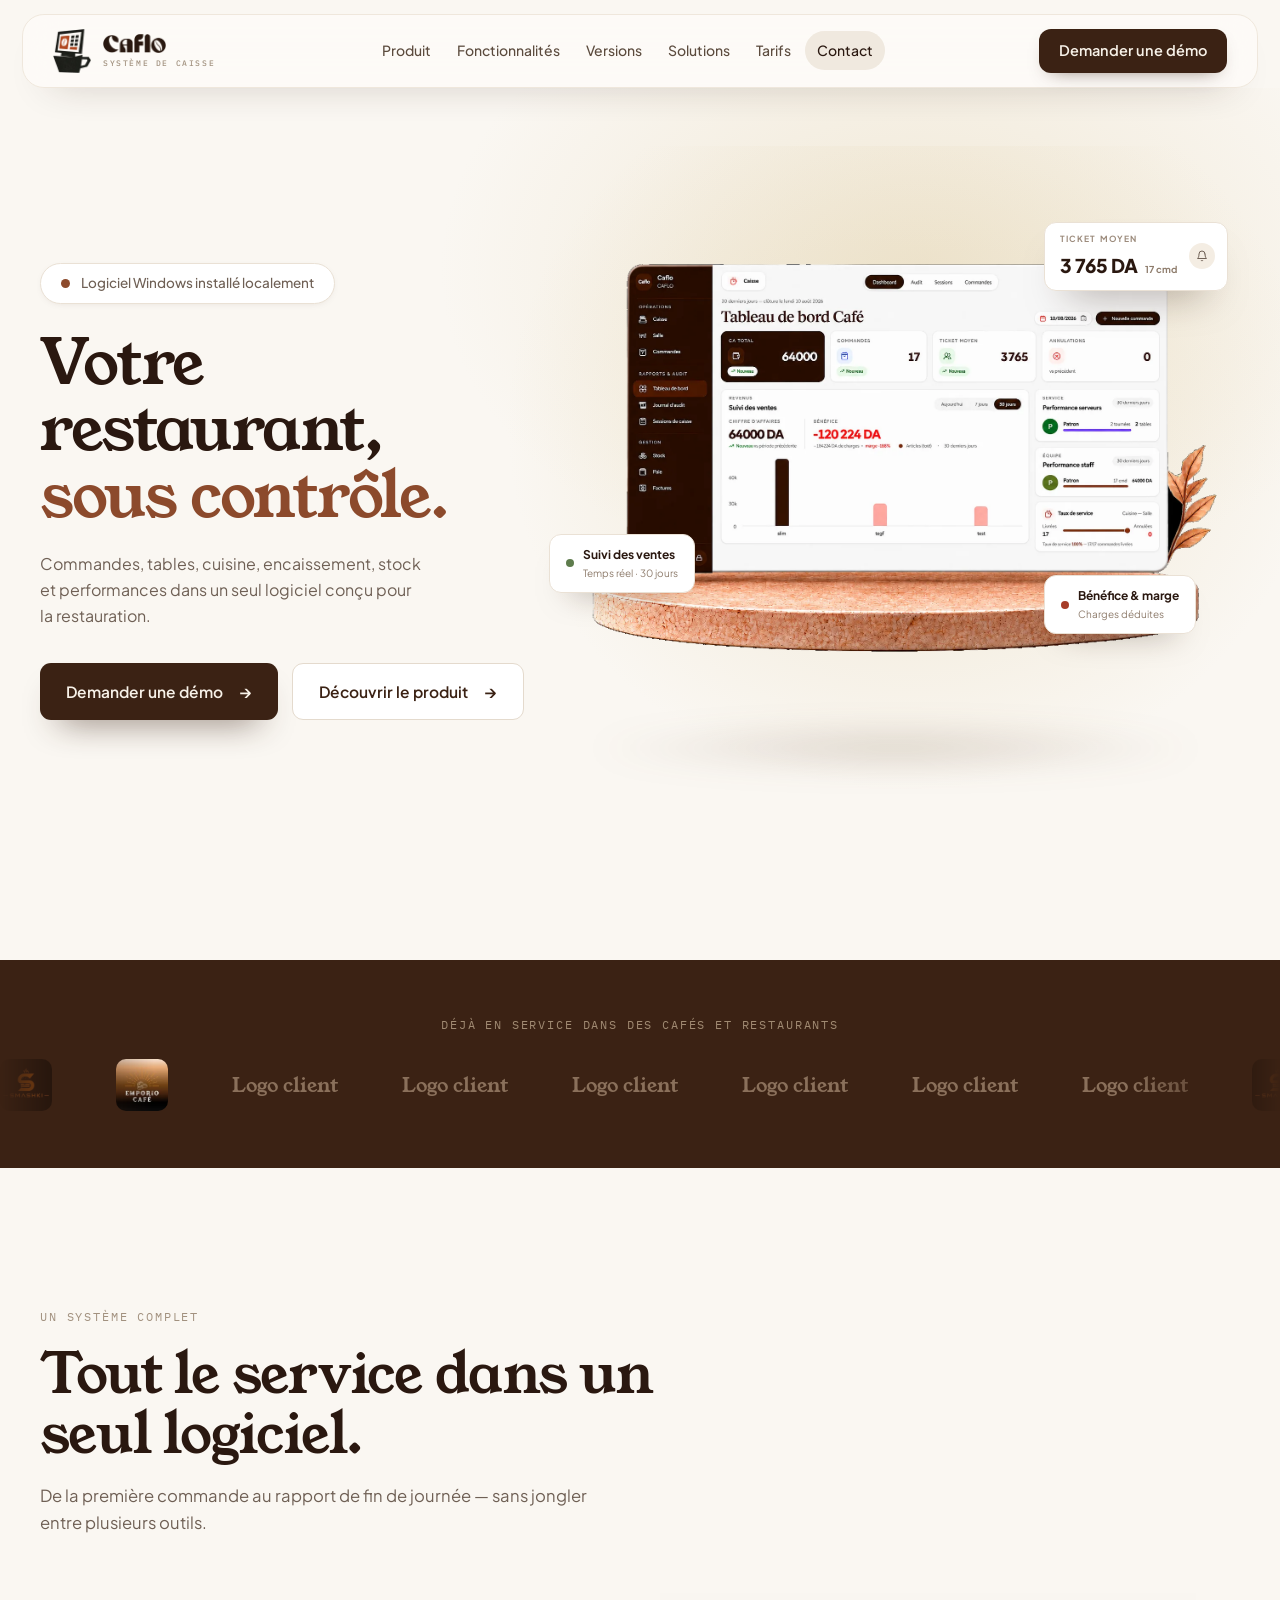
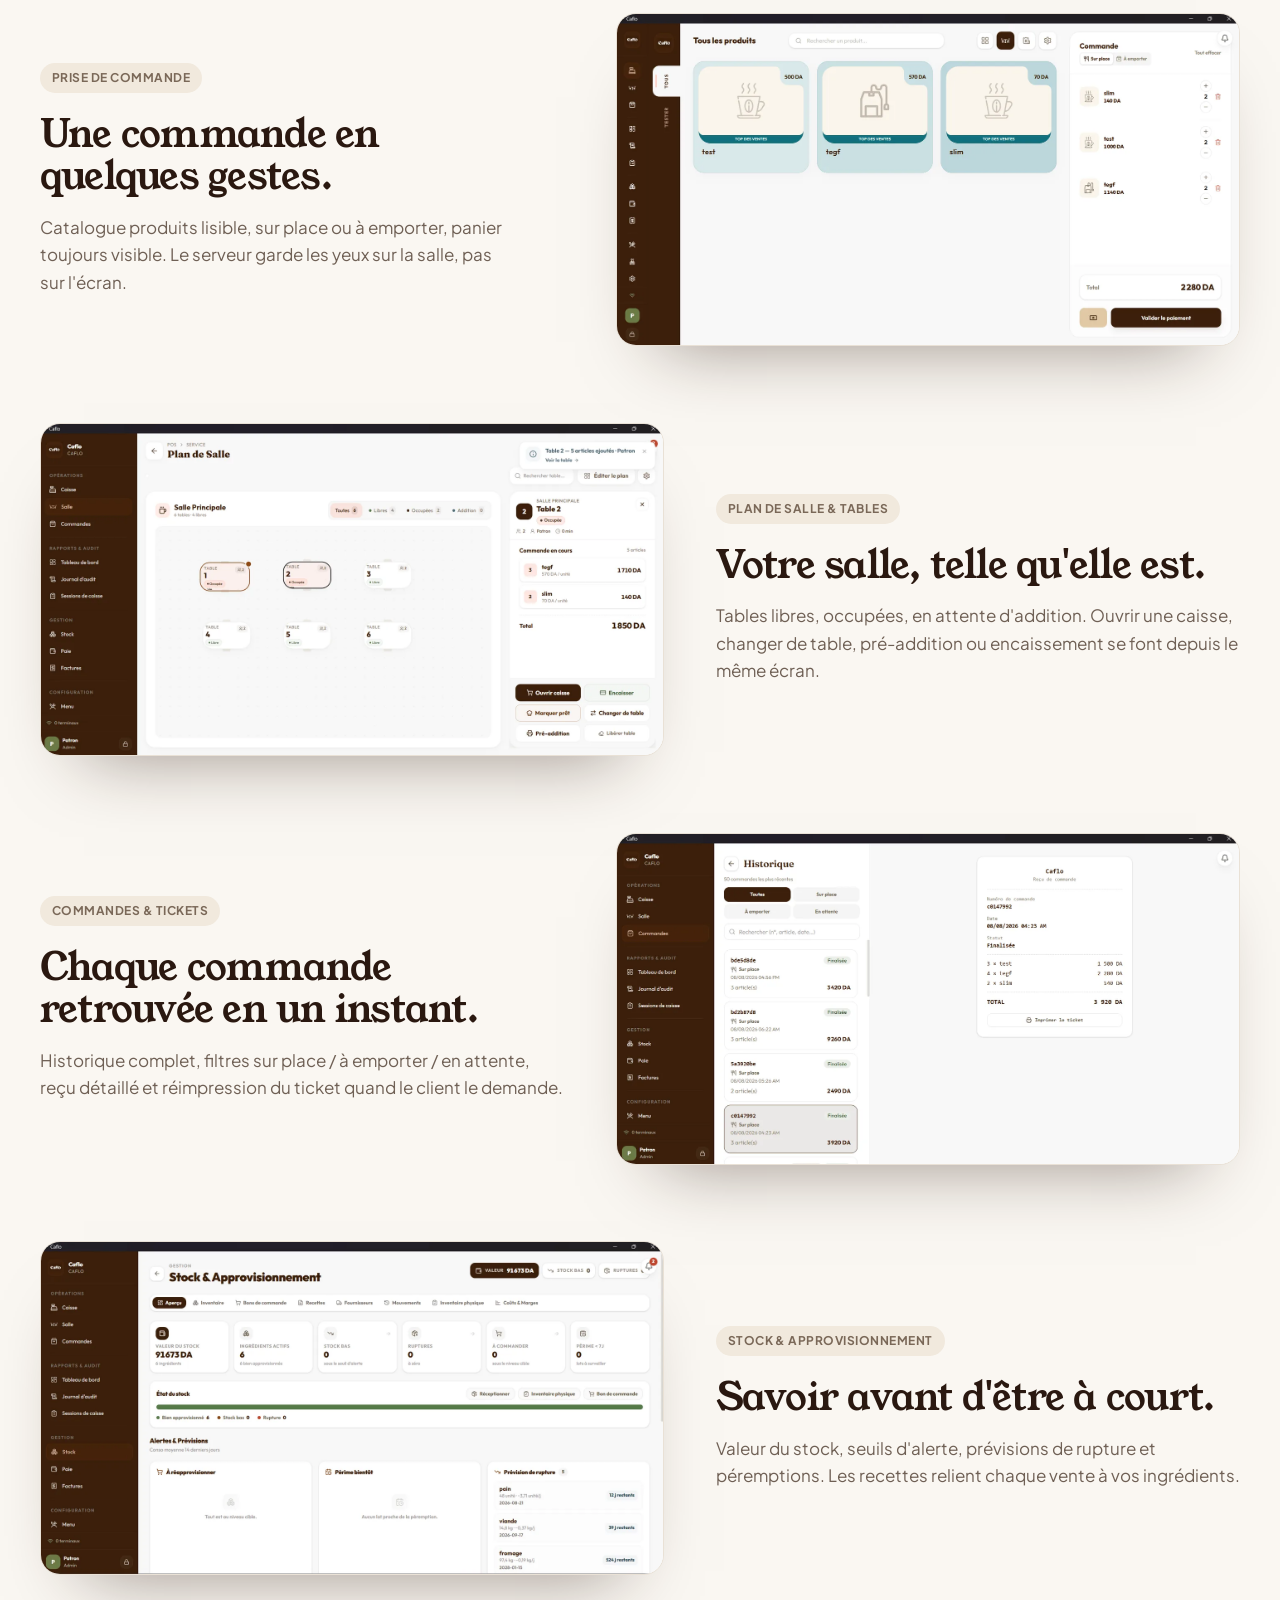
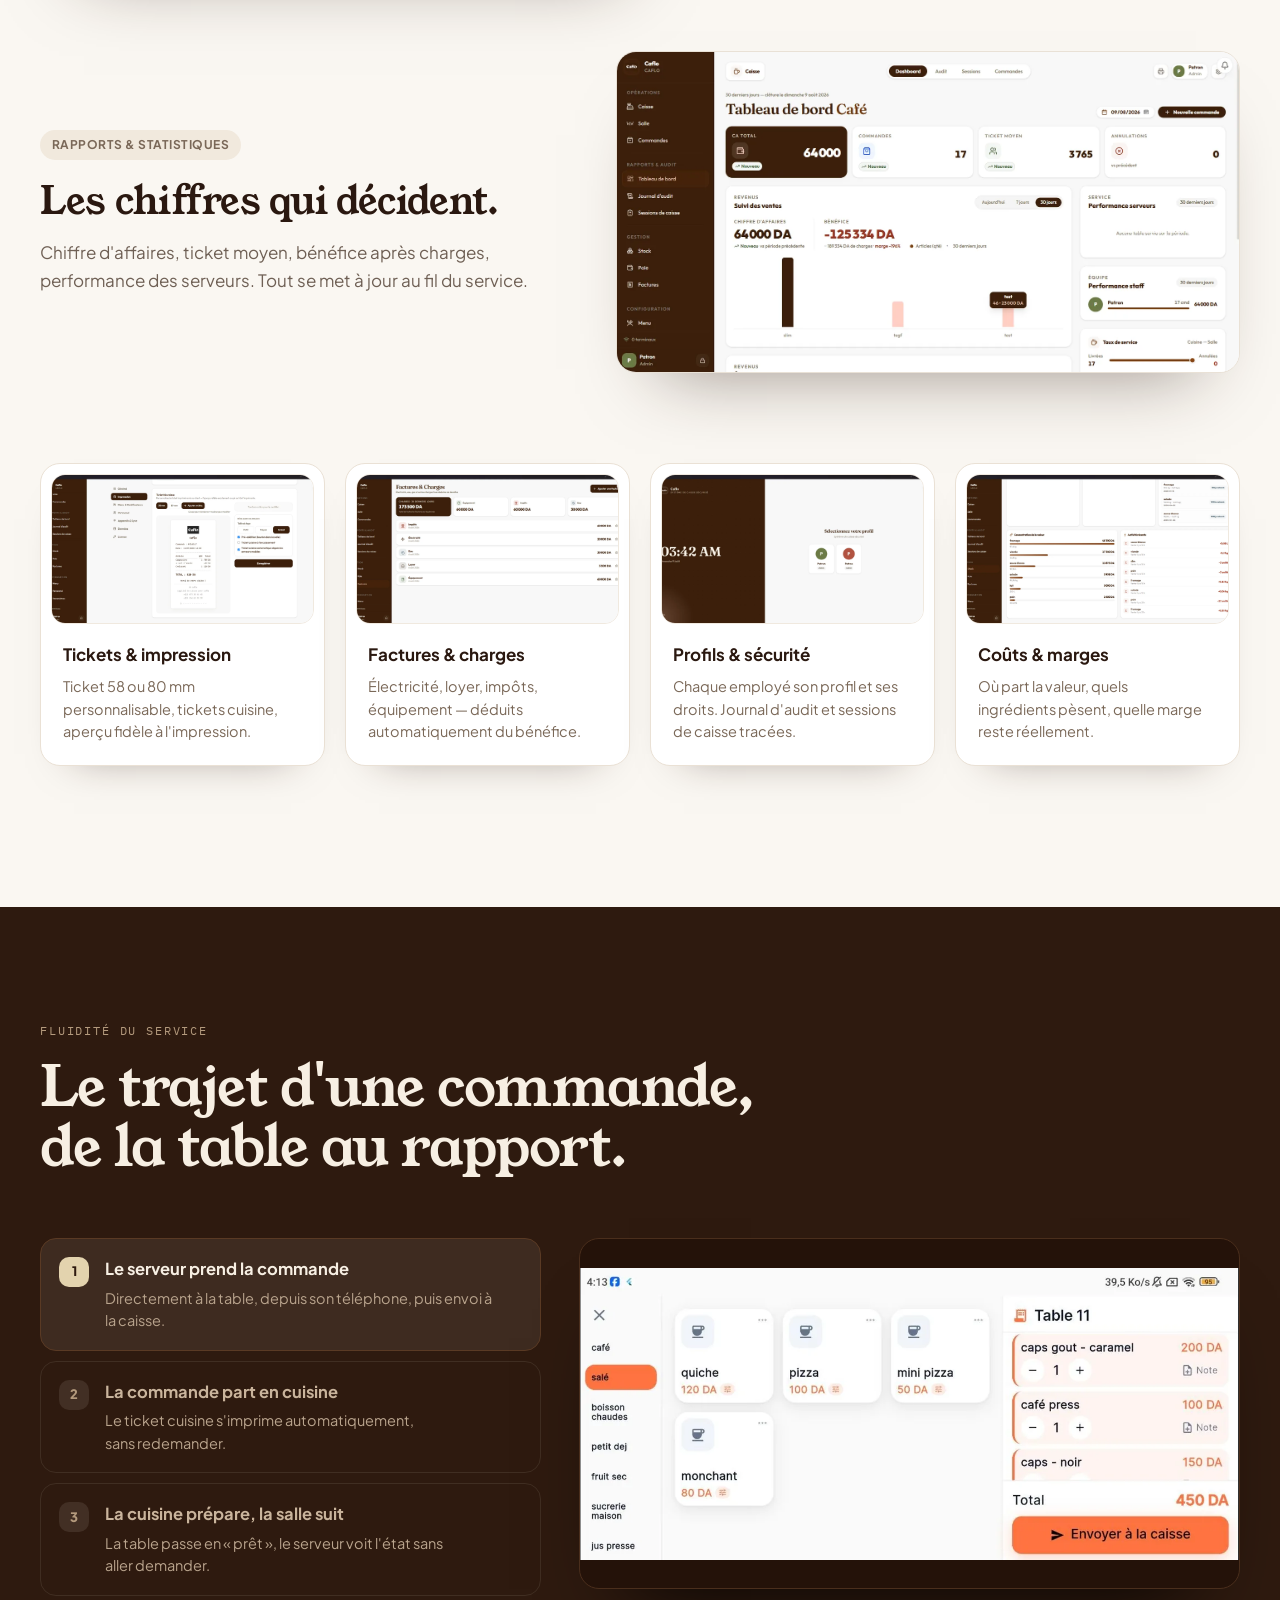
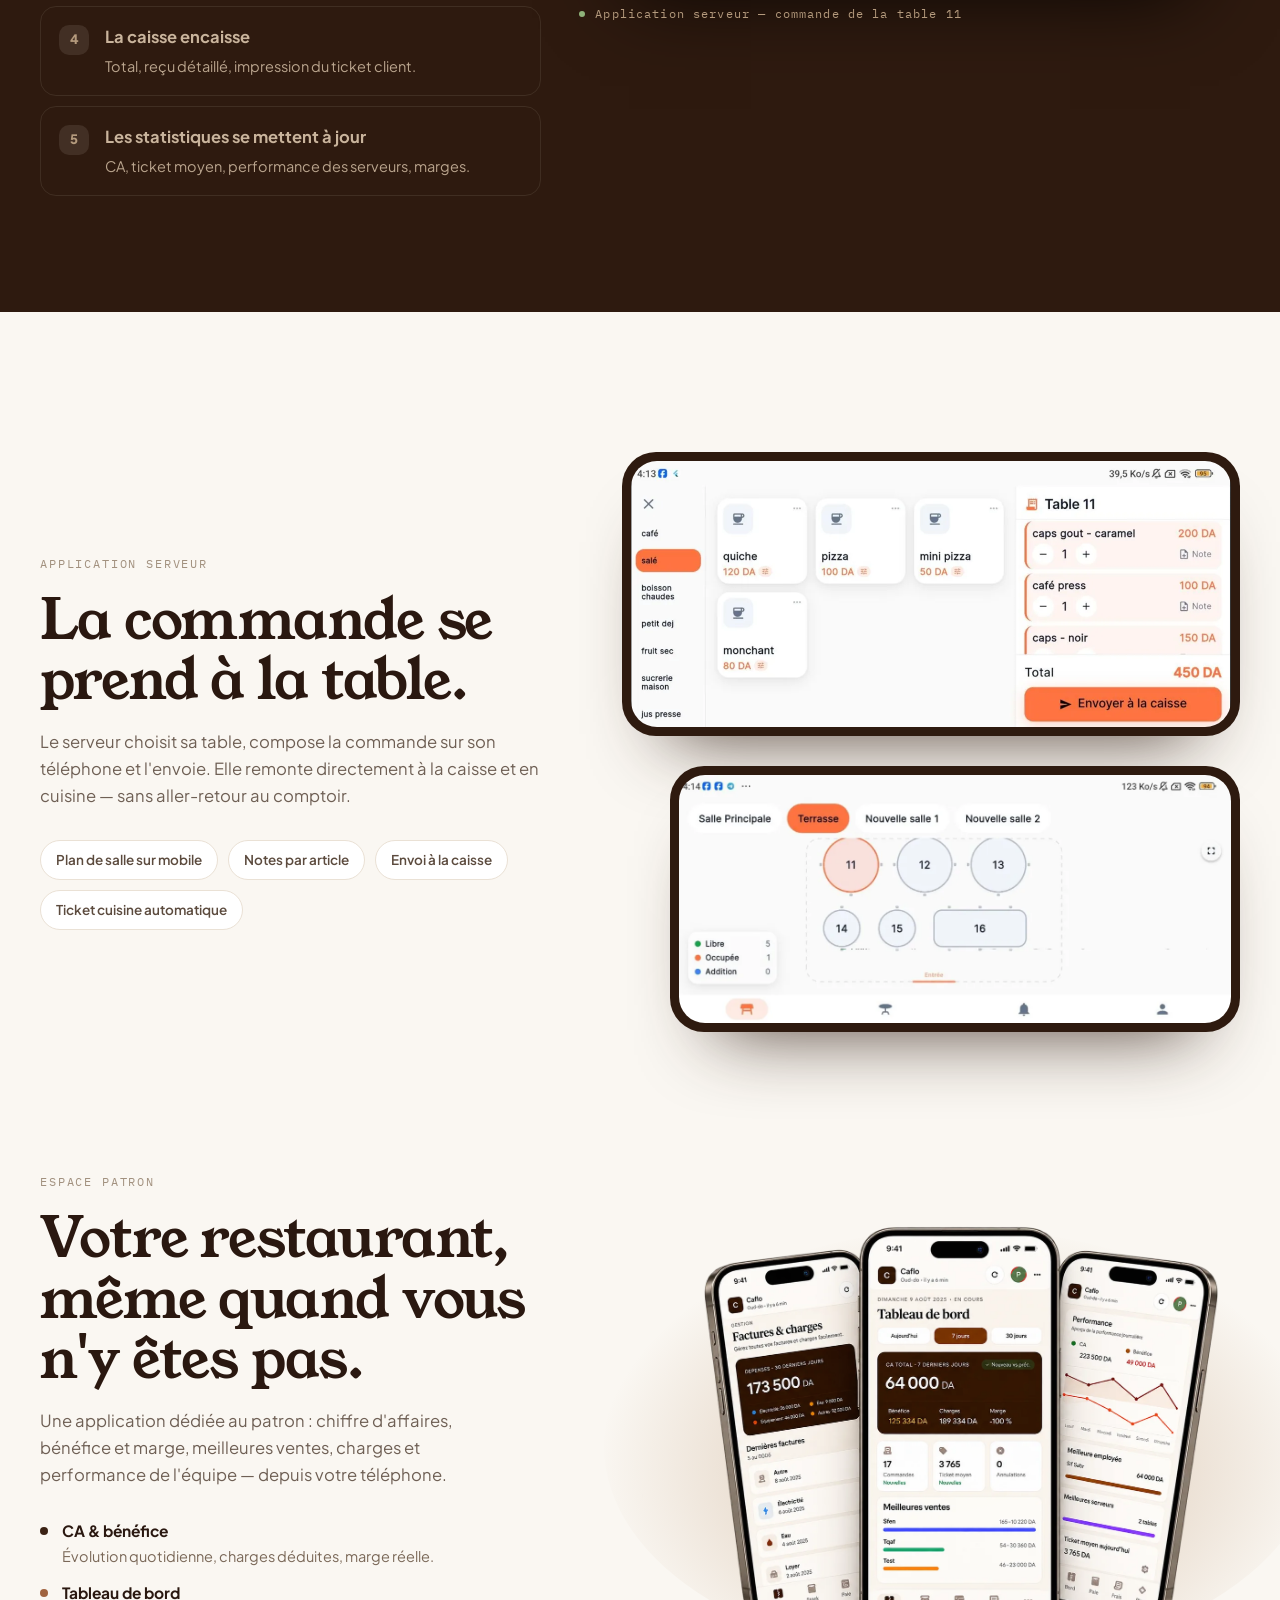
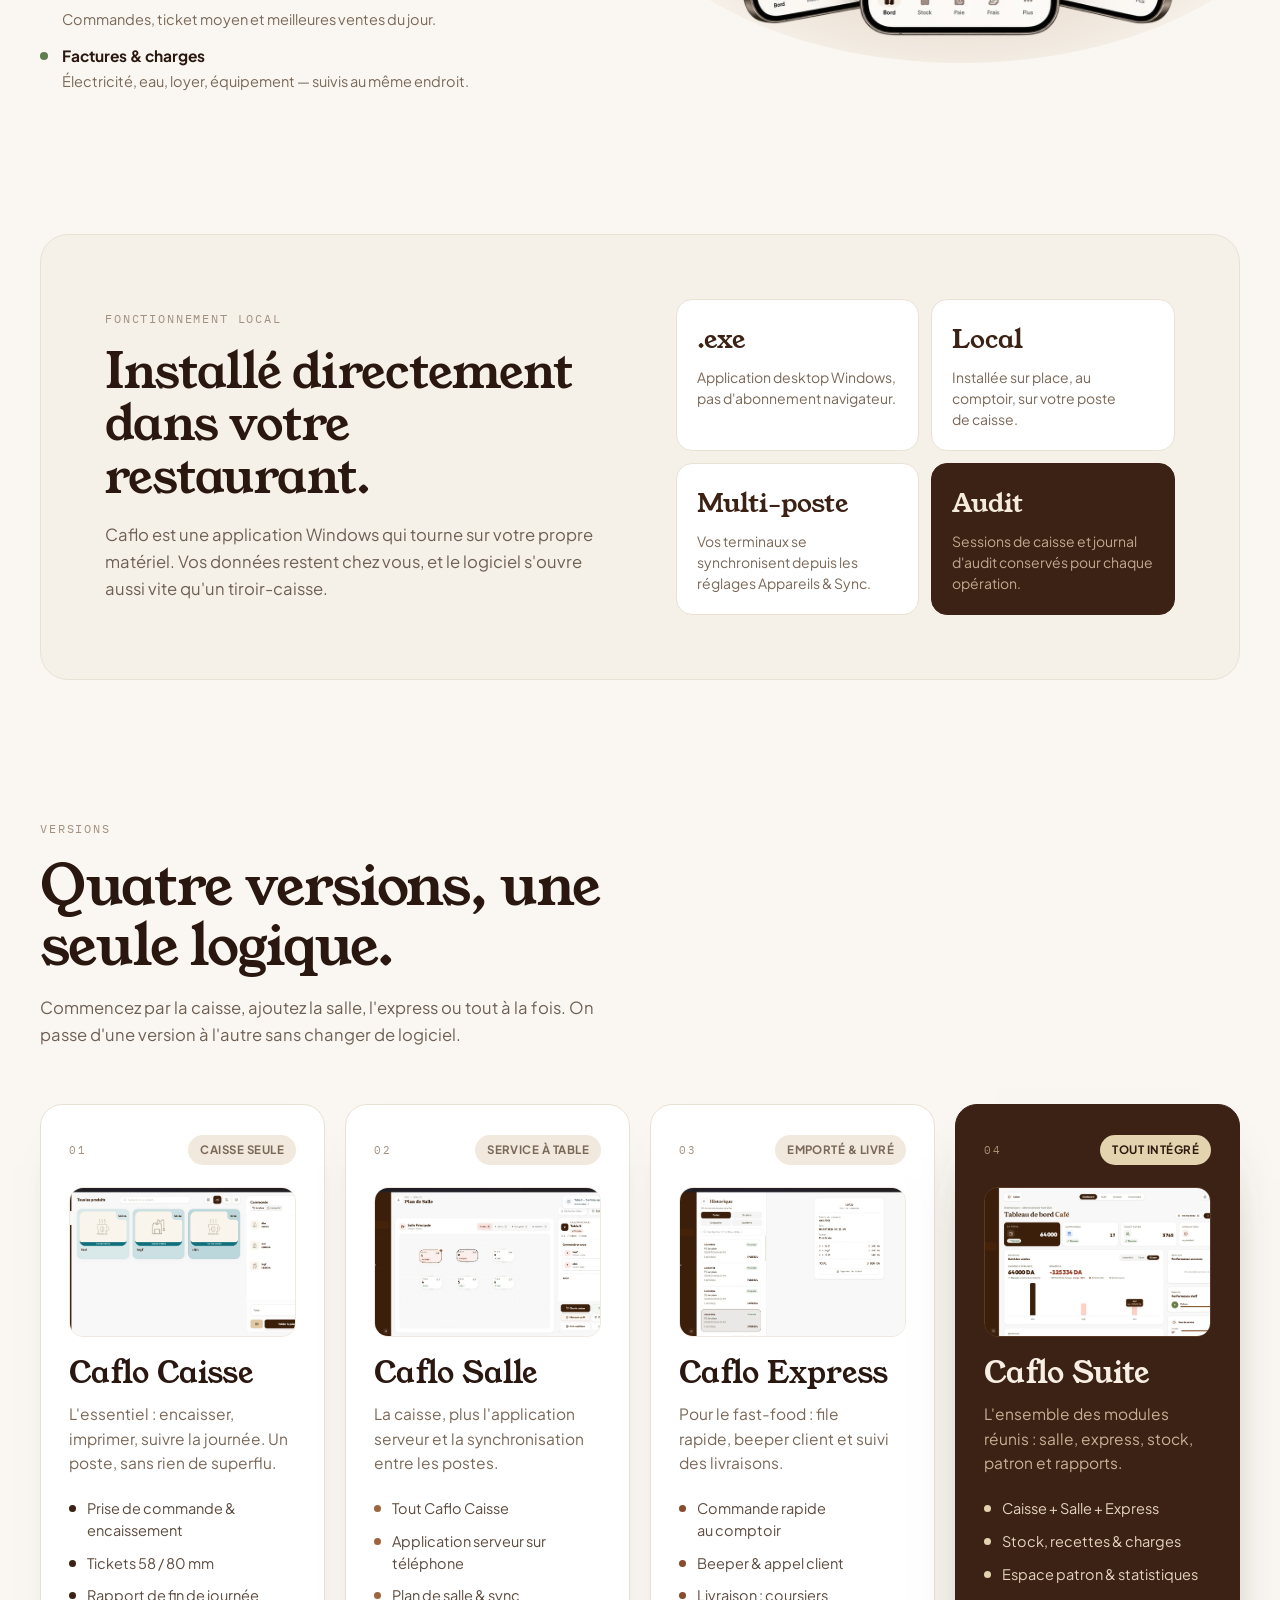
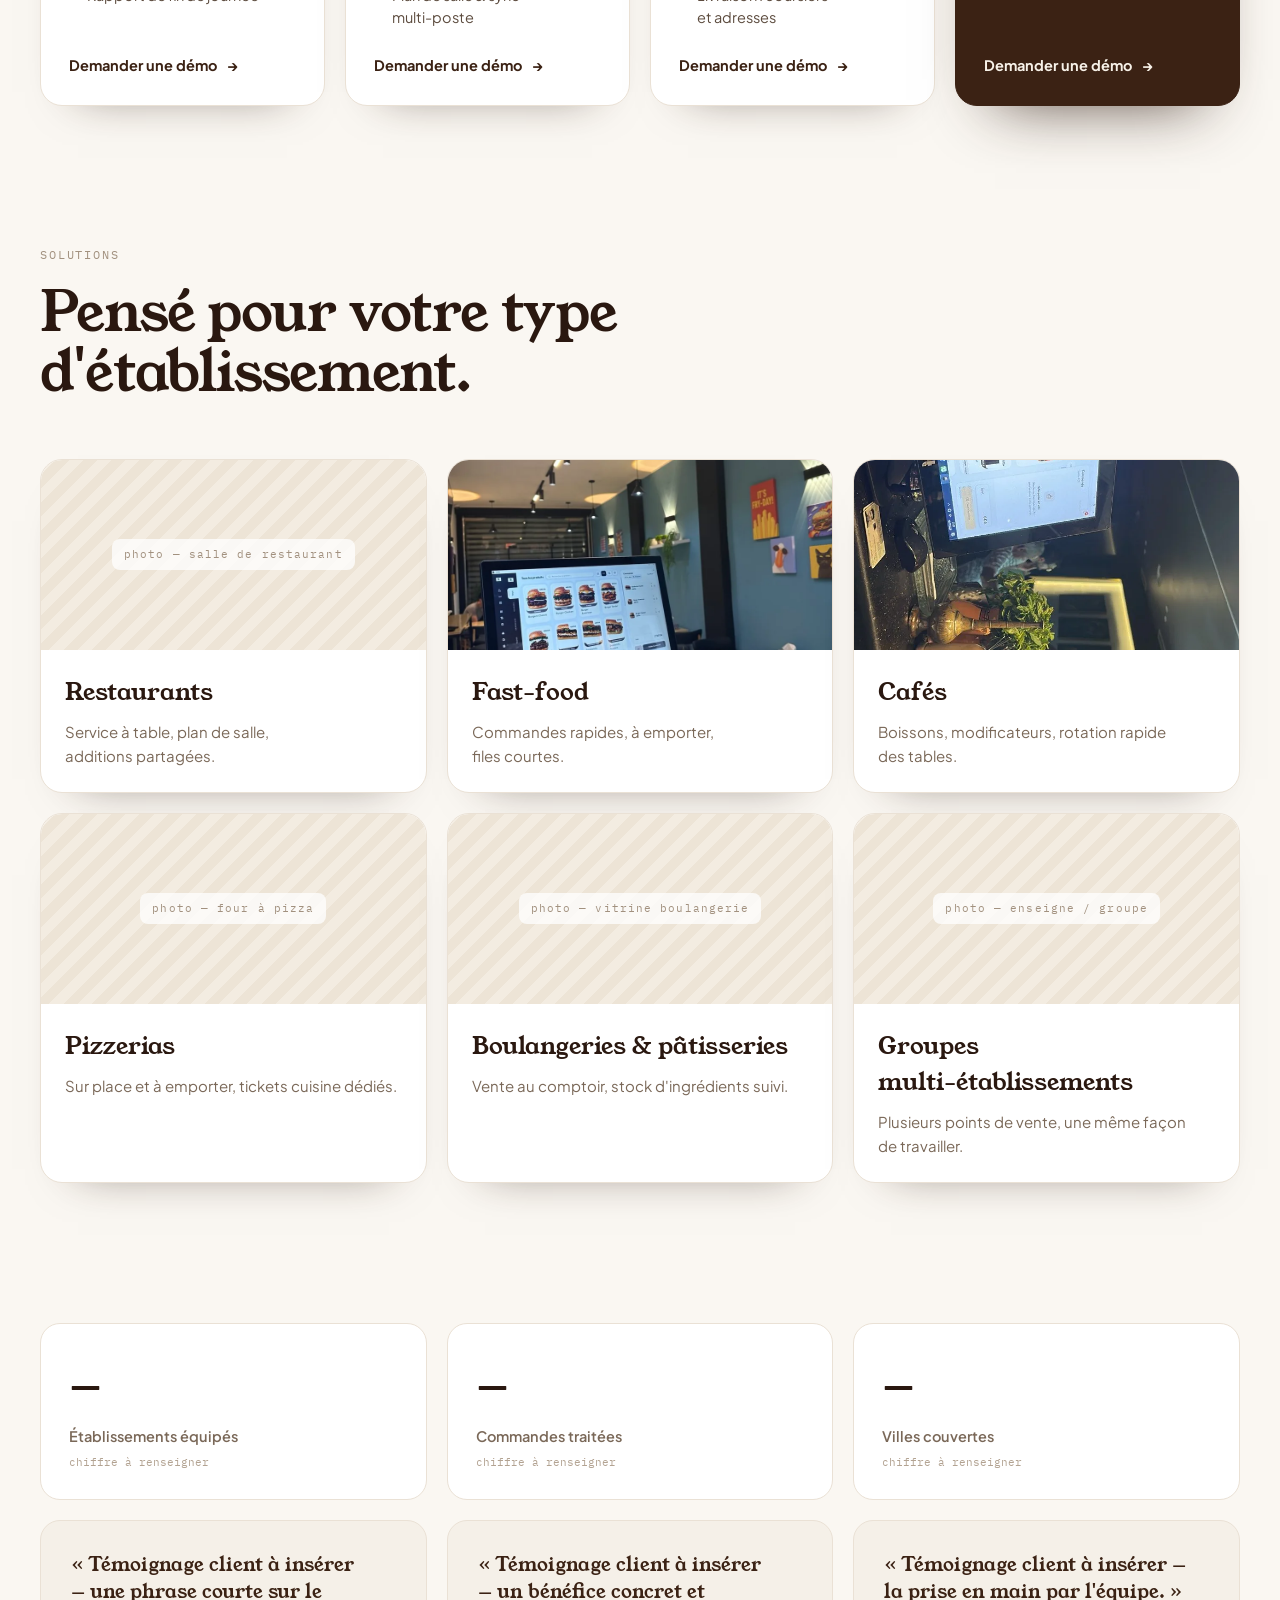
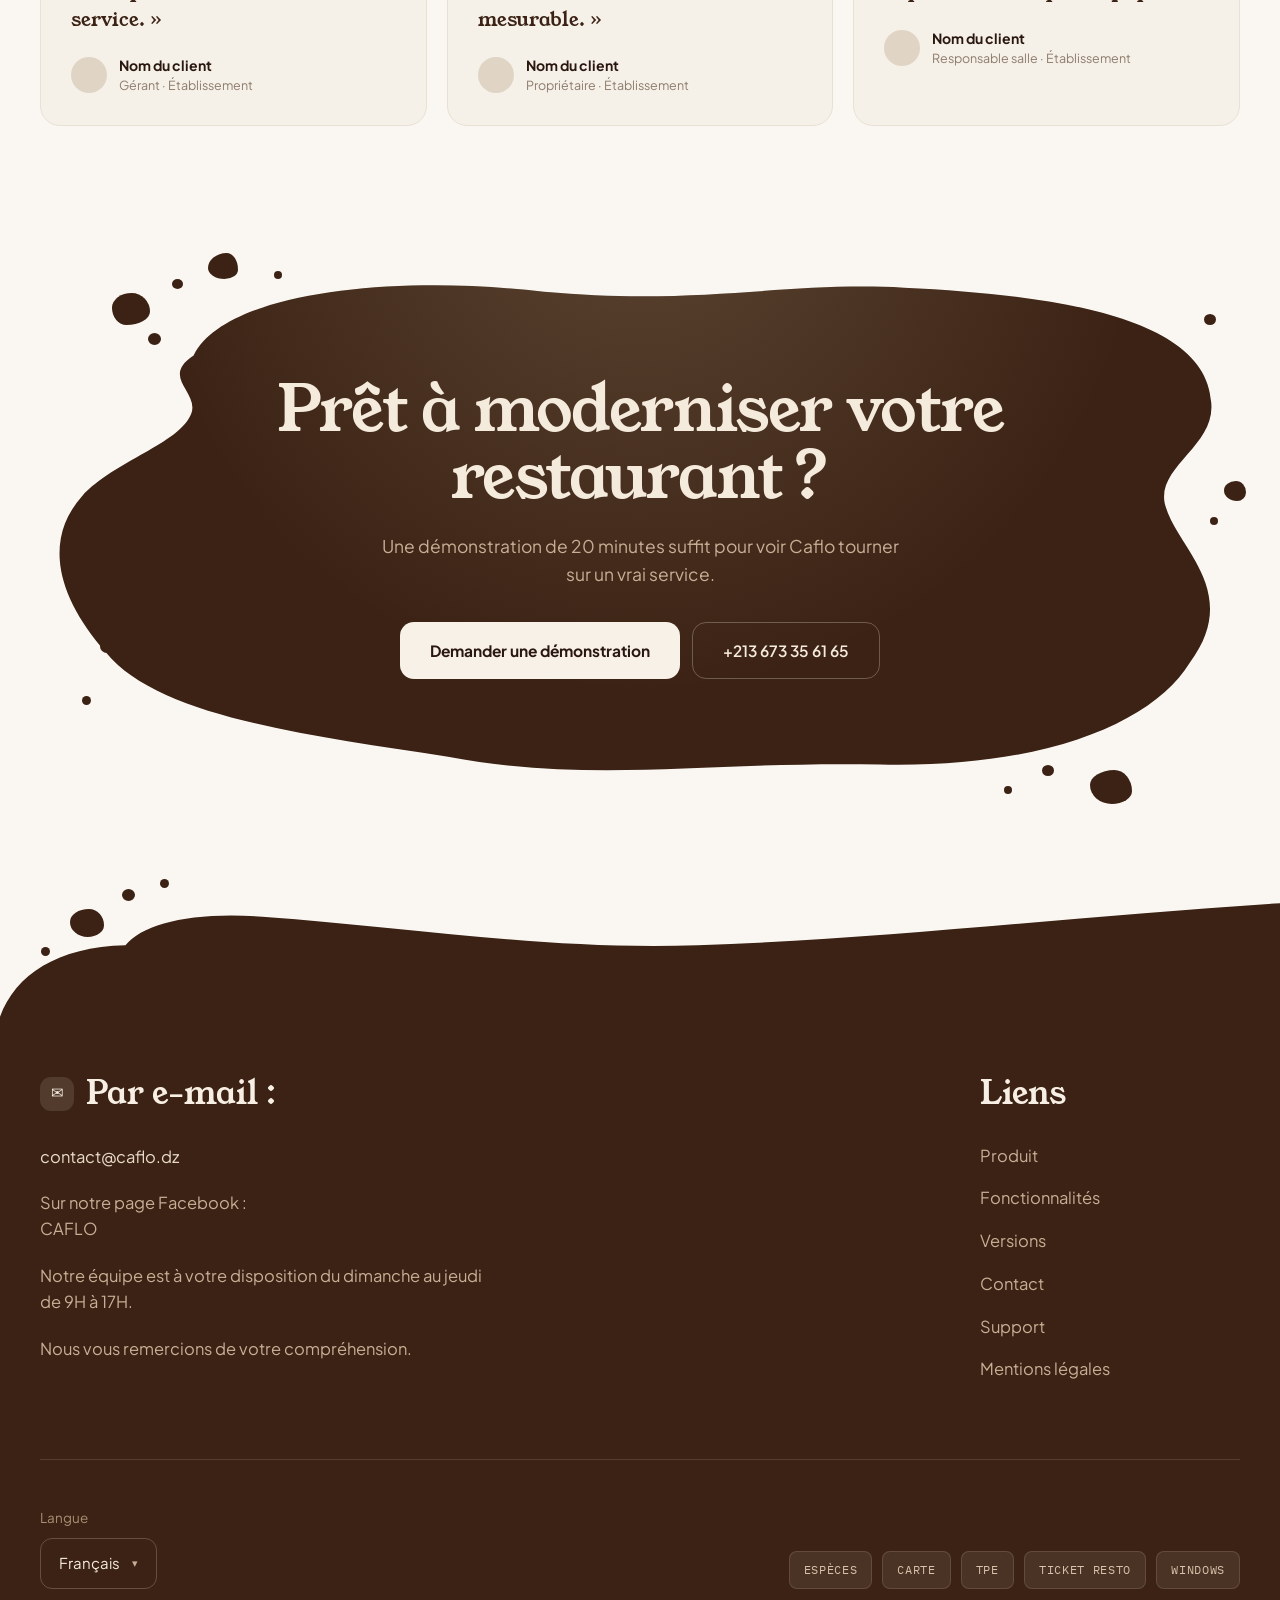
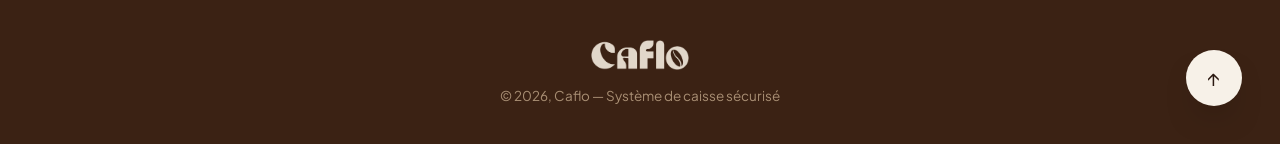
==== index.html @ 3b2df261 "Site vitrine Caflo — version statique Transcription de la maquette (Caflo Website.dc.html) en HTML/C" ====
<!DOCTYPE html>
<html lang="fr">
<head>
<meta charset="utf-8">
<meta name="viewport" content="width=device-width, initial-scale=1">
<title>Caflo — Le logiciel de caisse des cafés et restaurants</title>
<meta name="description" content="Caflo est le logiciel de caisse Windows des cafés et restaurants : commandes, plan de salle, cuisine, encaissement, stock, charges et statistiques dans un seul système installé chez vous.">
<meta name="theme-color" content="#3B2214">
<link rel="canonical" href="https://caflo.dz/">

<meta property="og:type" content="website">
<meta property="og:site_name" content="Caflo">
<meta property="og:locale" content="fr_FR">
<meta property="og:title" content="Caflo — Le logiciel de caisse des cafés et restaurants">
<meta property="og:description" content="Commandes, tables, cuisine, encaissement, stock et performances dans un seul logiciel conçu pour la restauration.">
<meta property="og:url" content="https://caflo.dz/">
<meta property="og:image" content="https://caflo.dz/img/og-image.jpg">
<meta property="og:image:width" content="1200">
<meta property="og:image:height" content="630">
<meta name="twitter:card" content="summary_large_image">
<meta name="twitter:title" content="Caflo — Le logiciel de caisse des cafés et restaurants">
<meta name="twitter:description" content="Commandes, tables, cuisine, encaissement, stock et performances dans un seul logiciel conçu pour la restauration.">
<meta name="twitter:image" content="https://caflo.dz/img/og-image.jpg">

<link rel="icon" href="img/favicon-32.png" sizes="32x32" type="image/png">
<link rel="apple-touch-icon" href="img/favicon-180.png">
<link rel="manifest" href="site.webmanifest">

<link rel="preconnect" href="https://fonts.googleapis.com">
<link rel="preconnect" href="https://fonts.gstatic.com" crossorigin>
<link href="https://fonts.googleapis.com/css2?family=Young+Serif&family=Plus+Jakarta+Sans:wght@400;500;600;700;800&family=IBM+Plex+Mono:wght@400;500&display=swap" rel="stylesheet">
<link rel="preload" as="image" href="img/hero-dashboard-podium.webp" fetchpriority="high">
<link rel="stylesheet" href="styles.css">
<noscript><style>
  [data-reveal] { opacity: 1 !important; transform: none !important; }
  .preloader { display: none !important; }
  .header__bar { flex-wrap: wrap; }
  .nav { display: flex !important; flex-wrap: wrap; justify-content: center; }
  .burger { display: none !important; }
</style></noscript>

<script type="application/ld+json">
{
  "@context": "https://schema.org",
  "@type": "SoftwareApplication",
  "name": "Caflo",
  "applicationCategory": "BusinessApplication",
  "applicationSubCategory": "Point of Sale",
  "operatingSystem": "Windows",
  "description": "Logiciel de caisse pour cafés et restaurants : prise de commande, plan de salle, tickets cuisine, encaissement, stock, charges et statistiques.",
  "inLanguage": "fr",
  "url": "https://caflo.dz/",
  "image": "https://caflo.dz/img/og-image.jpg",
  "offers": { "@type": "Offer", "availability": "https://schema.org/InStock" },
  "publisher": {
    "@type": "Organization",
    "name": "Caflo",
    "email": "contact@caflo.dz",
    "telephone": "+213673356165",
    "logo": "https://caflo.dz/img/icon-512.png"
  }
}
</script>
</head>
<body>

<a class="skip-link" href="#top">Aller au contenu</a>

<!-- ============================ PRELOADER ============================ -->
<div class="preloader" id="preloader" aria-hidden="true">
  <div class="preloader__mark">
    <img src="img/caflo-wordmark-light.webp" alt="" width="520" height="158" class="preloader__ghost">
    <div class="preloader__fill">
      <img src="img/caflo-wordmark-light.webp" alt="" width="520" height="158">
    </div>
  </div>
</div>

<div class="page">

  <!-- ============================ HEADER ============================ -->
  <header class="header">
    <div class="header__bar">
      <a class="brand" href="#top" aria-label="Caflo — accueil">
        <img class="brand__mark" src="img/caflo-mark.webp" alt="" width="160" height="184">
        <span class="brand__text">
          <img class="brand__wordmark" src="img/caflo-wordmark-dark.webp" alt="Caflo" width="520" height="158">
          <span class="brand__tagline">Système de caisse</span>
        </span>
      </a>

      <nav class="nav" id="nav" aria-label="Navigation principale">
        <a class="nav__link" href="#produit">Produit</a>
        <a class="nav__link" href="#fonctionnalites">Fonctionnalités</a>
        <a class="nav__link" href="#versions">Versions</a>
        <a class="nav__link" href="#solutions">Solutions</a>
        <a class="nav__link" href="#tarifs">Tarifs</a>
        <a class="nav__link" href="#contact">Contact</a>
      </nav>

      <div class="header__actions">
        <a class="btn btn--dark btn--sm" href="#contact">Demander une démo</a>
        <button class="burger" id="burger" type="button" aria-label="Ouvrir le menu" aria-expanded="false" aria-controls="mobile-menu">
          <span></span><span></span><span></span>
        </button>
      </div>
    </div>
  </header>

  <!-- ============================ MOBILE MENU ============================ -->
  <div class="mobile-menu" id="mobile-menu" hidden>
    <nav class="mobile-menu__nav" aria-label="Navigation mobile">
      <a href="#produit">Produit</a>
      <a href="#fonctionnalites">Fonctionnalités</a>
      <a href="#versions">Versions</a>
      <a href="#solutions">Solutions</a>
      <a href="#tarifs">Tarifs</a>
      <a href="#contact">Contact</a>
    </nav>
    <div class="mobile-menu__foot">
      <a class="btn btn--dark" href="#contact">Demander une démo</a>
      <a class="mobile-menu__tel" href="tel:+213673356165">+213 673 35 61 65</a>
    </div>
  </div>

  <main>

  <!-- ============================ HERO ============================ -->
  <section class="hero" id="top">
    <div class="hero__glow" aria-hidden="true"></div>
    <div class="hero__inner">

      <div class="hero__copy">
        <p class="pill" data-reveal>
          <span class="pill__dot" aria-hidden="true"></span>
          Logiciel Windows installé localement
        </p>
        <h1 class="hero__title" data-reveal>
          Votre restaurant,<br><span class="accent">sous contrôle.</span>
        </h1>
        <p class="hero__lede" data-reveal>
          Commandes, tables, cuisine, encaissement, stock et performances dans un seul logiciel conçu pour la restauration.
        </p>
        <div class="hero__cta" data-reveal>
          <a class="btn btn--dark" href="#contact">Demander une démo <span class="btn__arrow" aria-hidden="true">→</span></a>
          <a class="btn btn--light" href="#produit">Découvrir le produit <span class="btn__arrow" aria-hidden="true">→</span></a>
        </div>
      </div>

      <div class="hero__visual">
        <div class="hero__visual-glow" aria-hidden="true"></div>
        <div class="hero__stage">
          <div class="hero__shadow" aria-hidden="true"></div>
          <img class="hero__shot" src="img/hero-dashboard-podium.webp" alt="Caflo — tableau de bord du logiciel de caisse présenté sur un podium" width="1536" height="1024" fetchpriority="high" decoding="async">

          <div class="floaters" aria-hidden="true">
            <div class="floater floater--a">
              <div>
                <div class="floater__label">Ticket moyen</div>
                <div class="floater__value">
                  <span class="floater__amount">3 765 DA</span>
                  <span class="floater__meta">17 cmd</span>
                </div>
              </div>
              <span class="floater__icon">
                <svg width="12" height="12" viewBox="0 0 24 24" fill="none" stroke="currentColor" stroke-width="2" stroke-linecap="round" stroke-linejoin="round"><path d="M18 8a6 6 0 1 0-12 0c0 7-3 9-3 9h18s-3-2-3-9"></path><path d="M13.7 21a2 2 0 0 1-3.4 0"></path></svg>
              </span>
            </div>

            <div class="floater floater--b">
              <span class="floater__dot floater__dot--green"></span>
              <div>
                <div class="floater__title">Suivi des ventes</div>
                <div class="floater__sub">Temps réel · 30 jours</div>
              </div>
            </div>

            <div class="floater floater--c">
              <span class="floater__dot floater__dot--red"></span>
              <div>
                <div class="floater__title">Bénéfice &amp; marge</div>
                <div class="floater__sub">Charges déduites</div>
              </div>
            </div>
          </div>
        </div>
      </div>

    </div>
  </section>

  <!-- ============================ PROOF STRIP ============================ -->
  <section class="proof" aria-label="Ils utilisent Caflo">
    <p class="proof__kicker">Déjà en service dans des cafés et restaurants</p>
    <div class="marquee">
      <div class="marquee__track">
        <div class="marquee__group">
          <img src="img/client-smashki.webp" alt="Smashki" width="260" height="260" loading="lazy">
          <img src="img/client-emporio.webp" alt="Emporio Café" width="225" height="225" loading="lazy">
          <span class="marquee__slot">Logo client</span>
          <span class="marquee__slot">Logo client</span>
          <span class="marquee__slot">Logo client</span>
          <span class="marquee__slot">Logo client</span>
          <span class="marquee__slot">Logo client</span>
          <span class="marquee__slot">Logo client</span>
        </div>
        <div class="marquee__group" aria-hidden="true">
          <img src="img/client-smashki.webp" alt="" width="260" height="260" loading="lazy">
          <img src="img/client-emporio.webp" alt="" width="225" height="225" loading="lazy">
          <span class="marquee__slot">Logo client</span>
          <span class="marquee__slot">Logo client</span>
          <span class="marquee__slot">Logo client</span>
          <span class="marquee__slot">Logo client</span>
          <span class="marquee__slot">Logo client</span>
          <span class="marquee__slot">Logo client</span>
        </div>
      </div>
    </div>
  </section>

  <!-- ============================ PRODUIT ============================ -->
  <section class="section" id="produit">
    <div class="wrap">
      <header class="section__head" data-reveal>
        <p class="kicker">Un système complet</p>
        <h2 class="h2">Tout le service dans un seul logiciel.</h2>
        <p class="lede">De la première commande au rapport de fin de journée — sans jongler entre plusieurs outils.</p>
      </header>

      <div class="split" data-reveal>
        <div class="split__copy">
          <p class="tag">Prise de commande</p>
          <h3 class="h3">Une commande en quelques gestes.</h3>
          <p class="body">Catalogue produits lisible, sur place ou à emporter, panier toujours visible. Le serveur garde les yeux sur la salle, pas sur l'écran.</p>
        </div>
        <figure class="shot">
          <img src="img/screen-commande.webp" alt="Écran de prise de commande de Caflo avec le catalogue produits et le panier" width="1500" height="797" loading="lazy" decoding="async">
        </figure>
      </div>

      <div class="split split--reverse" data-reveal>
        <figure class="shot">
          <img src="img/screen-plan-salle.webp" alt="Plan de salle Caflo avec l'état des tables" width="1500" height="798" loading="lazy" decoding="async">
        </figure>
        <div class="split__copy">
          <p class="tag">Plan de salle &amp; tables</p>
          <h3 class="h3">Votre salle, telle qu'elle est.</h3>
          <p class="body">Tables libres, occupées, en attente d'addition. Ouvrir une caisse, changer de table, pré-addition ou encaissement se font depuis le même écran.</p>
        </div>
      </div>

      <div class="split" data-reveal>
        <div class="split__copy">
          <p class="tag">Commandes &amp; tickets</p>
          <h3 class="h3">Chaque commande retrouvée en un instant.</h3>
          <p class="body">Historique complet, filtres sur place / à emporter / en attente, reçu détaillé et réimpression du ticket quand le client le demande.</p>
        </div>
        <figure class="shot">
          <img src="img/screen-commandes.webp" alt="Historique des commandes dans Caflo avec le détail d'un reçu" width="1500" height="795" loading="lazy" decoding="async">
        </figure>
      </div>

      <div class="split split--reverse" data-reveal>
        <figure class="shot">
          <img src="img/screen-stock.webp" alt="Module stock et approvisionnement de Caflo" width="1500" height="798" loading="lazy" decoding="async">
        </figure>
        <div class="split__copy">
          <p class="tag">Stock &amp; approvisionnement</p>
          <h3 class="h3">Savoir avant d'être à court.</h3>
          <p class="body">Valeur du stock, seuils d'alerte, prévisions de rupture et péremptions. Les recettes relient chaque vente à vos ingrédients.</p>
        </div>
      </div>

      <div class="split" data-reveal>
        <div class="split__copy">
          <p class="tag">Rapports &amp; statistiques</p>
          <h3 class="h3">Les chiffres qui décident.</h3>
          <p class="body">Chiffre d'affaires, ticket moyen, bénéfice après charges, performance des serveurs. Tout se met à jour au fil du service.</p>
        </div>
        <figure class="shot">
          <img src="img/screen-dashboard.webp" alt="Tableau de bord Caflo : chiffre d'affaires, bénéfice et performance de l'équipe" width="1500" height="771" loading="lazy" decoding="async">
        </figure>
      </div>

      <!-- Feature cards -->
      <div class="cards" id="fonctionnalites" data-reveal>
        <article class="card">
          <div class="card__media">
            <img src="img/screen-tickets.webp" alt="Personnalisation du ticket de caisse dans Caflo" width="1500" height="797" loading="lazy" decoding="async">
          </div>
          <div class="card__body">
            <h3 class="card__title">Tickets &amp; impression</h3>
            <p class="card__text">Ticket 58 ou 80 mm personnalisable, tickets cuisine, aperçu fidèle à l'impression.</p>
          </div>
        </article>
        <article class="card">
          <div class="card__media">
            <img src="img/screen-factures.webp" alt="Suivi des factures et charges dans Caflo" width="1500" height="796" loading="lazy" decoding="async">
          </div>
          <div class="card__body">
            <h3 class="card__title">Factures &amp; charges</h3>
            <p class="card__text">Électricité, loyer, impôts, équipement — déduits automatiquement du bénéfice.</p>
          </div>
        </article>
        <article class="card">
          <div class="card__media">
            <img class="card__img--center" src="img/screen-profils.webp" alt="Sélection de profil et sécurité dans Caflo" width="1500" height="797" loading="lazy" decoding="async">
          </div>
          <div class="card__body">
            <h3 class="card__title">Profils &amp; sécurité</h3>
            <p class="card__text">Chaque employé son profil et ses droits. Journal d'audit et sessions de caisse tracées.</p>
          </div>
        </article>
        <article class="card">
          <div class="card__media">
            <img src="img/screen-valeur-stock.webp" alt="Analyse de la valeur du stock et des marges dans Caflo" width="1500" height="797" loading="lazy" decoding="async">
          </div>
          <div class="card__body">
            <h3 class="card__title">Coûts &amp; marges</h3>
            <p class="card__text">Où part la valeur, quels ingrédients pèsent, quelle marge reste réellement.</p>
          </div>
        </article>
      </div>
    </div>
  </section>

  <!-- ============================ JOURNEY ============================ -->
  <section class="journey" id="parcours">
    <div class="wrap">
      <header class="section__head" data-reveal>
        <p class="kicker kicker--light">Fluidité du service</p>
        <h2 class="h2 h2--light">Le trajet d'une commande, de la table au rapport.</h2>
      </header>

      <div class="journey__grid" data-reveal>
        <div class="journey__steps" id="journey-steps" role="tablist" aria-label="Étapes du parcours d'une commande">
          <button class="step is-active" type="button" role="tab" id="step-tab-0" aria-selected="true" aria-controls="journey-panel" data-shot="img/app-serveur-commande.webp" data-caption="Application serveur — commande de la table 11" data-alt="Application serveur Caflo — prise de commande à la table 11">
            <span class="step__n">1</span>
            <span class="step__body">
              <span class="step__title">Le serveur prend la commande</span>
              <span class="step__desc">Directement à la table, depuis son téléphone, puis envoi à la caisse.</span>
            </span>
          </button>
          <button class="step" type="button" role="tab" id="step-tab-1" aria-selected="false" tabindex="-1" aria-controls="journey-panel" data-shot="img/screen-tickets.webp" data-caption="Réglages Impression — ticket cuisine" data-alt="Réglages d'impression du ticket cuisine dans Caflo">
            <span class="step__n">2</span>
            <span class="step__body">
              <span class="step__title">La commande part en cuisine</span>
              <span class="step__desc">Le ticket cuisine s'imprime automatiquement, sans redemander.</span>
            </span>
          </button>
          <button class="step" type="button" role="tab" id="step-tab-2" aria-selected="false" tabindex="-1" aria-controls="journey-panel" data-shot="img/screen-plan-salle.webp" data-caption="Plan de Salle — état des tables" data-alt="Plan de salle Caflo montrant l'état des tables">
            <span class="step__n">3</span>
            <span class="step__body">
              <span class="step__title">La cuisine prépare, la salle suit</span>
              <span class="step__desc">La table passe en « prêt », le serveur voit l'état sans aller demander.</span>
            </span>
          </button>
          <button class="step" type="button" role="tab" id="step-tab-3" aria-selected="false" tabindex="-1" aria-controls="journey-panel" data-shot="img/screen-commandes.webp" data-caption="Commandes — reçu de commande" data-alt="Reçu détaillé d'une commande dans Caflo">
            <span class="step__n">4</span>
            <span class="step__body">
              <span class="step__title">La caisse encaisse</span>
              <span class="step__desc">Total, reçu détaillé, impression du ticket client.</span>
            </span>
          </button>
          <button class="step" type="button" role="tab" id="step-tab-4" aria-selected="false" tabindex="-1" aria-controls="journey-panel" data-shot="img/screen-dashboard.webp" data-caption="Tableau de bord — mis à jour en direct" data-alt="Tableau de bord Caflo mis à jour en direct">
            <span class="step__n">5</span>
            <span class="step__body">
              <span class="step__title">Les statistiques se mettent à jour</span>
              <span class="step__desc">CA, ticket moyen, performance des serveurs, marges.</span>
            </span>
          </button>
        </div>

        <div class="journey__viewer" id="journey-panel" role="tabpanel" aria-live="polite" aria-labelledby="step-tab-0">
          <figure class="journey__frame">
            <img id="journey-shot" src="img/app-serveur-commande.webp" alt="Application serveur Caflo — prise de commande à la table 11" width="1200" height="532" loading="lazy" decoding="async">
          </figure>
          <p class="journey__caption"><span class="journey__dot" aria-hidden="true"></span><span id="journey-caption">Application serveur — commande de la table 11</span></p>
        </div>
      </div>
    </div>
  </section>

  <!-- ============================ APP SERVEUR ============================ -->
  <section class="section">
    <div class="wrap split split--center">
      <div class="split__copy" data-reveal>
        <p class="kicker">Application serveur</p>
        <h2 class="h2">La commande se prend à la table.</h2>
        <p class="lede">Le serveur choisit sa table, compose la commande sur son téléphone et l'envoie. Elle remonte directement à la caisse et en cuisine — sans aller-retour au comptoir.</p>
        <ul class="chips">
          <li>Plan de salle sur mobile</li>
          <li>Notes par article</li>
          <li>Envoi à la caisse</li>
          <li>Ticket cuisine automatique</li>
        </ul>
      </div>
      <div class="phones" data-reveal>
        <div class="phone">
          <div class="phone__screen">
            <img src="img/app-serveur-commande.webp" alt="Application serveur Caflo — prise de commande à la table" width="1200" height="532" loading="lazy" decoding="async">
          </div>
        </div>
        <div class="phone phone--offset">
          <div class="phone__screen">
            <img src="img/app-serveur-salle.webp" alt="Application serveur Caflo — plan de salle et sélection de table" width="1200" height="539" loading="lazy" decoding="async">
          </div>
        </div>
      </div>
    </div>
  </section>

  <!-- ============================ ESPACE PATRON ============================ -->
  <section class="section section--bleed">
    <div class="patron">
      <div class="patron__copy" data-reveal>
        <p class="kicker">Espace patron</p>
        <h2 class="h2">Votre restaurant, même quand vous n'y êtes pas.</h2>
        <p class="lede">Une application dédiée au patron : chiffre d'affaires, bénéfice et marge, meilleures ventes, charges et performance de l'équipe — depuis votre téléphone.</p>
        <ul class="bullets">
          <li>
            <span class="bullets__dot bullets__dot--dark" aria-hidden="true"></span>
            <span><strong>CA &amp; bénéfice</strong><span>Évolution quotidienne, charges déduites, marge réelle.</span></span>
          </li>
          <li>
            <span class="bullets__dot bullets__dot--copper" aria-hidden="true"></span>
            <span><strong>Tableau de bord</strong><span>Commandes, ticket moyen et meilleures ventes du jour.</span></span>
          </li>
          <li>
            <span class="bullets__dot bullets__dot--green" aria-hidden="true"></span>
            <span><strong>Factures &amp; charges</strong><span>Électricité, eau, loyer, équipement — suivis au même endroit.</span></span>
          </li>
        </ul>
      </div>
      <div class="patron__visual" data-reveal>
        <div class="patron__glow" aria-hidden="true"></div>
        <img src="img/patron-phones.webp" alt="Application patron Caflo — tableau de bord, factures et performance de l'équipe sur téléphone" width="1400" height="933" loading="lazy" decoding="async">
      </div>
    </div>
  </section>

  <!-- ============================ LOCAL ============================ -->
  <section class="section">
    <div class="wrap">
      <div class="local" data-reveal>
        <div class="local__copy">
          <p class="kicker">Fonctionnement local</p>
          <h2 class="h2 h2--sm">Installé directement dans votre restaurant.</h2>
          <p class="lede">Caflo est une application Windows qui tourne sur votre propre matériel. Vos données restent chez vous, et le logiciel s'ouvre aussi vite qu'un tiroir-caisse.</p>
        </div>
        <div class="local__grid">
          <div class="fact">
            <p class="fact__key">.exe</p>
            <p class="fact__val">Application desktop Windows, pas d'abonnement navigateur.</p>
          </div>
          <div class="fact">
            <p class="fact__key">Local</p>
            <p class="fact__val">Installée sur place, au comptoir, sur votre poste de caisse.</p>
          </div>
          <div class="fact">
            <p class="fact__key">Multi‑poste</p>
            <p class="fact__val">Vos terminaux se synchronisent depuis les réglages Appareils &amp; Sync.</p>
          </div>
          <div class="fact fact--dark">
            <p class="fact__key">Audit</p>
            <p class="fact__val">Sessions de caisse et journal d'audit conservés pour chaque opération.</p>
          </div>
        </div>
      </div>
    </div>
  </section>

  <!-- ============================ VERSIONS ============================ -->
  <section class="section" id="versions">
    <div class="wrap">
      <header class="section__head" data-reveal>
        <p class="kicker">Versions</p>
        <h2 class="h2">Quatre versions, une seule logique.</h2>
        <p class="lede">Commencez par la caisse, ajoutez la salle, l'express ou tout à la fois. On passe d'une version à l'autre sans changer de logiciel.</p>
      </header>

      <div class="plans" data-reveal>
        <article class="plan">
          <div class="plan__head"><span class="plan__num">01</span><span class="plan__tag">Caisse seule</span></div>
          <div class="plan__media"><img src="img/screen-commande.webp" alt="Caflo Caisse" width="1500" height="797" loading="lazy" decoding="async"></div>
          <h3 class="plan__title">Caflo Caisse</h3>
          <p class="plan__text">L'essentiel : encaisser, imprimer, suivre la journée. Un poste, sans rien de superflu.</p>
          <ul class="plan__list">
            <li><span class="plan__dot plan__dot--dark" aria-hidden="true"></span>Prise de commande &amp; encaissement</li>
            <li><span class="plan__dot plan__dot--dark" aria-hidden="true"></span>Tickets 58 / 80 mm</li>
            <li><span class="plan__dot plan__dot--dark" aria-hidden="true"></span>Rapport de fin de journée</li>
          </ul>
          <a class="plan__cta" href="#contact">Demander une démo <span aria-hidden="true">→</span></a>
        </article>

        <article class="plan">
          <div class="plan__head"><span class="plan__num">02</span><span class="plan__tag">Service à table</span></div>
          <div class="plan__media"><img src="img/screen-plan-salle.webp" alt="Caflo Salle" width="1500" height="798" loading="lazy" decoding="async"></div>
          <h3 class="plan__title">Caflo Salle</h3>
          <p class="plan__text">La caisse, plus l'application serveur et la synchronisation entre les postes.</p>
          <ul class="plan__list">
            <li><span class="plan__dot plan__dot--copper" aria-hidden="true"></span>Tout Caflo Caisse</li>
            <li><span class="plan__dot plan__dot--copper" aria-hidden="true"></span>Application serveur sur téléphone</li>
            <li><span class="plan__dot plan__dot--copper" aria-hidden="true"></span>Plan de salle &amp; sync multi-poste</li>
          </ul>
          <a class="plan__cta" href="#contact">Demander une démo <span aria-hidden="true">→</span></a>
        </article>

        <article class="plan">
          <div class="plan__head"><span class="plan__num">03</span><span class="plan__tag">Emporté &amp; livré</span></div>
          <div class="plan__media"><img src="img/screen-commandes.webp" alt="Caflo Express" width="1500" height="795" loading="lazy" decoding="async"></div>
          <h3 class="plan__title">Caflo Express</h3>
          <p class="plan__text">Pour le fast-food : file rapide, beeper client et suivi des livraisons.</p>
          <ul class="plan__list">
            <li><span class="plan__dot plan__dot--rust" aria-hidden="true"></span>Commande rapide au comptoir</li>
            <li><span class="plan__dot plan__dot--rust" aria-hidden="true"></span>Beeper &amp; appel client</li>
            <li><span class="plan__dot plan__dot--rust" aria-hidden="true"></span>Livraison : coursiers et adresses</li>
          </ul>
          <a class="plan__cta" href="#contact">Demander une démo <span aria-hidden="true">→</span></a>
        </article>

        <article class="plan plan--dark">
          <div class="plan__head"><span class="plan__num">04</span><span class="plan__tag plan__tag--gold">Tout intégré</span></div>
          <div class="plan__media plan__media--dark"><img src="img/screen-dashboard.webp" alt="Caflo Suite" width="1500" height="771" loading="lazy" decoding="async"></div>
          <h3 class="plan__title">Caflo Suite</h3>
          <p class="plan__text">L'ensemble des modules réunis : salle, express, stock, patron et rapports.</p>
          <ul class="plan__list">
            <li><span class="plan__dot plan__dot--gold" aria-hidden="true"></span>Caisse + Salle + Express</li>
            <li><span class="plan__dot plan__dot--gold" aria-hidden="true"></span>Stock, recettes &amp; charges</li>
            <li><span class="plan__dot plan__dot--gold" aria-hidden="true"></span>Espace patron &amp; statistiques</li>
          </ul>
          <a class="plan__cta" href="#contact">Demander une démo <span aria-hidden="true">→</span></a>
        </article>
      </div>
    </div>
  </section>

  <!-- ============================ SOLUTIONS ============================ -->
  <section class="section" id="solutions">
    <div class="wrap">
      <header class="section__head" data-reveal>
        <p class="kicker">Solutions</p>
        <h2 class="h2">Pensé pour votre type d'établissement.</h2>
      </header>

      <div class="venues" data-reveal>
        <article class="venue">
          <div class="venue__media venue__media--empty"><span>photo — salle de restaurant</span></div>
          <div class="venue__body">
            <h3 class="venue__title">Restaurants</h3>
            <p class="venue__text">Service à table, plan de salle, additions partagées.</p>
          </div>
        </article>
        <article class="venue">
          <div class="venue__media"><img src="img/venue-fastfood.webp" alt="Comptoir de fast-food équipé de Caflo" width="900" height="1200" loading="lazy" decoding="async"></div>
          <div class="venue__body">
            <h3 class="venue__title">Fast-food</h3>
            <p class="venue__text">Commandes rapides, à emporter, files courtes.</p>
          </div>
        </article>
        <article class="venue">
          <div class="venue__media"><img src="img/venue-cafe.webp" alt="Comptoir de café équipé de Caflo" width="720" height="1280" loading="lazy" decoding="async"></div>
          <div class="venue__body">
            <h3 class="venue__title">Cafés</h3>
            <p class="venue__text">Boissons, modificateurs, rotation rapide des tables.</p>
          </div>
        </article>
        <article class="venue">
          <div class="venue__media venue__media--empty"><span>photo — four à pizza</span></div>
          <div class="venue__body">
            <h3 class="venue__title">Pizzerias</h3>
            <p class="venue__text">Sur place et à emporter, tickets cuisine dédiés.</p>
          </div>
        </article>
        <article class="venue">
          <div class="venue__media venue__media--empty"><span>photo — vitrine boulangerie</span></div>
          <div class="venue__body">
            <h3 class="venue__title">Boulangeries &amp; pâtisseries</h3>
            <p class="venue__text">Vente au comptoir, stock d'ingrédients suivi.</p>
          </div>
        </article>
        <article class="venue">
          <div class="venue__media venue__media--empty"><span>photo — enseigne / groupe</span></div>
          <div class="venue__body">
            <h3 class="venue__title">Groupes multi-établissements</h3>
            <p class="venue__text">Plusieurs points de vente, une même façon de travailler.</p>
          </div>
        </article>
      </div>
    </div>
  </section>

  <!-- ============================ CHIFFRES & TÉMOIGNAGES ============================ -->
  <section class="section" aria-label="Chiffres et témoignages">
    <div class="wrap">
      <div class="stats" data-reveal>
        <div class="stat">
          <p class="stat__num">—</p>
          <p class="stat__label">Établissements équipés</p>
          <p class="stat__note">chiffre à renseigner</p>
        </div>
        <div class="stat">
          <p class="stat__num">—</p>
          <p class="stat__label">Commandes traitées</p>
          <p class="stat__note">chiffre à renseigner</p>
        </div>
        <div class="stat">
          <p class="stat__num">—</p>
          <p class="stat__label">Villes couvertes</p>
          <p class="stat__note">chiffre à renseigner</p>
        </div>
      </div>

      <div class="quotes" data-reveal>
        <figure class="quote">
          <blockquote>« Témoignage client à insérer — une phrase courte sur le service. »</blockquote>
          <figcaption>
            <span class="quote__avatar" aria-hidden="true"></span>
            <span><span class="quote__name">Nom du client</span><span class="quote__role">Gérant · Établissement</span></span>
          </figcaption>
        </figure>
        <figure class="quote">
          <blockquote>« Témoignage client à insérer — un bénéfice concret et mesurable. »</blockquote>
          <figcaption>
            <span class="quote__avatar" aria-hidden="true"></span>
            <span><span class="quote__name">Nom du client</span><span class="quote__role">Propriétaire · Établissement</span></span>
          </figcaption>
        </figure>
        <figure class="quote">
          <blockquote>« Témoignage client à insérer — la prise en main par l'équipe. »</blockquote>
          <figcaption>
            <span class="quote__avatar" aria-hidden="true"></span>
            <span><span class="quote__name">Nom du client</span><span class="quote__role">Responsable salle · Établissement</span></span>
          </figcaption>
        </figure>
      </div>
    </div>
  </section>

  <!-- ============================ CTA ============================ -->
  <section class="section" id="contact">
    <div class="wrap cta-wrap">
      <div class="beans" aria-hidden="true">
        <span class="bean bean--1"></span><span class="bean bean--2"></span><span class="bean bean--3"></span>
        <span class="bean bean--4"></span><span class="bean bean--5"></span><span class="bean bean--6"></span>
        <span class="bean bean--7"></span><span class="bean bean--8"></span><span class="bean bean--9"></span>
        <span class="bean bean--10"></span><span class="bean bean--11"></span><span class="bean bean--12"></span>
        <span class="bean bean--13"></span><span class="bean bean--14"></span>
      </div>

      <svg width="0" height="0" class="svg-defs" aria-hidden="true" focusable="false"><defs>
        <clipPath id="caflo-stain-clip" clipPathUnits="objectBoundingBox"><path d="M0.128,0.170 C0.155,0.045 0.300,0.015 0.420,0.048 C0.550,0.075 0.620,0.028 0.720,0.040 C0.860,0.055 0.972,0.105 0.976,0.260 C0.980,0.345 0.928,0.385 0.938,0.460 C0.948,0.540 1.002,0.625 0.958,0.760 C0.928,0.872 0.840,0.962 0.700,0.955 C0.560,0.948 0.460,0.992 0.340,0.940 C0.220,0.898 0.098,0.862 0.055,0.740 C0.012,0.628 0.004,0.520 0.035,0.440 C0.062,0.372 0.116,0.340 0.126,0.282 C0.133,0.240 0.100,0.212 0.128,0.170 Z"></path></clipPath>
        <clipPath id="caflo-footer-clip" clipPathUnits="objectBoundingBox"><path d="M0,0.135 C0.012,0.085 0.045,0.052 0.098,0.050 C0.112,0.024 0.150,0.010 0.205,0.016 C0.330,0.030 0.430,0.056 0.545,0.050 C0.700,0.042 0.850,0.014 1,0 L1,1 L0,1 Z"></path></clipPath>
      </defs></svg>

      <div class="cta" id="tarifs" data-reveal>
        <div class="cta__glow" aria-hidden="true"></div>
        <div class="cta__inner">
          <h2 class="cta__title">Prêt à moderniser votre restaurant ?</h2>
          <p class="cta__text">Une démonstration de 20 minutes suffit pour voir Caflo tourner sur un vrai service.</p>
          <div class="cta__actions">
            <a class="btn btn--cream" href="mailto:contact@caflo.dz?subject=Demande%20de%20d%C3%A9monstration%20Caflo&amp;body=Bonjour%2C%0A%0AJe%20souhaite%20une%20d%C3%A9monstration%20de%20Caflo.%0A%0A%C3%89tablissement%20%3A%20%0AVille%20%3A%20%0AT%C3%A9l%C3%A9phone%20%3A%20%0A%0AMerci.">Demander une démonstration</a>
            <a class="btn btn--ghost" href="tel:+213673356165">+213 673 35 61 65</a>
          </div>
        </div>
      </div>
    </div>
  </section>

  </main>

  <!-- ============================ FOOTER ============================ -->
  <div class="footer-shell">
    <div class="beans beans--footer" aria-hidden="true">
      <span class="bean bean--f1"></span><span class="bean bean--f2"></span>
      <span class="bean bean--f3"></span><span class="bean bean--f4"></span>
    </div>

    <footer class="footer">
      <div class="wrap footer__top">
        <div class="footer__col footer__col--wide">
          <h2 class="footer__h">
            <span class="footer__icon" aria-hidden="true">✉</span>
            Par e-mail :
          </h2>
          <div class="footer__block">
            <a class="footer__mail" href="mailto:contact@caflo.dz">contact@caflo.dz</a>
            <p>Sur notre page Facebook :<br>CAFLO</p>
            <p>Notre équipe est à votre disposition du dimanche au jeudi de 9H à 17H.</p>
            <p>Nous vous remercions de votre compréhension.</p>
          </div>
        </div>
        <div class="footer__col">
          <h2 class="footer__h">Liens</h2>
          <nav class="footer__links" aria-label="Liens de pied de page">
            <a href="#produit">Produit</a>
            <a href="#fonctionnalites">Fonctionnalités</a>
            <a href="#versions">Versions</a>
            <a href="#contact">Contact</a>
            <a href="mailto:contact@caflo.dz?subject=Support%20Caflo">Support</a>
            <a href="#contact">Mentions légales</a>
          </nav>
        </div>
      </div>

      <div class="footer__bottom">
        <div class="wrap footer__meta">
          <div>
            <p class="footer__small">Langue</p>
            <button class="lang" type="button" aria-label="Choisir la langue — Français">
              Français <span aria-hidden="true">▾</span>
            </button>
          </div>
          <ul class="badges">
            <li>Espèces</li>
            <li>Carte</li>
            <li>TPE</li>
            <li>Ticket resto</li>
            <li>Windows</li>
          </ul>
        </div>
        <div class="footer__sign">
          <img src="img/caflo-wordmark-light.webp" alt="Caflo" width="520" height="158" loading="lazy">
          <p>© <span id="year">2026</span>, Caflo — Système de caisse sécurisé</p>
        </div>
      </div>

      <a class="to-top" href="#top" aria-label="Revenir en haut de la page"><span aria-hidden="true">↑</span></a>
    </footer>
  </div>

</div>

<script src="main.js" defer></script>
</body>
</html>
---- styles.css ----
/* =========================================================
   Caflo — site vitrine
   ========================================================= */

:root {
  /* Couleurs */
  --cream:        #FAF7F2;
  --cream-2:      #F5F0E8;
  --cream-3:      #F1E9DD;
  --white:        #FFFFFF;
  --ink:          #2A1810;
  --ink-2:        #3B2214;
  --ink-3:        #2E1A0F;
  --ink-4:        #241209;
  --muted:        #6F6055;
  --muted-2:      #7A6858;
  --muted-3:      #8E7C6C;
  --muted-4:      #A2917F;
  --line:         #EAE1D5;
  --line-2:       #EFE7DC;
  --line-3:       #F0E9DF;
  --accent:       #8C4A2C;
  --copper:       #A0633F;
  --gold:         #E3D3AE;
  --green:        #5E7C4C;
  --red:          #A63C28;
  --on-dark:      #F5EBDD;
  --on-dark-2:    #F7EFE3;
  --on-dark-mute: #C6AF95;
  --on-dark-mute2:#B49A7D;
  --on-dark-mute3:#A98F74;

  /* Rythme */
  --wrap:      1240px;
  --wrap-wide: 1420px;
  --gutter:    clamp(20px, 4vw, 40px);
  --section-y: clamp(90px, 11vw, 150px);
  --ease:      cubic-bezier(.2, .7, .2, 1);
}

/* ---------------------------------------------------------
   Base
   --------------------------------------------------------- */
*, *::before, *::after { box-sizing: border-box; }

html { scroll-behavior: smooth; scroll-padding-top: 110px; }

body {
  margin: 0;
  background: var(--cream);
  color: var(--ink);
  font-family: 'Plus Jakarta Sans', system-ui, -apple-system, Segoe UI, sans-serif;
  font-size: 16px;
  line-height: 1.5;
  -webkit-font-smoothing: antialiased;
  text-wrap: pretty;
}

img, svg { max-width: 100%; }
img { height: auto; }

a { color: var(--ink-2); text-decoration: none; transition: color .2s ease; }
a:hover { color: var(--accent); }

button { font: inherit; color: inherit; }

h1, h2, h3, h4, p, figure, blockquote, ul { margin: 0; }
ul { padding: 0; list-style: none; }

::selection { background: var(--gold); color: var(--ink); }

:focus-visible {
  outline: 2px solid var(--accent);
  outline-offset: 3px;
  border-radius: 6px;
}

.page { width: 100%; overflow-x: hidden; background: var(--cream); }
.wrap { width: 100%; max-width: var(--wrap); margin-inline: auto; }
.svg-defs { position: absolute; width: 0; height: 0; }

.skip-link {
  position: absolute; left: -9999px; top: 0; z-index: 300;
  padding: 12px 18px; background: var(--ink-2); color: var(--on-dark-2);
  border-radius: 0 0 12px 0; font-weight: 600;
}
.skip-link:focus { left: 0; color: var(--on-dark-2); }

/* ---------------------------------------------------------
   Typographie partagée
   --------------------------------------------------------- */
.kicker {
  font-family: 'IBM Plex Mono', ui-monospace, monospace;
  font-size: 11.5px;
  letter-spacing: .16em;
  text-transform: uppercase;
  color: var(--muted-4);
}
.kicker--light { color: var(--on-dark-mute2); }

.h2 {
  margin-top: 18px;
  font-family: 'Young Serif', Georgia, serif;
  font-weight: 400;
  font-size: clamp(32px, 4.4vw, 56px);
  line-height: 1.08;
  letter-spacing: -.02em;
  color: var(--ink);
}
.h2--sm { font-size: clamp(30px, 3.8vw, 48px); line-height: 1.1; }
.h2--light { color: var(--on-dark-2); }

.h3 {
  margin-top: 20px;
  font-family: 'Young Serif', Georgia, serif;
  font-weight: 400;
  font-size: clamp(26px, 3vw, 38px);
  line-height: 1.12;
  letter-spacing: -.02em;
  color: var(--ink);
}

.lede {
  margin-top: 18px;
  max-width: 560px;
  font-size: clamp(16.5px, 1.3vw, 17.5px);
  line-height: 1.62;
  color: var(--muted);
}

.body { margin-top: 16px; font-size: 17px; line-height: 1.62; color: var(--muted); }
.accent { color: var(--accent); }

.tag {
  display: inline-flex;
  padding: 6px 12px;
  border-radius: 999px;
  background: var(--cream-3);
  color: var(--muted-2);
  font-size: 12px;
  font-weight: 700;
  letter-spacing: .04em;
  text-transform: uppercase;
}

.section { padding: var(--section-y) var(--gutter) 0; }
.section--bleed { padding-inline: 0; }
.section__head { max-width: 760px; }

/* ---------------------------------------------------------
   Boutons
   --------------------------------------------------------- */
.btn {
  display: inline-flex;
  align-items: center;
  gap: 16px;
  padding: 15px 26px;
  border-radius: 11px;
  font-size: 15.5px;
  font-weight: 600;
  white-space: nowrap;
  transition: background .2s ease, transform .2s ease, color .2s ease, border-color .2s ease;
}
.btn__arrow { font-size: 17px; }

.btn--dark {
  background: var(--ink-2);
  color: #F7F1E8;
  box-shadow: 0 18px 34px -20px rgba(59, 34, 20, .85);
}
.btn--dark:hover { background: var(--ink-3); color: #F7F1E8; transform: translateY(-1px); }

.btn--light {
  background: var(--white);
  border: 1px solid #E4DACD;
  color: var(--ink-2);
}
.btn--light:hover { background: var(--cream-2); color: var(--ink-2); }

.btn--sm { padding: 11px 20px; font-size: 14.5px; border-radius: 12px; gap: 8px; box-shadow: 0 8px 20px -12px rgba(59, 34, 20, .7); }

.btn--cream { padding: 16px 30px; border-radius: 14px; background: #F7F1E8; color: var(--ink); font-weight: 700; }
.btn--cream:hover { background: var(--white); color: var(--ink); }

.btn--ghost {
  padding: 16px 30px; border-radius: 14px;
  border: 1px solid rgba(245, 235, 221, .28);
  color: var(--on-dark);
}
.btn--ghost:hover { background: rgba(245, 235, 221, .1); color: var(--on-dark); }

/* ---------------------------------------------------------
   Préchargeur
   --------------------------------------------------------- */
.preloader {
  position: fixed;
  inset: 0;
  z-index: 200;
  display: flex;
  align-items: center;
  justify-content: center;
  background: var(--ink-3);
  animation: caflo-preload-out .75s var(--ease) 2.3s forwards;
}
.preloader__mark { position: relative; width: min(320px, 46vw); }
.preloader__ghost { display: block; width: 100%; opacity: .26; }
.preloader__fill {
  position: absolute; left: 0; right: 0; bottom: 0;
  height: 0; overflow: hidden;
  animation: caflo-preload-fill 2.15s cubic-bezier(.65, 0, .25, 1) .25s forwards;
}
.preloader__fill img { position: absolute; left: 0; bottom: 0; width: 100%; }
.preloader.is-done { display: none; }

/* ---------------------------------------------------------
   Header
   --------------------------------------------------------- */
.header {
  position: sticky;
  top: 0;
  z-index: 60;
  padding: 14px clamp(12px, 2vw, 22px) 0;
}
.header__bar {
  max-width: var(--wrap-wide);
  margin-inline: auto;
  padding: 14px clamp(18px, 2.4vw, 30px);
  display: flex;
  align-items: center;
  justify-content: space-between;
  gap: 24px;
  border-radius: 22px;
  border: 1px solid var(--line-2);
  background: rgba(253, 251, 248, .88);
  backdrop-filter: blur(18px);
  -webkit-backdrop-filter: blur(18px);
  box-shadow: 0 18px 40px -30px rgba(46, 26, 15, .45);
  transition: box-shadow .3s ease;
}
.header.is-stuck .header__bar { box-shadow: 0 22px 46px -26px rgba(46, 26, 15, .55); }

.brand { display: flex; align-items: center; gap: 12px; }
.brand__mark { display: block; width: 38px; height: auto; }
.brand__text { display: flex; flex-direction: column; align-items: flex-start; gap: 6px; }
.brand__wordmark { display: block; height: 19px; width: auto; }
.brand__tagline {
  font-family: 'IBM Plex Mono', ui-monospace, monospace;
  font-size: 8px; line-height: 1; letter-spacing: .2em; font-weight: 500;
  text-transform: uppercase; color: #A2917F; white-space: nowrap;
}

.nav { display: flex; align-items: center; gap: 2px; }
.nav__link {
  padding: 9px 12px;
  border-radius: 999px;
  font-size: 14px;
  font-weight: 500;
  color: #5C4B3E;
  transition: background .2s ease, color .2s ease;
}
.nav__link:hover, .nav__link.is-current { background: #F0E9DF; color: var(--ink); }

.header__actions { display: flex; align-items: center; gap: 10px; flex: 0 0 auto; }

.burger {
  display: none;
  width: 44px; height: 44px;
  padding: 0;
  border: 1px solid var(--line);
  border-radius: 12px;
  background: var(--white);
  cursor: pointer;
  flex-direction: column;
  align-items: center;
  justify-content: center;
  gap: 5px;
}
.burger span {
  display: block; width: 18px; height: 2px; border-radius: 2px;
  background: var(--ink-2);
  transition: transform .25s var(--ease), opacity .2s ease;
}
.burger[aria-expanded="true"] span:nth-child(1) { transform: translateY(7px) rotate(45deg); }
.burger[aria-expanded="true"] span:nth-child(2) { opacity: 0; }
.burger[aria-expanded="true"] span:nth-child(3) { transform: translateY(-7px) rotate(-45deg); }

/* Menu mobile */
.mobile-menu {
  position: fixed;
  inset: 92px clamp(12px, 2vw, 22px) auto;
  z-index: 59;
  padding: 18px;
  border-radius: 22px;
  border: 1px solid var(--line-2);
  background: rgba(253, 251, 248, .97);
  backdrop-filter: blur(18px);
  -webkit-backdrop-filter: blur(18px);
  box-shadow: 0 30px 60px -30px rgba(46, 26, 15, .5);
  transform-origin: top center;
  animation: caflo-menu-in .25s var(--ease);
}
.mobile-menu[hidden] { display: none; }
.mobile-menu__nav { display: flex; flex-direction: column; }
.mobile-menu__nav a {
  padding: 14px 12px;
  border-radius: 12px;
  font-size: 17px;
  font-weight: 600;
  color: #4A392D;
}
.mobile-menu__nav a:hover { background: #F0E9DF; color: var(--ink); }
.mobile-menu__foot {
  margin-top: 14px;
  padding-top: 16px;
  border-top: 1px solid var(--line);
  display: flex;
  flex-direction: column;
  gap: 12px;
  align-items: stretch;
}
.mobile-menu__foot .btn { justify-content: center; }
.mobile-menu__tel {
  text-align: center;
  font-family: 'IBM Plex Mono', ui-monospace, monospace;
  font-size: 14px;
  color: var(--muted-2);
}

/* ---------------------------------------------------------
   Hero
   --------------------------------------------------------- */
.hero {
  position: relative;
  display: flex;
  align-items: center;
  min-height: calc(100vh - 92px);
  overflow: hidden;
  padding: clamp(34px, 4vw, 64px) clamp(16px, 2.4vw, 30px);
}
.hero__glow {
  position: absolute;
  top: -160px; right: -140px;
  width: min(1000px, 95vw); height: 680px;
  background: radial-gradient(ellipse at center, rgba(227, 211, 174, .42), rgba(250, 247, 242, 0) 68%);
  pointer-events: none;
}
.hero__inner {
  position: relative;
  width: 100%;
  max-width: var(--wrap-wide);
  margin-inline: auto;
  display: flex;
  flex-wrap: wrap;
  align-items: center;
  justify-content: space-between;
  gap: clamp(28px, 3vw, 48px);
}

.hero__copy { flex: 0 1 500px; min-width: 300px; padding-left: clamp(2px, .8vw, 16px); }

.pill {
  display: inline-flex;
  align-items: center;
  gap: 11px;
  padding: 9px 20px;
  border-radius: 999px;
  background: var(--white);
  border: 1px solid #EAE1D5;
  font-size: 13.5px;
  font-weight: 500;
  color: var(--muted);
  white-space: nowrap;
  box-shadow: 0 2px 10px -6px rgba(58, 33, 19, .25);
}
.pill__dot {
  flex: 0 0 auto;
  width: 9px; height: 9px; border-radius: 50%;
  background: var(--accent);
  animation: caflo-pulse 2.4s ease-in-out infinite;
}

.hero__title {
  margin-top: 26px;
  font-family: 'Young Serif', Georgia, serif;
  font-weight: 400;
  font-size: clamp(38px, 4.9vw, 66px);
  line-height: 1.06;
  letter-spacing: -.025em;
  color: var(--ink);
}
.hero__lede {
  margin-top: 22px;
  max-width: 440px;
  font-size: clamp(16px, 1.25vw, 18px);
  line-height: 1.62;
  color: var(--muted);
}
.hero__cta { margin-top: 34px; display: flex; flex-wrap: wrap; gap: 14px; }

.hero__visual {
  position: relative;
  z-index: 2;
  flex: 1 1 560px;
  min-width: 300px;
  max-width: 740px;
  margin-inline: auto;
  margin-right: clamp(8px, 2.2vw, 34px);
}
.hero__visual-glow {
  position: absolute;
  inset: -16% -12% -10%;
  background: radial-gradient(ellipse at 52% 42%, rgba(227, 211, 174, .5), rgba(250, 247, 242, 0) 68%);
  pointer-events: none;
}
.hero__stage { position: relative; padding-bottom: 13.4%; }
.hero__shadow {
  position: absolute;
  z-index: 1;
  left: 4%; right: 4%; bottom: -3%;
  height: 8%;
  border-radius: 50%;
  background: radial-gradient(ellipse at 50% 50%, rgba(92, 62, 38, .22), rgba(92, 62, 38, .08) 48%, rgba(250, 247, 242, 0) 74%);
  filter: blur(15px);
  pointer-events: none;
}
.hero__shot {
  position: relative;
  z-index: 2;
  display: block;
  width: 100%;
  animation: caflo-in 1.1s var(--ease) .15s both;
}

/* Cartes flottantes */
.floaters { display: contents; }
.floater {
  position: absolute;
  z-index: 6;
  display: flex;
  align-items: center;
  gap: 12px;
  border-radius: 12px;
  background: var(--white);
  border: 1px solid var(--line);
  box-shadow: 0 18px 32px -22px rgba(46, 26, 15, .5);
}
.floater--a {
  top: -1.5%; right: -1%;
  padding: 10px 12px 10px 15px;
  box-shadow: 0 22px 40px -24px rgba(46, 26, 15, .55);
  animation: caflo-card-in .9s var(--ease) .75s both, caflo-float 7.6s ease-in-out 1.9s infinite;
}
.floater--b {
  top: 58%; left: -3%;
  padding: 11px 16px;
  gap: 9px;
  animation: caflo-card-in .9s var(--ease) .95s both, caflo-float 6.8s ease-in-out 1.1s infinite;
}
.floater--c {
  top: 66%; right: 4%;
  padding: 11px 16px;
  gap: 9px;
  animation: caflo-card-in .9s var(--ease) 1.15s both, caflo-float 8.2s ease-in-out .8s infinite;
}
.floater__label { font-size: 8.5px; letter-spacing: .12em; font-weight: 700; color: #9C8B7C; text-transform: uppercase; }
.floater__value { margin-top: 5px; display: flex; align-items: baseline; gap: 7px; }
.floater__amount { font-size: 19px; font-weight: 800; color: var(--ink); white-space: nowrap; }
.floater__meta { font-size: 9.5px; font-weight: 700; color: var(--muted-3); }
.floater__icon {
  flex: 0 0 auto;
  width: 26px; height: 26px; border-radius: 50%;
  background: #F4EDE3;
  display: flex; align-items: center; justify-content: center;
  color: var(--muted);
}
.floater__dot { flex: 0 0 auto; width: 8px; height: 8px; border-radius: 50%; }
.floater__dot--green { background: var(--green); animation: caflo-pulse 2.6s ease-in-out infinite; }
.floater__dot--red { background: var(--red); }
.floater__title { font-size: 12px; font-weight: 700; color: var(--ink); white-space: nowrap; }
.floater__sub { margin-top: 2px; font-size: 10px; color: var(--muted-3); white-space: nowrap; }

/* ---------------------------------------------------------
   Bandeau clients
   --------------------------------------------------------- */
.proof {
  margin-top: clamp(40px, 5vw, 72px);
  background: var(--ink-2);
  padding: clamp(40px, 4.4vw, 58px) 0;
}
.proof__kicker {
  max-width: 1100px;
  margin-inline: auto;
  padding-inline: var(--gutter);
  text-align: center;
  font-family: 'IBM Plex Mono', ui-monospace, monospace;
  font-size: 11.5px;
  letter-spacing: .16em;
  text-transform: uppercase;
  color: #A08A72;
}
.marquee {
  margin-top: 26px;
  position: relative;
  overflow: hidden;
  -webkit-mask-image: linear-gradient(90deg, transparent, #000 12%, #000 88%, transparent);
  mask-image: linear-gradient(90deg, transparent, #000 12%, #000 88%, transparent);
}
.marquee__track { display: flex; width: max-content; animation: caflo-marquee 32s linear infinite; }
.marquee__group {
  display: flex;
  align-items: center;
  gap: clamp(36px, 5vw, 72px);
  padding-right: clamp(36px, 5vw, 72px);
}
.marquee__group img { height: 52px; width: auto; border-radius: 10px; display: block; }
.marquee__slot {
  font-family: 'Young Serif', Georgia, serif;
  font-size: 20px;
  color: #8A705B;
  white-space: nowrap;
}

/* ---------------------------------------------------------
   Blocs alternés produit
   --------------------------------------------------------- */
.split {
  margin-top: clamp(44px, 6vw, 80px);
  display: flex;
  flex-wrap: wrap;
  gap: clamp(28px, 4vw, 64px);
  align-items: center;
}
.split--reverse { flex-wrap: wrap-reverse; }
.split--center { margin-top: 0; gap: clamp(36px, 5vw, 80px); }
.split__copy { flex: 1 1 360px; min-width: 290px; }
.split--center .split__copy { max-width: 560px; }

.shot {
  flex: 1 1 460px;
  min-width: 300px;
  border-radius: 20px;
  overflow: hidden;
  border: 1px solid #E9E1D6;
  background: var(--white);
  box-shadow: 0 40px 70px -44px rgba(46, 26, 15, .5);
}
.shot img { display: block; width: 100%; }

/* Cartes fonctionnalités */
.cards {
  margin-top: clamp(56px, 7vw, 96px);
  display: grid;
  grid-template-columns: repeat(auto-fit, minmax(260px, 1fr));
  gap: 20px;
}
.card {
  background: var(--white);
  border: 1px solid var(--line);
  border-radius: 20px;
  padding: 10px 10px 22px;
  box-shadow: 0 22px 40px -34px rgba(46, 26, 15, .5);
  transition: transform .3s var(--ease), box-shadow .3s var(--ease);
}
.card:hover { transform: translateY(-4px); box-shadow: 0 30px 50px -34px rgba(46, 26, 15, .55); }
.card__media {
  height: 150px;
  border-radius: 14px;
  overflow: hidden;
  border: 1px solid var(--line-3);
}
.card__media img { display: block; width: 100%; height: 100%; object-fit: cover; object-position: top center; }
.card__img--center { object-position: center !important; }
.card__body { padding: 18px 12px 0; }
.card__title { font-size: 17px; font-weight: 700; color: var(--ink); }
.card__text { margin-top: 8px; font-size: 14.5px; line-height: 1.55; color: var(--muted-2); }

/* ---------------------------------------------------------
   Parcours (section sombre)
   --------------------------------------------------------- */
.journey {
  margin-top: var(--section-y);
  background: var(--ink-3);
  color: var(--on-dark);
  padding: clamp(70px, 9vw, 120px) var(--gutter);
}
.journey .section__head { max-width: 720px; }
.journey__grid {
  margin-top: clamp(36px, 5vw, 60px);
  display: flex;
  flex-wrap: wrap;
  gap: clamp(24px, 3vw, 48px);
}
.journey__steps { flex: 1 1 320px; min-width: 280px; display: flex; flex-direction: column; gap: 10px; }

.step {
  display: flex;
  align-items: flex-start;
  gap: 16px;
  text-align: left;
  padding: 18px;
  border-radius: 16px;
  border: 1px solid rgba(245, 235, 221, .09);
  background: transparent;
  cursor: pointer;
  transition: background .3s ease, border-color .3s ease;
}
.step:hover { background: rgba(245, 235, 221, .05); }
.step.is-active { background: rgba(245, 235, 221, .08); border-color: #5A3A24; }
.step__n {
  flex: 0 0 auto;
  width: 30px; height: 30px;
  border-radius: 10px;
  display: flex; align-items: center; justify-content: center;
  font-size: 13px; font-weight: 800;
  background: rgba(245, 235, 221, .1);
  color: var(--on-dark-mute2);
  transition: background .3s ease, color .3s ease;
}
.step.is-active .step__n { background: var(--gold); color: var(--ink-3); }
.step__body { display: block; }
.step__title {
  display: block;
  font-size: 16.5px; font-weight: 700;
  color: #C9B49C;
  transition: color .3s ease;
}
.step.is-active .step__title { color: var(--on-dark-2); }
.step__desc { display: block; margin-top: 5px; font-size: 14.5px; line-height: 1.55; color: #B9A48D; }

.journey__viewer { flex: 1 1 480px; min-width: 300px; }
.journey__frame {
  /* Ratio figé : les captures n'ont pas toutes le même format,
     on évite ainsi un saut de hauteur au changement d'étape. */
  aspect-ratio: 1.88;
  border-radius: 20px;
  overflow: hidden;
  border: 1px solid #4A2E1C;
  background: var(--ink-4);
  box-shadow: 0 50px 80px -50px rgba(0, 0, 0, .9);
}
.journey__frame img {
  display: block;
  width: 100%;
  height: 100%;
  object-fit: contain;
  transition: opacity .35s ease;
}
.journey__frame img.is-swapping { opacity: 0; }
.journey__caption {
  margin-top: 16px;
  display: flex;
  align-items: center;
  gap: 10px;
  font-family: 'IBM Plex Mono', ui-monospace, monospace;
  font-size: 11.5px;
  letter-spacing: .1em;
  color: var(--on-dark-mute2);
}
.journey__dot { width: 6px; height: 6px; border-radius: 50%; background: #8FB37A; }

/* ---------------------------------------------------------
   Application serveur
   --------------------------------------------------------- */
.chips { margin-top: 30px; display: flex; flex-wrap: wrap; gap: 10px; }
.chips li {
  padding: 9px 15px;
  border-radius: 999px;
  background: var(--white);
  border: 1px solid var(--line);
  font-size: 13.5px;
  font-weight: 600;
  color: #5C4B3E;
}

.phones {
  flex: 1 1 460px;
  min-width: 290px;
  display: flex;
  flex-direction: column;
  gap: clamp(18px, 2.4vw, 30px);
}
.phone {
  position: relative;
  border-radius: 34px;
  padding: 9px;
  background: var(--ink-3);
  box-shadow: 0 44px 74px -46px rgba(46, 26, 15, .85);
}
.phone--offset { margin-left: clamp(0px, 4vw, 48px); }
.phone__screen { border-radius: 26px; overflow: hidden; background: var(--white); }
.phone__screen img { display: block; width: 100%; }

/* ---------------------------------------------------------
   Espace patron
   --------------------------------------------------------- */
.section--bleed { position: relative; overflow-x: clip; }
.patron {
  width: 100%;
  padding-left: var(--gutter);
  display: flex;
  flex-wrap: wrap;
  gap: clamp(36px, 5vw, 64px);
  align-items: center;
}
.patron__copy {
  flex: 1 1 360px;
  min-width: 290px;
  max-width: 560px;
  padding-left: max(0px, calc((100vw - var(--wrap-wide)) / 2));
}
.patron__copy .lede { max-width: 470px; }
.patron__visual {
  position: relative;
  flex: 1 1 460px;
  min-width: 290px;
  max-width: 640px;
  display: flex;
  justify-content: center;
}
.patron__glow {
  position: absolute;
  inset: 2% -6% -4%;
  border-radius: 50%;
  background: radial-gradient(ellipse at 50% 55%, rgba(101, 58, 32, .42), rgba(180, 138, 98, .2) 45%, rgba(250, 247, 242, 0) 72%);
}
.patron__visual img { position: relative; z-index: 1; display: block; width: 100%; }

.bullets { margin-top: 30px; display: flex; flex-direction: column; gap: 14px; max-width: 440px; }
.bullets li { display: flex; align-items: flex-start; gap: 14px; }
.bullets__dot { flex: 0 0 auto; width: 8px; height: 8px; margin-top: 8px; border-radius: 50%; }
.bullets__dot--dark { background: var(--ink-2); }
.bullets__dot--copper { background: var(--copper); }
.bullets__dot--green { background: var(--green); }
.bullets li > span:last-child { display: block; }
.bullets strong { display: block; font-size: 15.5px; font-weight: 700; color: var(--ink); }
.bullets strong + span { display: block; margin-top: 3px; font-size: 14.5px; line-height: 1.55; color: var(--muted-2); }

/* ---------------------------------------------------------
   Fonctionnement local
   --------------------------------------------------------- */
.local {
  border-radius: 28px;
  background: var(--cream-2);
  border: 1px solid var(--line);
  padding: clamp(36px, 5vw, 72px);
  display: flex;
  flex-wrap: wrap;
  gap: clamp(28px, 4vw, 64px);
  align-items: center;
}
.local__copy { flex: 1 1 340px; min-width: 280px; }
.local__copy .lede { max-width: 520px; }
.local__grid {
  flex: 1 1 320px;
  min-width: 280px;
  display: grid;
  grid-template-columns: repeat(2, minmax(0, 1fr));
  gap: 12px;
}
@media (max-width: 430px) {
  .local__grid { grid-template-columns: 1fr; }
}
.fact {
  padding: 20px;
  border-radius: 16px;
  background: var(--white);
  border: 1px solid var(--line);
}
.fact__key { font-size: 26px; font-family: 'Young Serif', Georgia, serif; color: var(--ink-2); }
.fact__val { margin-top: 8px; font-size: 14px; line-height: 1.5; color: var(--muted-2); }
.fact--dark { background: var(--ink-2); border-color: var(--ink-2); }
.fact--dark .fact__key { color: var(--on-dark); }
.fact--dark .fact__val { color: #C0A98F; }

/* ---------------------------------------------------------
   Versions
   --------------------------------------------------------- */
.plans {
  margin-top: clamp(36px, 5vw, 56px);
  display: grid;
  grid-template-columns: repeat(auto-fit, minmax(270px, 1fr));
  gap: 20px;
  align-items: stretch;
}
.plan {
  display: flex;
  flex-direction: column;
  border-radius: 22px;
  background: var(--white);
  border: 1px solid var(--line);
  padding: 30px 28px 28px;
  box-shadow: 0 24px 44px -38px rgba(46, 26, 15, .6);
}
.plan__head { display: flex; align-items: center; justify-content: space-between; gap: 12px; }
.plan__num {
  font-family: 'IBM Plex Mono', ui-monospace, monospace;
  font-size: 11px; letter-spacing: .14em; color: var(--muted-4);
}
.plan__tag {
  padding: 6px 12px;
  border-radius: 999px;
  background: var(--cream-3);
  font-size: 11.5px; font-weight: 700; letter-spacing: .04em;
  text-transform: uppercase;
  color: var(--muted-2);
}
.plan__media {
  margin-top: 22px;
  height: 150px;
  border-radius: 14px;
  overflow: hidden;
  border: 1px solid var(--line-3);
  background: #FBF8F3;
}
.plan__media img { display: block; width: 100%; height: 100%; object-fit: cover; object-position: top center; }
.plan__title {
  margin-top: 20px;
  font-family: 'Young Serif', Georgia, serif;
  font-weight: 400; font-size: 30px; line-height: 1.1;
  color: var(--ink);
}
.plan__text { margin-top: 12px; font-size: 15.5px; line-height: 1.6; color: var(--muted-2); }
.plan__list { margin-top: 22px; display: flex; flex-direction: column; gap: 11px; }
.plan__list li {
  display: flex; align-items: flex-start; gap: 11px;
  font-size: 14.5px; line-height: 1.5; color: #5C4B3E;
}
.plan__dot { flex: 0 0 auto; width: 7px; height: 7px; margin-top: 7px; border-radius: 50%; }
.plan__dot--dark { background: var(--ink-2); }
.plan__dot--copper { background: var(--copper); }
.plan__dot--rust { background: var(--accent); }
.plan__dot--gold { background: var(--gold); }
.plan__cta {
  margin-top: auto;
  padding-top: 26px;
  display: inline-flex; align-items: center; gap: 10px;
  font-size: 14.5px; font-weight: 700;
  color: var(--ink-2);
}
.plan__cta:hover { color: var(--accent); }

.plan--dark {
  background: var(--ink-2);
  border-color: var(--ink-2);
  color: var(--on-dark);
  box-shadow: 0 34px 60px -40px rgba(46, 26, 15, .85);
}
.plan--dark .plan__num { color: var(--on-dark-mute3); }
.plan__tag--gold { background: var(--gold); color: var(--ink-3); }
.plan__media--dark { border-color: #5A3A24; background: var(--ink-4); }
.plan--dark .plan__title { color: var(--on-dark-2); }
.plan--dark .plan__text { color: var(--on-dark-mute); }
.plan--dark .plan__list li { color: #E4D3BE; }
.plan--dark .plan__cta { color: #F7F1E8; }
.plan--dark .plan__cta:hover { color: var(--gold); }

/* ---------------------------------------------------------
   Solutions
   --------------------------------------------------------- */
.venues {
  margin-top: clamp(36px, 5vw, 56px);
  display: grid;
  grid-template-columns: repeat(auto-fit, minmax(300px, 1fr));
  gap: 20px;
}
.venue {
  border-radius: 22px;
  overflow: hidden;
  border: 1px solid var(--line);
  background: var(--white);
  box-shadow: 0 24px 44px -38px rgba(46, 26, 15, .6);
}
.venue__media { height: 190px; overflow: hidden; }
.venue__media img { display: block; width: 100%; height: 100%; object-fit: cover; }
.venue__media--empty {
  display: flex; align-items: center; justify-content: center;
  background-image: repeating-linear-gradient(135deg, #F3ECE1 0, #F3ECE1 10px, #EDE4D6 10px, #EDE4D6 20px);
}
.venue__media--empty span {
  font-family: 'IBM Plex Mono', ui-monospace, monospace;
  font-size: 11px; letter-spacing: .1em; color: var(--muted-4);
  background: rgba(255, 255, 255, .75);
  padding: 7px 12px; border-radius: 8px;
}
.venue__body { padding: 24px; }
.venue__title { font-family: 'Young Serif', Georgia, serif; font-weight: 400; font-size: 24px; color: var(--ink); }
.venue__text { margin-top: 10px; font-size: 15px; line-height: 1.6; color: var(--muted-2); }

/* ---------------------------------------------------------
   Chiffres & témoignages
   --------------------------------------------------------- */
.stats { display: grid; grid-template-columns: repeat(auto-fit, minmax(220px, 1fr)); gap: 20px; }
.stat { padding: 28px; border-radius: 20px; background: var(--white); border: 1px solid var(--line); }
.stat__num { font-family: 'Young Serif', Georgia, serif; font-size: 44px; color: var(--ink); }
.stat__label { margin-top: 8px; font-size: 14.5px; font-weight: 600; color: var(--muted-2); }
.stat__note { margin-top: 6px; font-family: 'IBM Plex Mono', ui-monospace, monospace; font-size: 11px; color: #B3A392; }

.quotes { margin-top: 20px; display: grid; grid-template-columns: repeat(auto-fit, minmax(280px, 1fr)); gap: 20px; }
.quote { padding: 30px; border-radius: 20px; background: var(--cream-2); border: 1px solid var(--line); }
.quote blockquote {
  margin: 0;
  font-family: 'Young Serif', Georgia, serif;
  font-size: 19px; line-height: 1.45;
  color: var(--ink-2);
}
.quote figcaption { margin-top: 22px; display: flex; align-items: center; gap: 12px; }
.quote__avatar { width: 36px; height: 36px; border-radius: 50%; background: #E0D5C5; flex: 0 0 auto; }
.quote__name { display: block; font-size: 14px; font-weight: 700; color: var(--ink); }
.quote__role { display: block; font-size: 12.5px; color: var(--muted-3); }

/* ---------------------------------------------------------
   CTA « tache de café »
   --------------------------------------------------------- */
.cta-wrap { position: relative; }
.bean { position: absolute; background: var(--ink-2); }
.bean--1  { top: -14px; left: 14%;   width: 30px; height: 26px; border-radius: 62% 38% 45% 55% / 58% 64% 36% 42%; }
.bean--2  { top: 26px;  left: 6%;    width: 38px; height: 32px; border-radius: 52% 48% 62% 38% / 46% 58% 42% 54%; }
.bean--3  { top: 12px;  left: 11%;   width: 11px; height: 10px; border-radius: 50%; }
.bean--4  { top: 66px;  left: 9%;    width: 13px; height: 12px; border-radius: 50%; }
.bean--5  { top: 4px;   left: 19.5%; width: 8px;  height: 8px;  border-radius: 50%; }
.bean--6  { top: 9%;    right: 2%;   width: 12px; height: 11px; border-radius: 50%; }
.bean--7  { top: 41%;   right: -6px; width: 22px; height: 20px; border-radius: 54% 46% 40% 60% / 48% 56% 44% 52%; }
.bean--8  { top: 48%;   right: 22px; width: 8px;  height: 8px;  border-radius: 50%; }
.bean--9  { bottom: -16px; right: 9%;    width: 42px; height: 34px; border-radius: 58% 42% 48% 52% / 44% 62% 38% 56%; }
.bean--10 { bottom: 12px;  right: 15.5%; width: 12px; height: 11px; border-radius: 50%; }
.bean--11 { bottom: -6px;  right: 19%;   width: 8px;  height: 8px;  border-radius: 50%; }
.bean--12 { bottom: 26%;   left: 5%;     width: 14px; height: 13px; border-radius: 50%; }
.bean--13 { bottom: 22%;   left: 8.5%;   width: 8px;  height: 7px;  border-radius: 50%; }
.bean--14 { bottom: 16%;   left: 3.5%;   width: 9px;  height: 9px;  border-radius: 50%; }

.cta {
  position: relative;
  overflow: hidden;
  clip-path: url(#caflo-stain-clip);
  background: var(--ink-2);
  color: var(--on-dark);
  padding: clamp(64px, 8.5vw, 130px) clamp(38px, 6.5vw, 90px);
  text-align: center;
  scroll-margin-top: 120px;
}
.cta__glow {
  position: absolute; inset: 0;
  background: radial-gradient(ellipse at 50% -20%, rgba(227, 211, 174, .2), rgba(59, 34, 20, 0) 60%);
  pointer-events: none;
}
.cta__inner { position: relative; }
.cta__title {
  font-family: 'Young Serif', Georgia, serif;
  font-weight: 400;
  font-size: clamp(32px, 5vw, 66px);
  line-height: 1.05;
  letter-spacing: -.025em;
}
.cta__text { margin: 22px auto 0; max-width: 520px; font-size: 17.5px; line-height: 1.6; color: var(--on-dark-mute); }
.cta__actions { margin-top: 34px; display: flex; flex-wrap: wrap; gap: 12px; justify-content: center; }

/* ---------------------------------------------------------
   Footer
   --------------------------------------------------------- */
.footer-shell { position: relative; margin-top: clamp(70px, 9vw, 120px); }
.bean--f1 { top: 6px;   left: 5.5%;  width: 34px; height: 28px; border-radius: 56% 44% 48% 52% / 46% 58% 42% 54%; }
.bean--f2 { top: -14px; left: 9.5%;  width: 13px; height: 12px; border-radius: 50%; }
.bean--f3 { top: -24px; left: 12.5%; width: 9px;  height: 9px;  border-radius: 50%; }
.bean--f4 { top: 44px;  left: 3.2%;  width: 9px;  height: 9px;  border-radius: 50%; }

.footer {
  position: relative;
  background: var(--ink-2);
  color: var(--on-dark);
  clip-path: url(#caflo-footer-clip);
  padding: clamp(110px, 13vw, 175px) var(--gutter) 0;
}
.footer__top {
  display: flex;
  flex-wrap: wrap;
  justify-content: space-between;
  gap: clamp(40px, 7vw, 110px);
}
.footer__col { flex: 0 1 260px; }
.footer__col--wide { flex: 1 1 340px; max-width: 460px; }
.footer__h {
  display: flex; align-items: center; gap: 12px;
  font-family: 'Young Serif', Georgia, serif;
  font-weight: 400;
  font-size: clamp(24px, 2.6vw, 32px);
  color: var(--on-dark-2);
}
.footer__icon {
  width: 34px; height: 34px; border-radius: 11px;
  background: rgba(245, 235, 221, .12);
  display: flex; align-items: center; justify-content: center;
  font-size: 15px;
}
.footer__block {
  margin-top: 26px;
  display: flex; flex-direction: column; gap: 20px;
  font-size: 16.5px; line-height: 1.6;
  color: var(--on-dark-mute);
}
.footer__mail { color: #E9DAC6; }
.footer__mail:hover { color: var(--white); }
.footer__links { margin-top: 26px; display: flex; flex-direction: column; gap: 18px; }
.footer__links a { font-size: 16.5px; color: var(--on-dark-mute); }
.footer__links a:hover { color: var(--white); }

.footer__bottom {
  margin-top: clamp(48px, 6vw, 80px);
  border-top: 1px solid rgba(245, 235, 221, .14);
  padding-top: clamp(32px, 4vw, 48px);
}
.footer__meta {
  display: flex; flex-wrap: wrap; gap: 24px;
  align-items: flex-end; justify-content: space-between;
}
.footer__small { font-size: 13.5px; color: var(--on-dark-mute3); }
.lang {
  margin-top: 10px;
  display: flex; align-items: center; gap: 12px;
  padding: 13px 18px;
  border-radius: 12px;
  background: transparent;
  border: 1px solid rgba(245, 235, 221, .22);
  color: var(--on-dark);
  font-size: 15px;
  cursor: pointer;
  transition: border-color .2s ease;
}
.lang:hover { border-color: rgba(245, 235, 221, .45); }
.lang span { font-size: 11px; color: var(--on-dark-mute); }

.badges { display: flex; flex-wrap: wrap; gap: 10px; align-items: center; }
.badges li {
  padding: 9px 14px;
  border-radius: 8px;
  background: rgba(245, 235, 221, .08);
  border: 1px solid rgba(245, 235, 221, .14);
  font-family: 'IBM Plex Mono', ui-monospace, monospace;
  font-size: 11.5px; letter-spacing: .06em;
  text-transform: uppercase;
  color: #D6C2AA;
}

.footer__sign {
  max-width: var(--wrap);
  margin: clamp(36px, 4vw, 56px) auto 0;
  padding: 0 clamp(20px, 8vw, 96px) clamp(28px, 3vw, 40px);
  display: flex; flex-direction: column; align-items: center; gap: 16px;
  text-align: center;
}
.footer__sign img { display: block; height: 30px; width: auto; opacity: .9; }
.footer__sign p { font-size: 13.5px; color: var(--on-dark-mute3); }

.to-top {
  position: absolute;
  right: clamp(16px, 3vw, 40px);
  bottom: clamp(24px, 3vw, 40px);
  width: 56px; height: 56px;
  border-radius: 50%;
  background: #F7F1E8;
  color: var(--ink);
  display: flex; align-items: center; justify-content: center;
  font-size: 20px;
  box-shadow: 0 18px 34px -18px rgba(0, 0, 0, .6);
  transition: background .2s ease, transform .2s ease;
}
.to-top:hover { background: var(--white); color: var(--ink); transform: translateY(-2px); }

/* ---------------------------------------------------------
   Révélation au scroll
   --------------------------------------------------------- */
[data-reveal] {
  opacity: 0;
  transform: translateY(26px);
  transition: opacity .8s var(--ease), transform .8s var(--ease);
}
[data-reveal].is-visible { opacity: 1; transform: none; }
.no-js [data-reveal] { opacity: 1; transform: none; }

/* ---------------------------------------------------------
   Animations
   --------------------------------------------------------- */
@keyframes caflo-float { 0%, 100% { transform: translateY(0); } 50% { transform: translateY(-10px); } }
@keyframes caflo-pulse { 0%, 100% { opacity: 1; } 50% { opacity: .35; } }
@keyframes caflo-in { from { opacity: 0; transform: translateY(38px) scale(.985); } to { opacity: 1; transform: none; } }
@keyframes caflo-card-in { from { opacity: 0; transform: translateY(18px); } to { opacity: 1; transform: none; } }
@keyframes caflo-marquee { from { transform: translateX(-50%); } to { transform: translateX(0); } }
@keyframes caflo-preload-fill { from { height: 0%; } to { height: 100%; } }
@keyframes caflo-preload-out { to { opacity: 0; visibility: hidden; } }
@keyframes caflo-menu-in { from { opacity: 0; transform: translateY(-8px) scale(.98); } to { opacity: 1; transform: none; } }

/* ---------------------------------------------------------
   Responsive
   --------------------------------------------------------- */
@media (max-width: 1119px) {
  .nav { display: none; }
  .burger { display: flex; }
  .floaters { display: none; }
}

@media (max-width: 720px) {
  html { scroll-padding-top: 96px; }
  .header__actions .btn--sm { display: none; }
  .hero { min-height: 0; padding-top: 30px; }
  .hero__copy { flex-basis: 100%; }
  .hero__cta .btn { flex: 1 1 auto; justify-content: center; }
  .brand__tagline { display: none; }
  .split--center { margin-top: 0; }
  .local { padding: 28px 22px; }
  .quote { padding: 24px; }
  .footer__sign { padding-inline: 20px; }
  .to-top { width: 48px; height: 48px; }
  .badges li { font-size: 10.5px; padding: 7px 11px; }
}

@media (max-width: 560px) {
  /* La tache de café se resserre en haut et en bas : on recentre le texte
     dans la partie large de la forme. */
  .cta { padding: 84px 44px; }
}

@media (max-width: 420px) {
  .pill { white-space: normal; }
  .plan { padding: 24px 20px 22px; }
  .cta { padding: 76px 36px; }
  .cta__actions .btn { width: 100%; justify-content: center; }
}

/* ---------------------------------------------------------
   Accessibilité — mouvement réduit
   --------------------------------------------------------- */
@media (prefers-reduced-motion: reduce) {
  html { scroll-behavior: auto; }
  *, *::before, *::after {
    animation-duration: .001ms !important;
    animation-iteration-count: 1 !important;
    transition-duration: .001ms !important;
  }
  [data-reveal] { opacity: 1; transform: none; }
  .marquee__track { animation: none; }
}

/* ---------------------------------------------------------
   Impression
   --------------------------------------------------------- */
@media print {
  .preloader, .header, .mobile-menu, .to-top, .marquee { display: none !important; }
  body { background: #fff; }
  [data-reveal] { opacity: 1 !important; transform: none !important; }
}
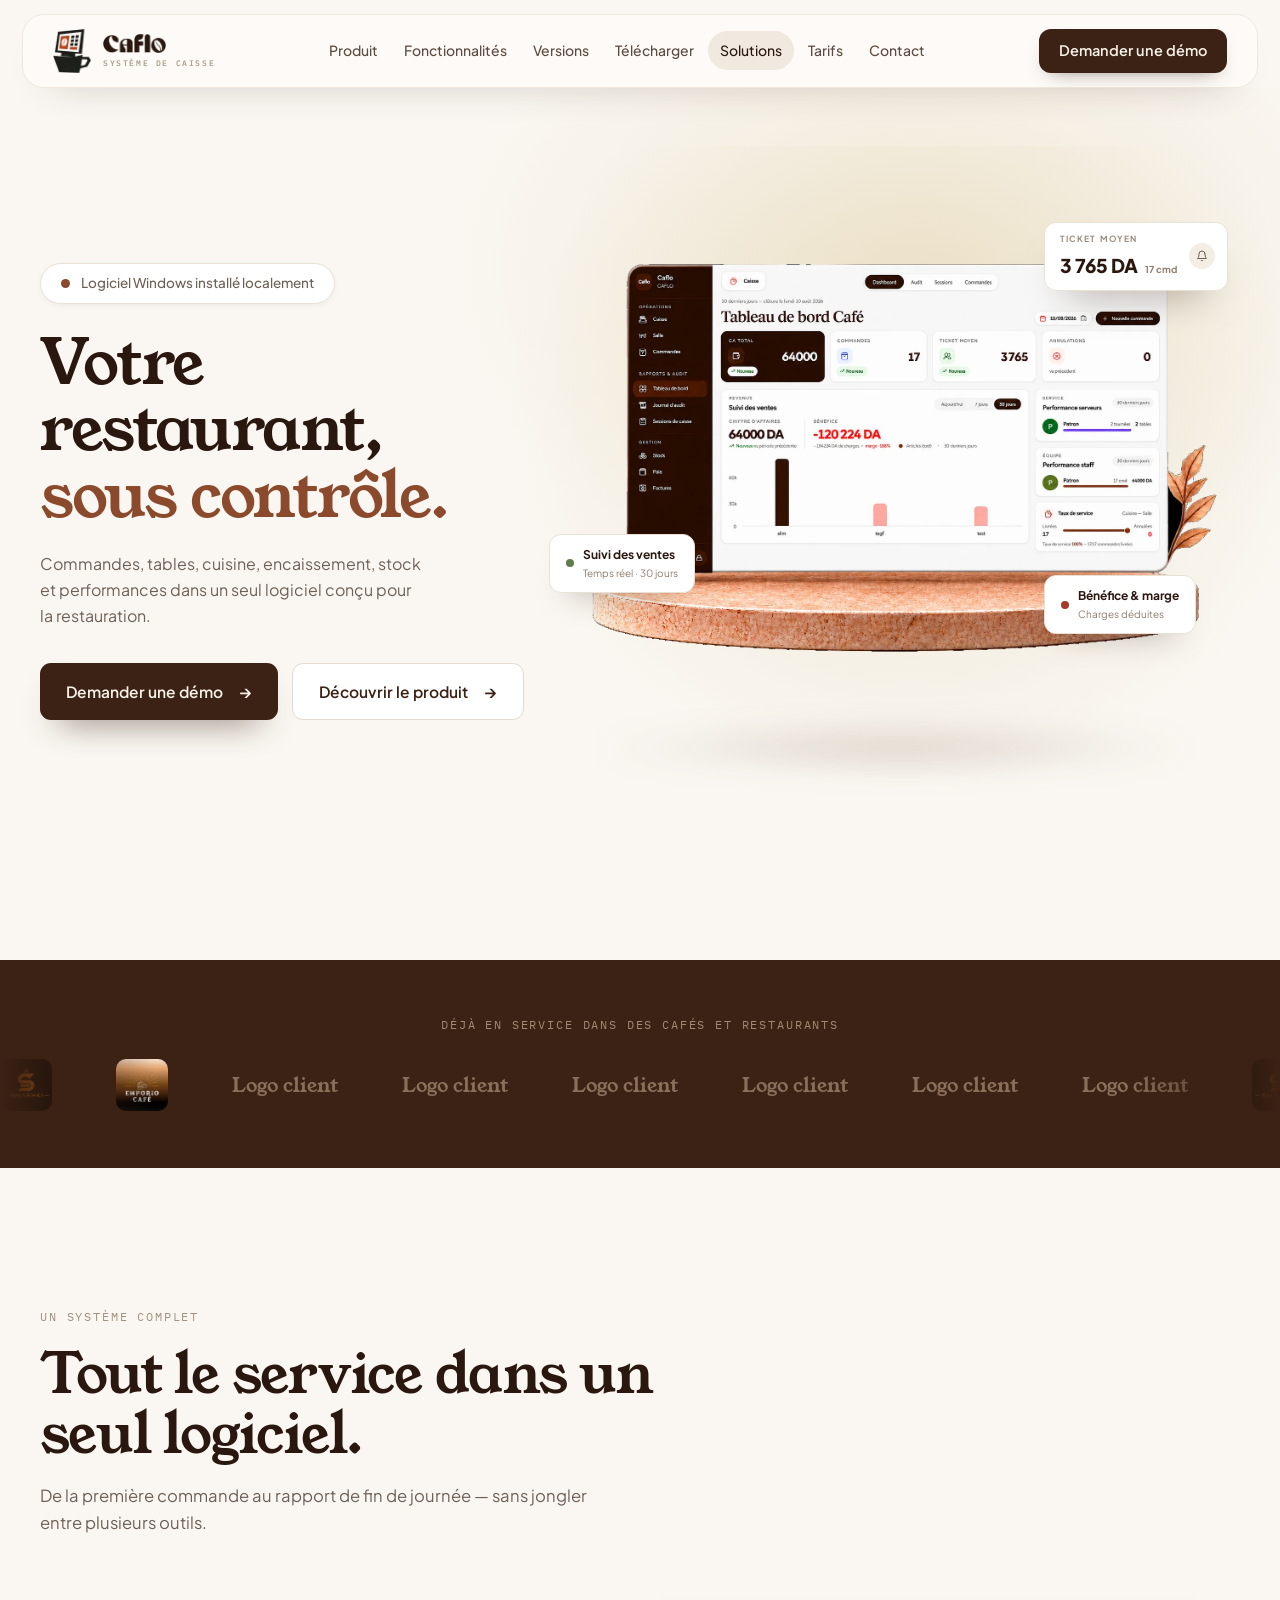
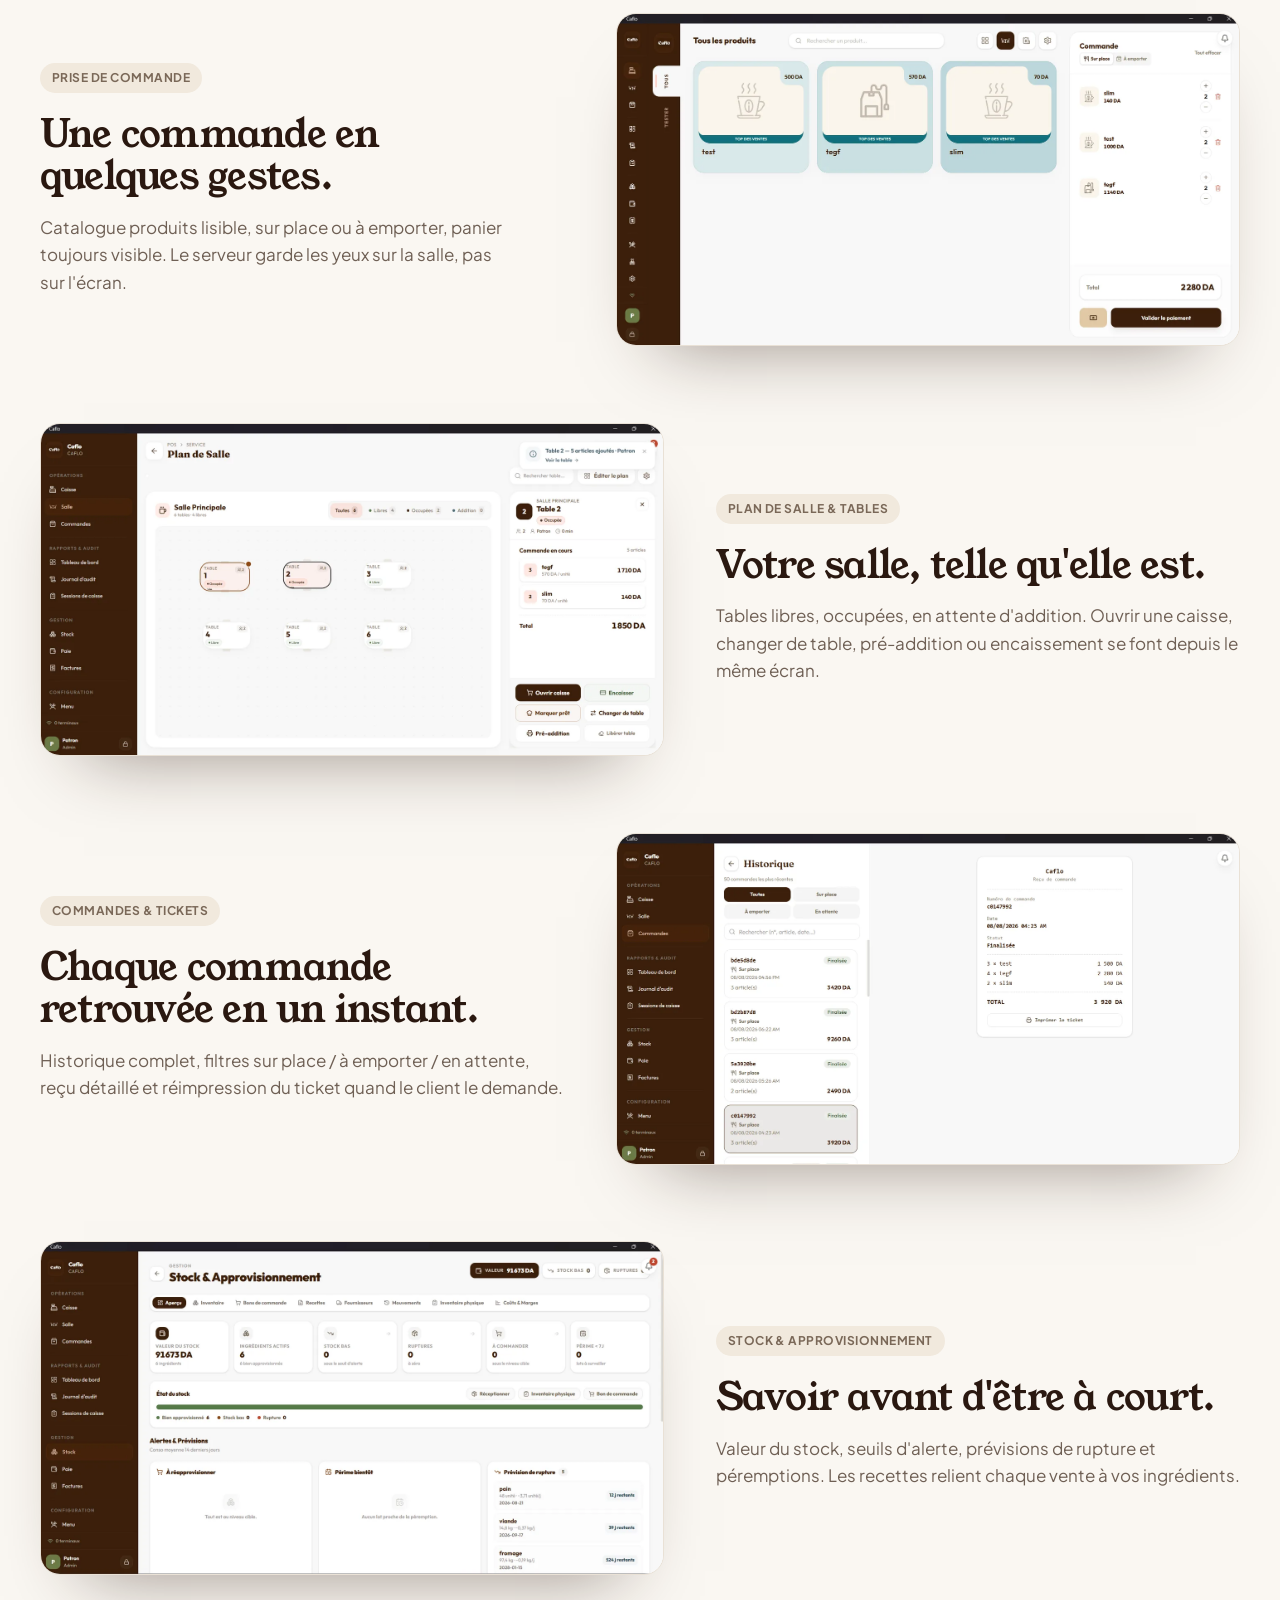
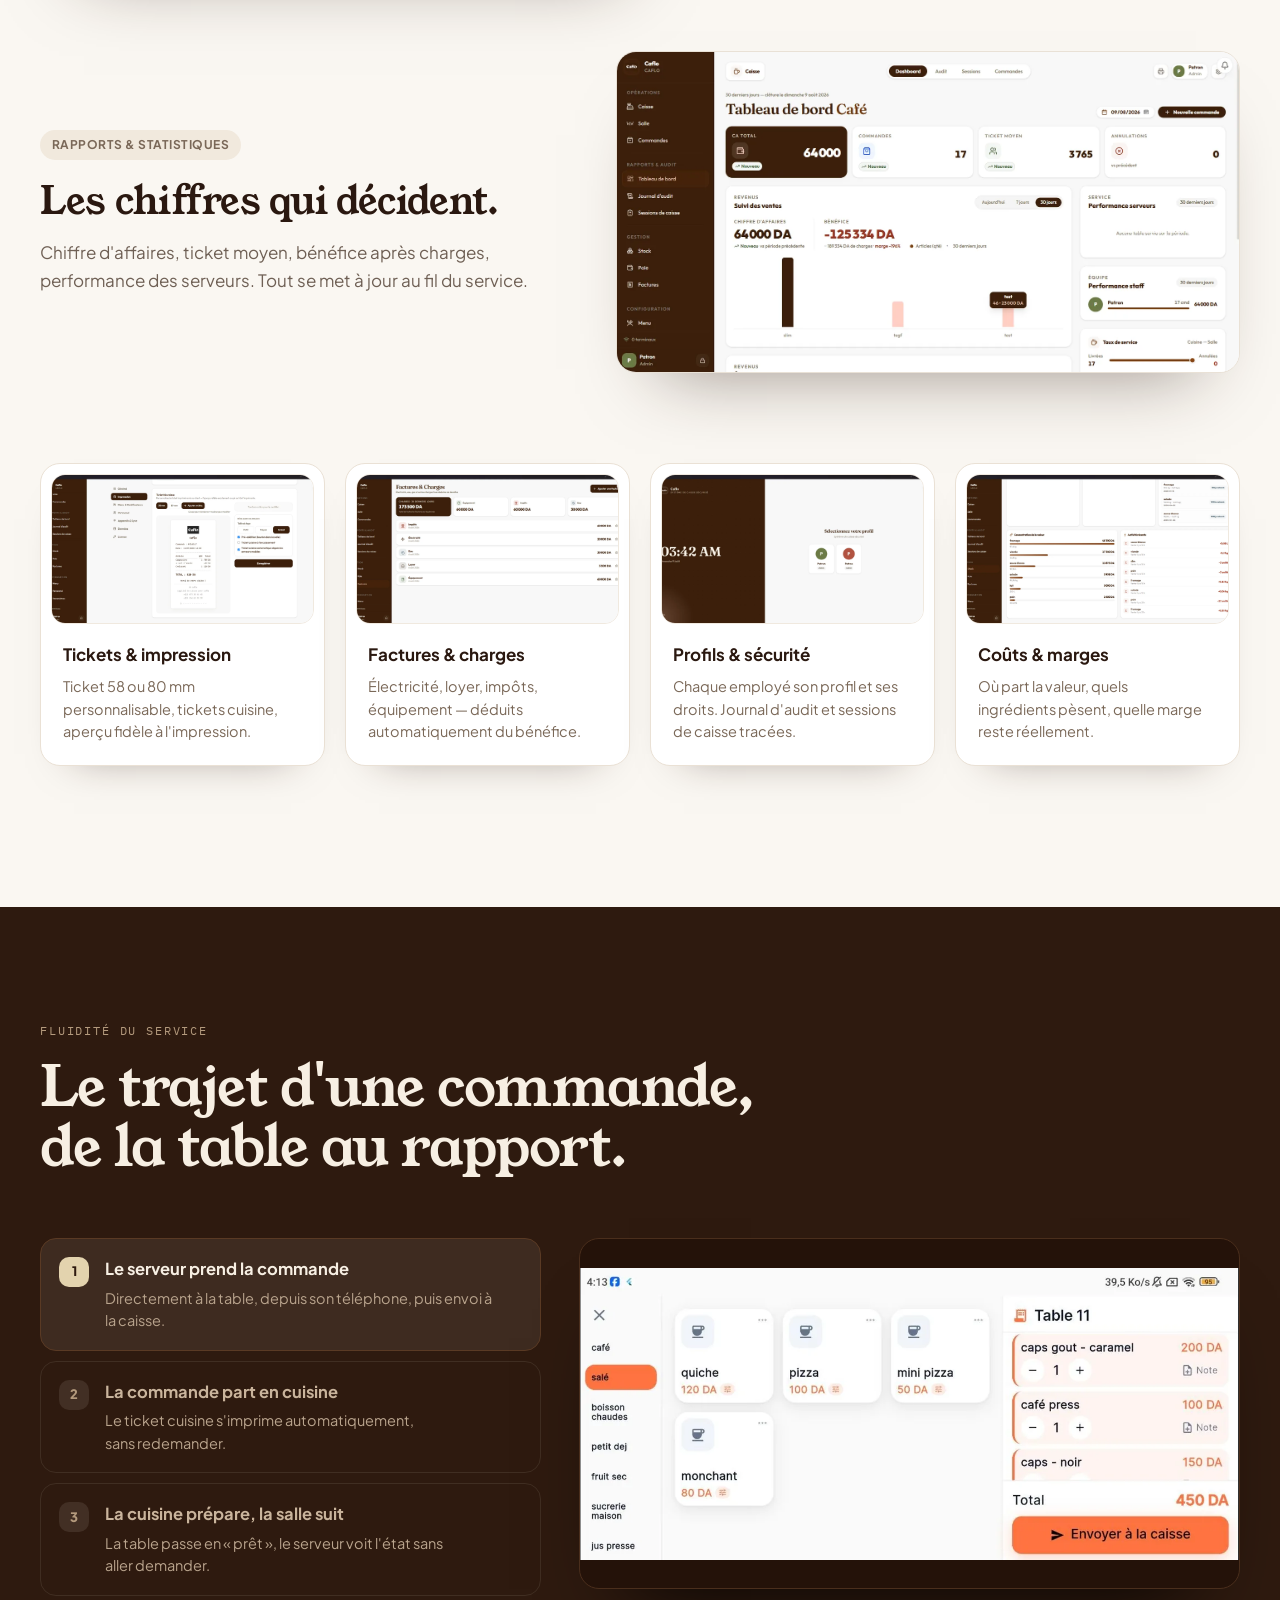
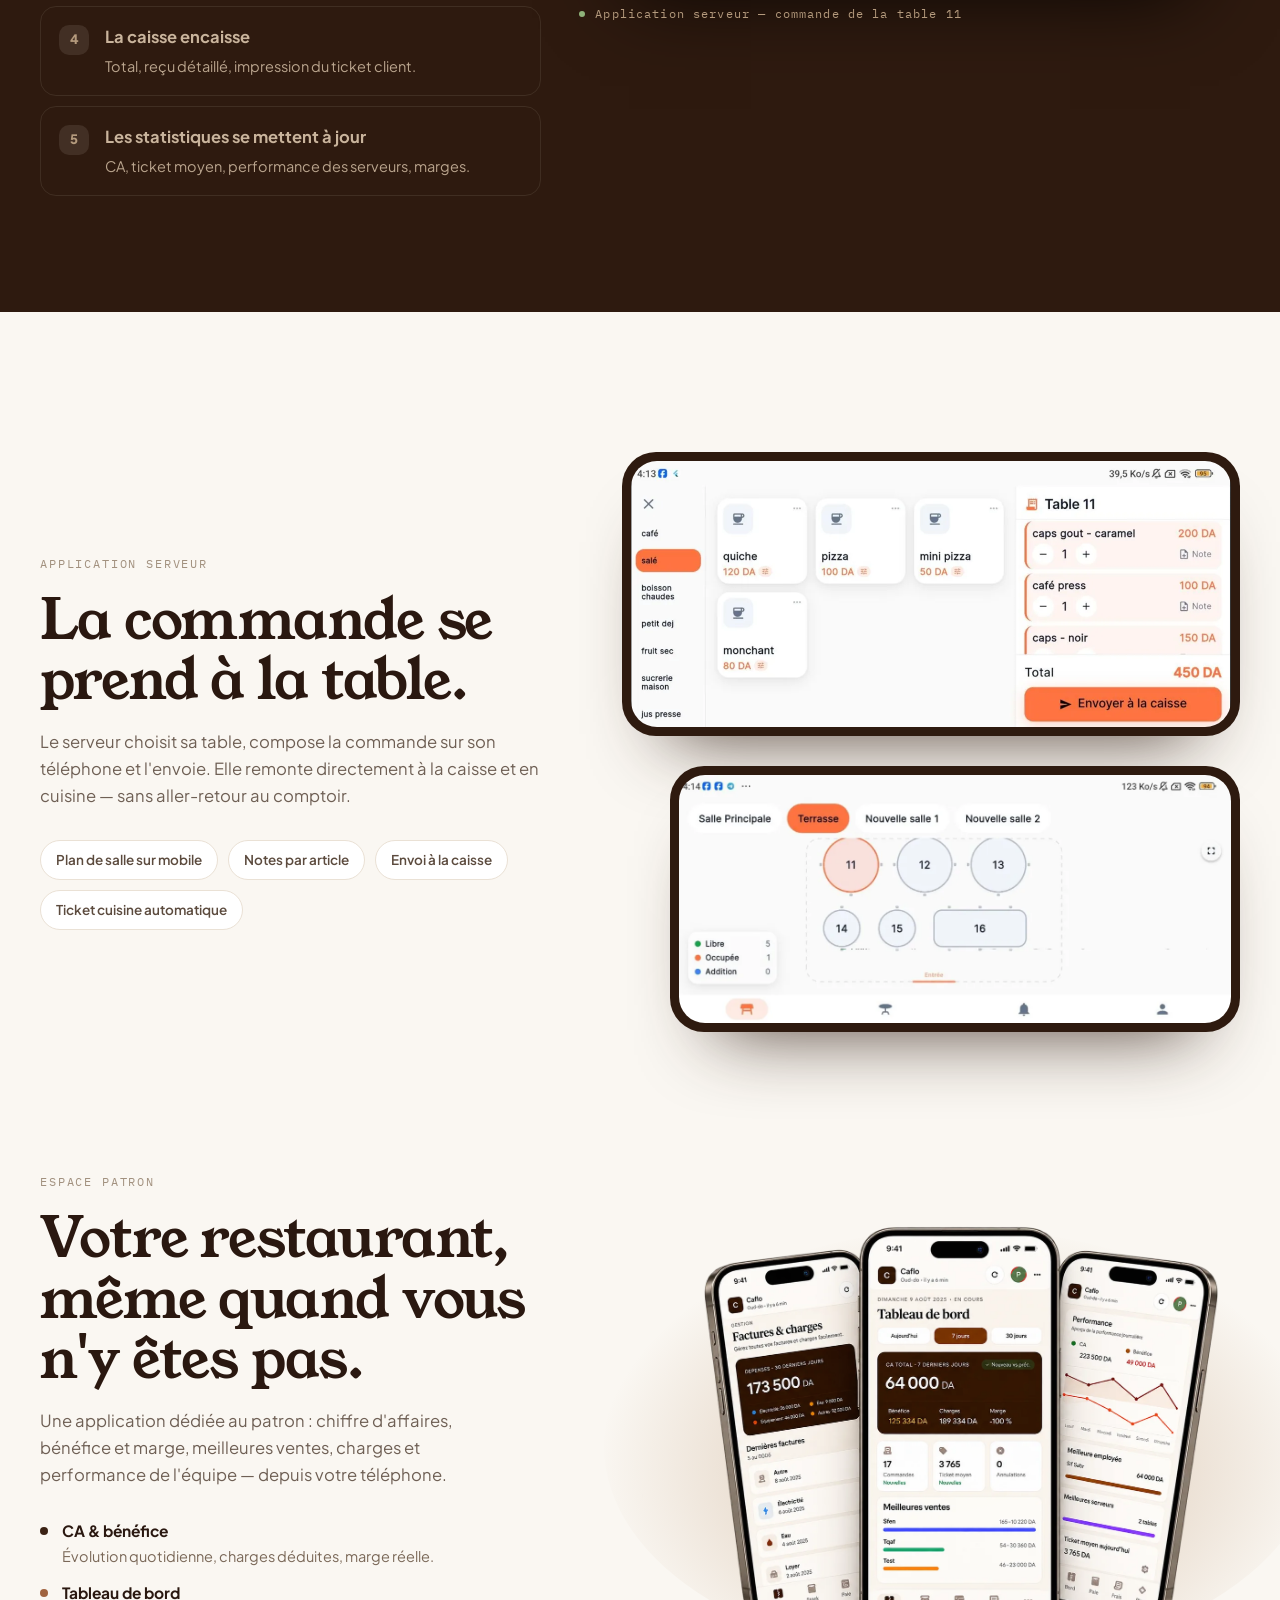
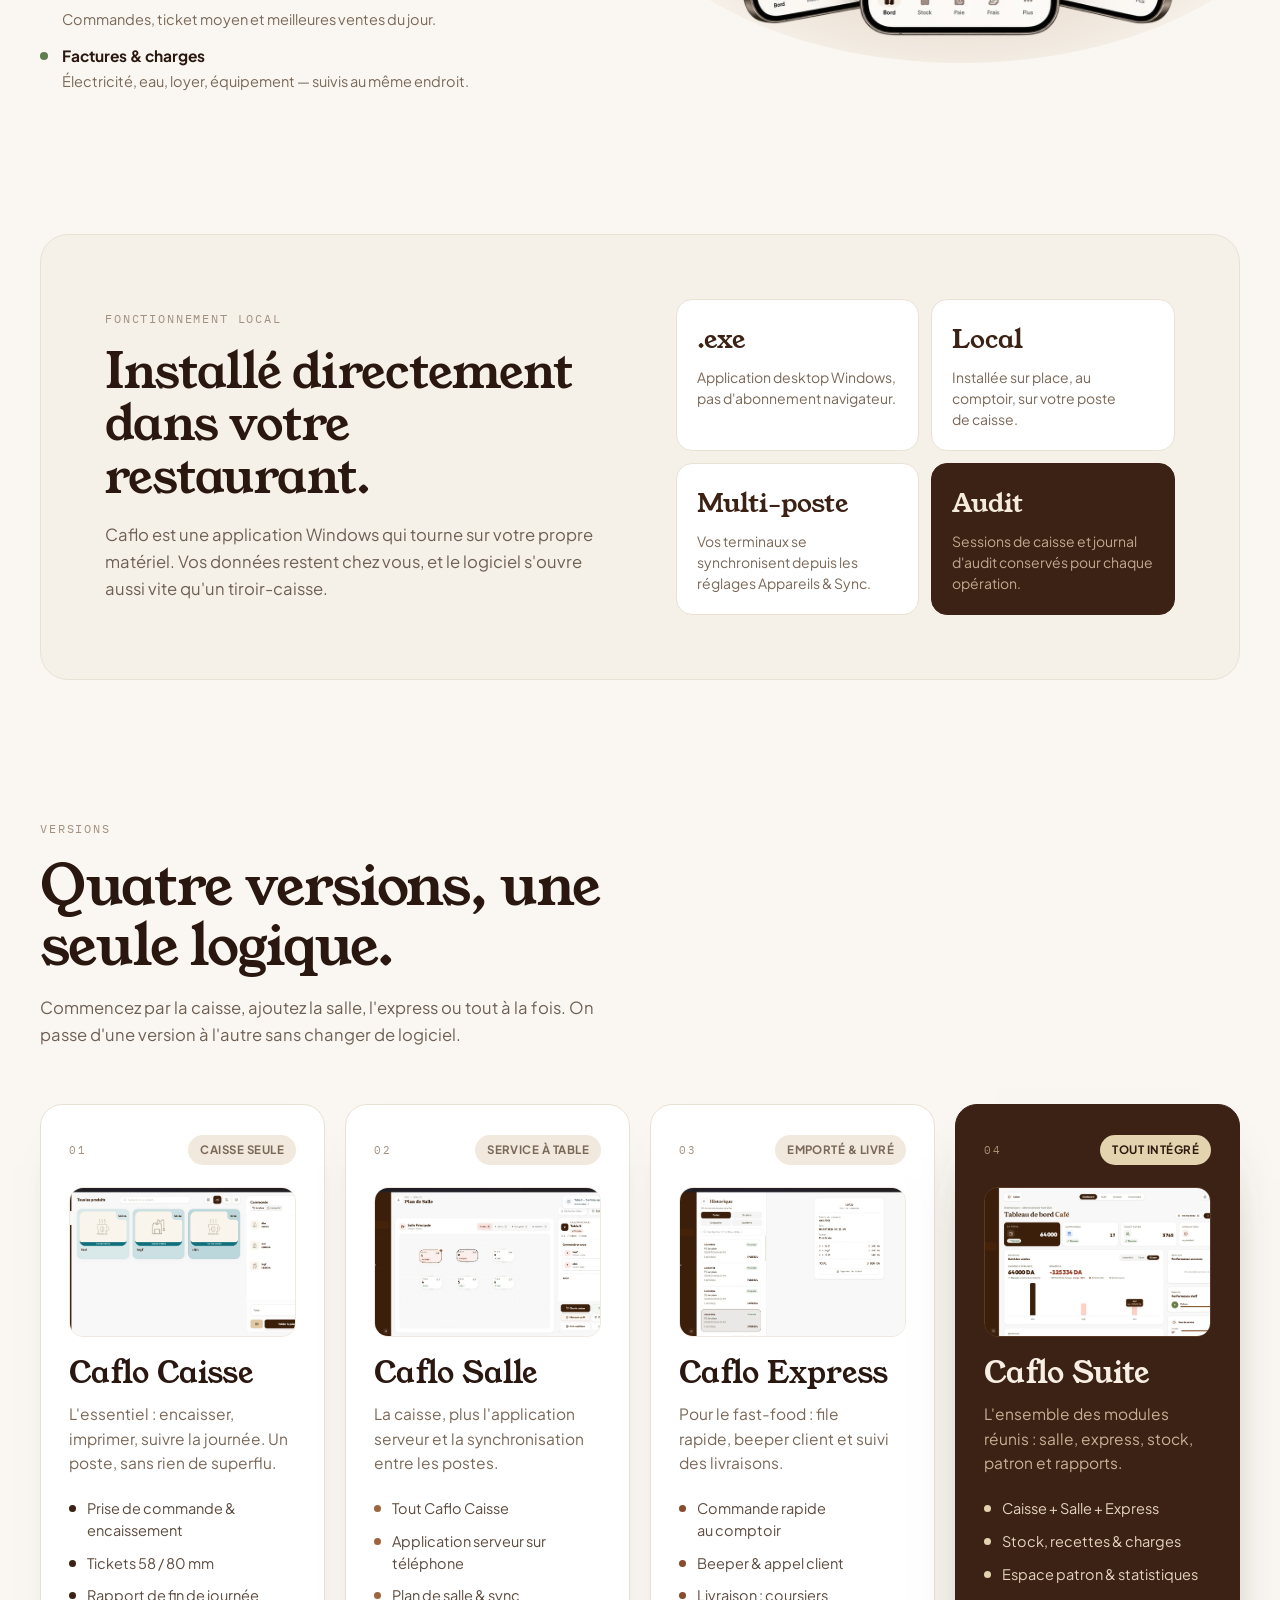
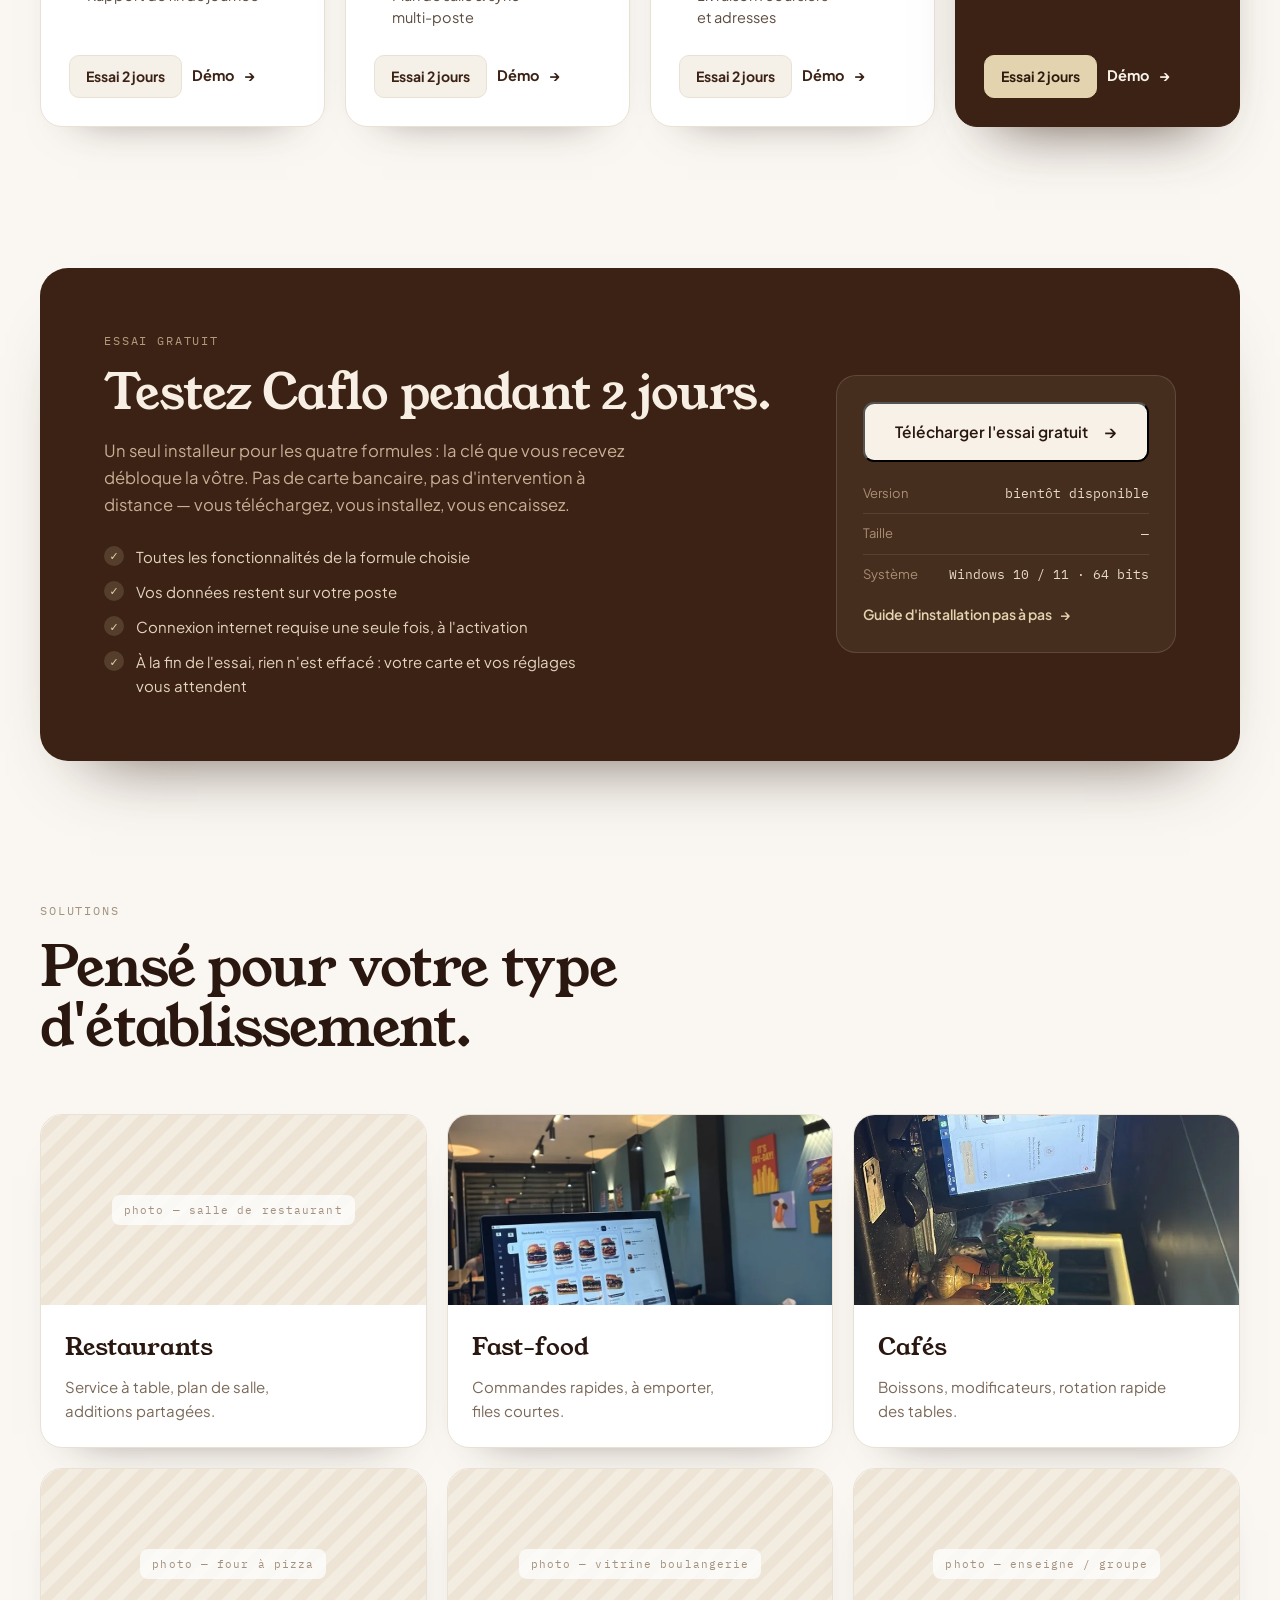
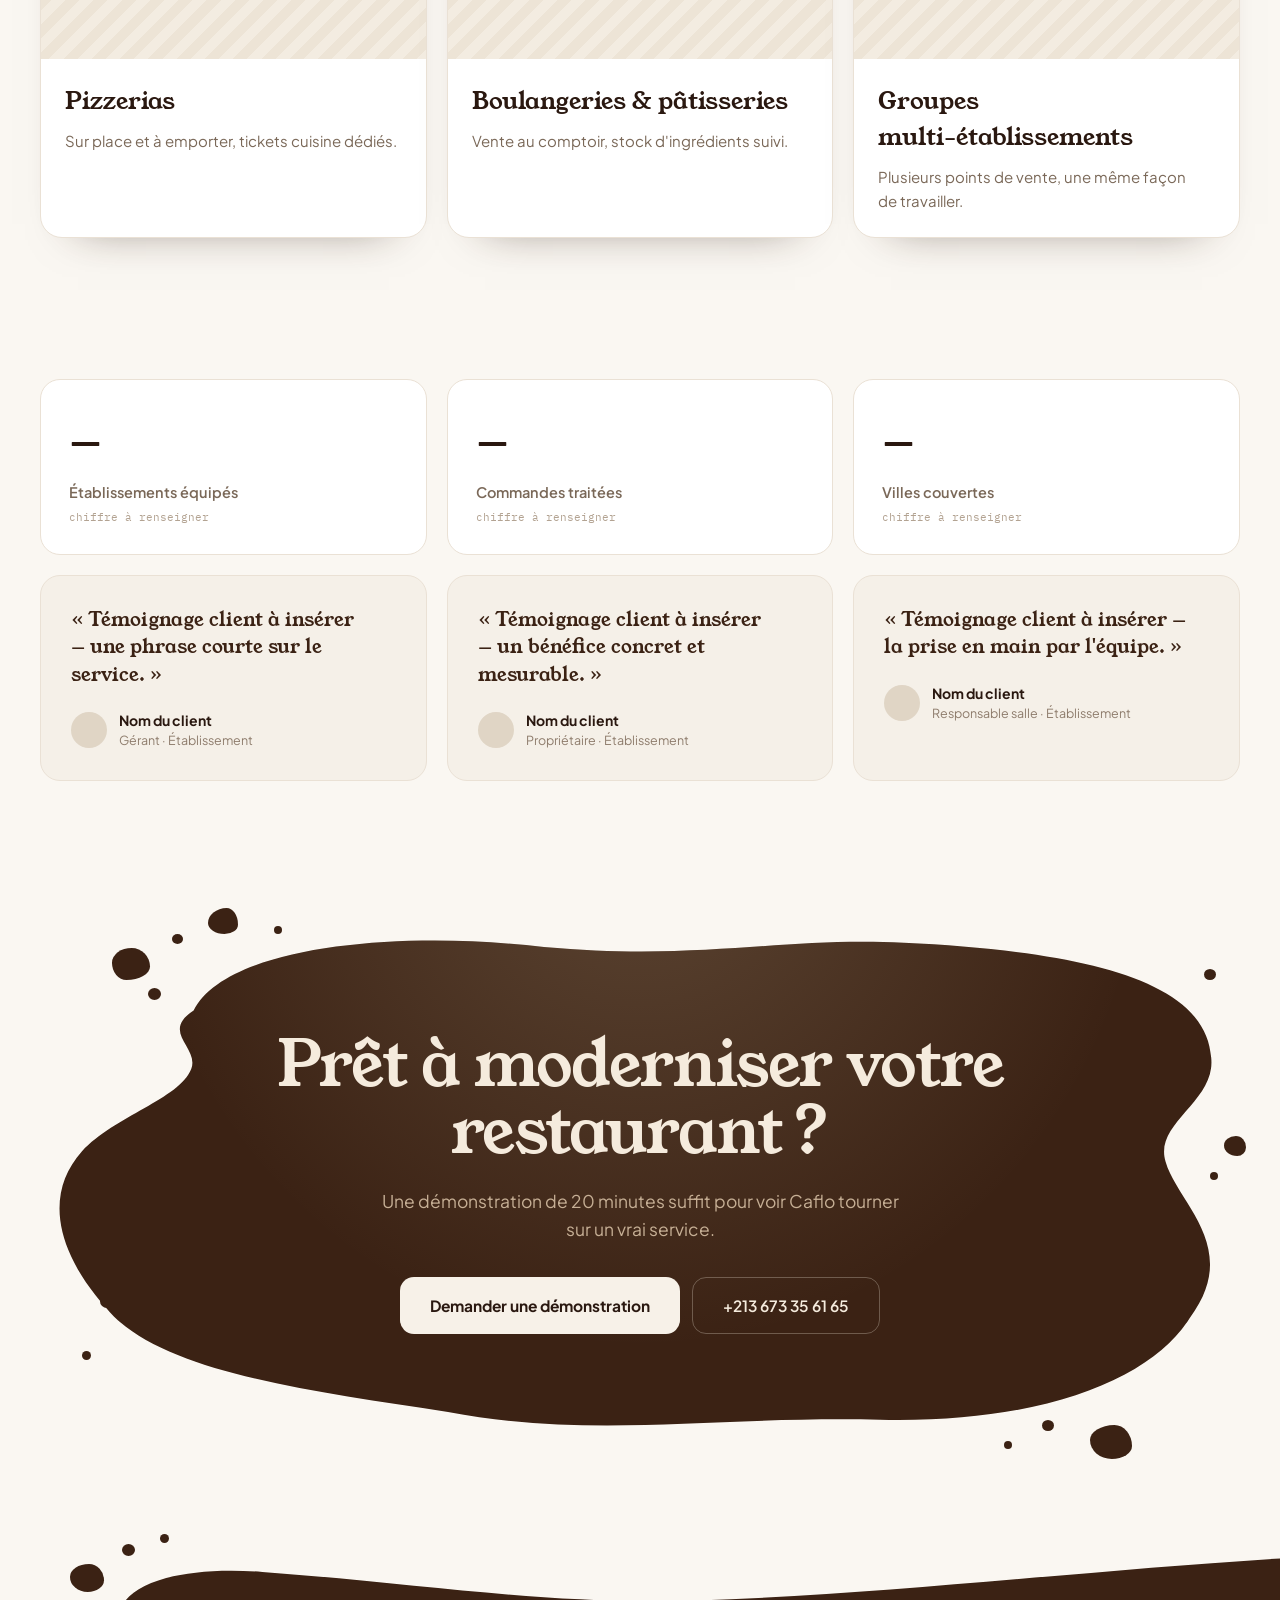
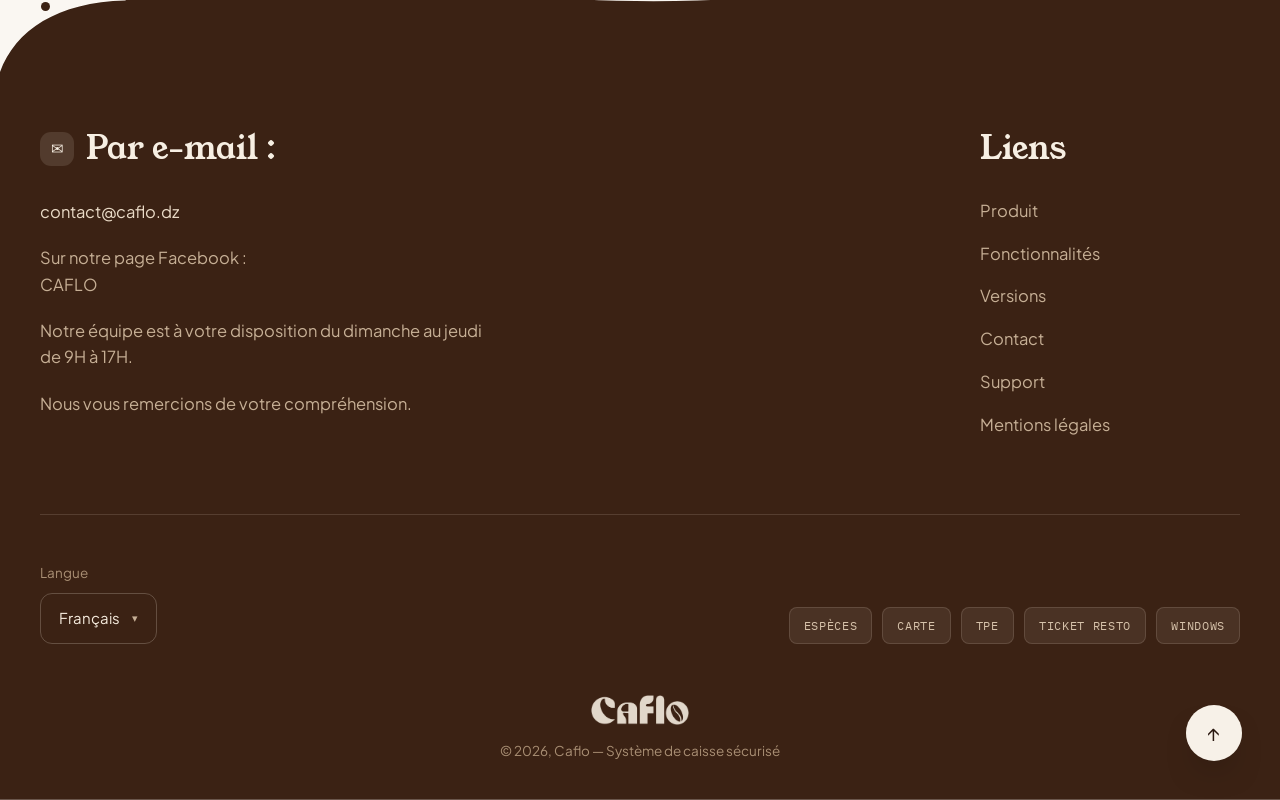
==== commit 169f066c: "Essai gratuit : téléchargement, clés et activation en ligne Ajoute le parcours complet d'essai de 2 " ====
--- a/index.html
+++ b/index.html
@@ -93,6 +93,7 @@
         <a class="nav__link" href="#produit">Produit</a>
         <a class="nav__link" href="#fonctionnalites">Fonctionnalités</a>
         <a class="nav__link" href="#versions">Versions</a>
+        <a class="nav__link" href="#telecharger">Télécharger</a>
         <a class="nav__link" href="#solutions">Solutions</a>
         <a class="nav__link" href="#tarifs">Tarifs</a>
         <a class="nav__link" href="#contact">Contact</a>
@@ -113,6 +114,7 @@
       <a href="#produit">Produit</a>
       <a href="#fonctionnalites">Fonctionnalités</a>
       <a href="#versions">Versions</a>
+      <a href="#telecharger">Télécharger</a>
       <a href="#solutions">Solutions</a>
       <a href="#tarifs">Tarifs</a>
       <a href="#contact">Contact</a>
@@ -490,7 +492,10 @@
             <li><span class="plan__dot plan__dot--dark" aria-hidden="true"></span>Tickets 58 / 80 mm</li>
             <li><span class="plan__dot plan__dot--dark" aria-hidden="true"></span>Rapport de fin de journée</li>
           </ul>
-          <a class="plan__cta" href="#contact">Demander une démo <span aria-hidden="true">→</span></a>
+          <div class="plan__actions">
+            <button class="plan__essai" type="button" data-ouvrir-essai data-formule="caisse">Essai 2 jours</button>
+            <a class="plan__cta" href="#contact">Démo <span aria-hidden="true">→</span></a>
+          </div>
         </article>
 
         <article class="plan">
@@ -503,7 +508,10 @@
             <li><span class="plan__dot plan__dot--copper" aria-hidden="true"></span>Application serveur sur téléphone</li>
             <li><span class="plan__dot plan__dot--copper" aria-hidden="true"></span>Plan de salle &amp; sync multi-poste</li>
           </ul>
-          <a class="plan__cta" href="#contact">Demander une démo <span aria-hidden="true">→</span></a>
+          <div class="plan__actions">
+            <button class="plan__essai" type="button" data-ouvrir-essai data-formule="salle">Essai 2 jours</button>
+            <a class="plan__cta" href="#contact">Démo <span aria-hidden="true">→</span></a>
+          </div>
         </article>
 
         <article class="plan">
@@ -516,7 +524,10 @@
             <li><span class="plan__dot plan__dot--rust" aria-hidden="true"></span>Beeper &amp; appel client</li>
             <li><span class="plan__dot plan__dot--rust" aria-hidden="true"></span>Livraison : coursiers et adresses</li>
           </ul>
-          <a class="plan__cta" href="#contact">Demander une démo <span aria-hidden="true">→</span></a>
+          <div class="plan__actions">
+            <button class="plan__essai" type="button" data-ouvrir-essai data-formule="express">Essai 2 jours</button>
+            <a class="plan__cta" href="#contact">Démo <span aria-hidden="true">→</span></a>
+          </div>
         </article>
 
         <article class="plan plan--dark">
@@ -529,8 +540,44 @@
             <li><span class="plan__dot plan__dot--gold" aria-hidden="true"></span>Stock, recettes &amp; charges</li>
             <li><span class="plan__dot plan__dot--gold" aria-hidden="true"></span>Espace patron &amp; statistiques</li>
           </ul>
-          <a class="plan__cta" href="#contact">Demander une démo <span aria-hidden="true">→</span></a>
-        </article>
+          <div class="plan__actions">
+            <button class="plan__essai" type="button" data-ouvrir-essai data-formule="suite">Essai 2 jours</button>
+            <a class="plan__cta" href="#contact">Démo <span aria-hidden="true">→</span></a>
+          </div>
+        </article>
+      </div>
+    </div>
+  </section>
+
+  <!-- ============================ TÉLÉCHARGEMENT ============================ -->
+  <section class="section" id="telecharger">
+    <div class="wrap">
+      <div class="dl" data-reveal>
+        <div class="dl__copy">
+          <p class="kicker">Essai gratuit</p>
+          <h2 class="h2 h2--sm">Testez Caflo pendant 2 jours.</h2>
+          <p class="lede">Un seul installeur pour les quatre formules : la clé que vous recevez débloque la vôtre. Pas de carte bancaire, pas d'intervention à distance — vous téléchargez, vous installez, vous encaissez.</p>
+          <ul class="dl__points">
+            <li><span class="dl__check" aria-hidden="true">✓</span>Toutes les fonctionnalités de la formule choisie</li>
+            <li><span class="dl__check" aria-hidden="true">✓</span>Vos données restent sur votre poste</li>
+            <li><span class="dl__check" aria-hidden="true">✓</span>Connexion internet requise une seule fois, à l'activation</li>
+            <li><span class="dl__check" aria-hidden="true">✓</span>À la fin de l'essai, rien n'est effacé : votre carte et vos réglages vous attendent</li>
+          </ul>
+        </div>
+
+        <div class="dl__action">
+          <button class="btn btn--dark btn--block" type="button" data-ouvrir-essai>
+            Télécharger l'essai gratuit <span class="btn__arrow" aria-hidden="true">→</span>
+          </button>
+
+          <dl class="dl__meta">
+            <div><dt>Version</dt><dd id="dl-version">—</dd></div>
+            <div><dt>Taille</dt><dd id="dl-taille">—</dd></div>
+            <div><dt>Système</dt><dd>Windows 10 / 11 · 64 bits</dd></div>
+          </dl>
+
+          <a class="dl__guide" href="installer.html">Guide d'installation pas à pas <span aria-hidden="true">→</span></a>
+        </div>
       </div>
     </div>
   </section>
@@ -731,6 +778,93 @@
 
 </div>
 
+<!-- ============================ MODALE ESSAI ============================ -->
+<div class="modal" id="modal-essai" hidden>
+  <div class="modal__fond" data-fermer-essai></div>
+
+  <div class="modal__boite" role="dialog" aria-modal="true" aria-labelledby="modal-titre">
+    <button class="modal__fermer" type="button" data-fermer-essai aria-label="Fermer">
+      <span aria-hidden="true">×</span>
+    </button>
+
+    <!-- Étape 1 — formulaire -->
+    <form class="form" id="form-essai" novalidate>
+      <h2 class="modal__titre" id="modal-titre">Recevez votre clé d'essai</h2>
+      <p class="modal__intro">Deux jours, toutes les fonctionnalités de la formule choisie. On vous rappelle si vous voulez un coup de main pour l'installation.</p>
+
+      <div class="form__grille">
+        <p class="champ">
+          <label for="f-nom">Votre nom</label>
+          <input id="f-nom" name="nom" type="text" required autocomplete="name" maxlength="80">
+        </p>
+        <p class="champ">
+          <label for="f-etablissement">Établissement</label>
+          <input id="f-etablissement" name="etablissement" type="text" required autocomplete="organization" maxlength="80">
+        </p>
+        <p class="champ">
+          <label for="f-telephone">Téléphone</label>
+          <input id="f-telephone" name="telephone" type="tel" required autocomplete="tel" placeholder="0X XX XX XX XX" maxlength="30">
+        </p>
+        <p class="champ">
+          <label for="f-ville">Ville</label>
+          <input id="f-ville" name="ville" type="text" autocomplete="address-level2" maxlength="60">
+        </p>
+        <p class="champ champ--large">
+          <label for="f-email">E-mail <span class="champ__option">(facultatif)</span></label>
+          <input id="f-email" name="email" type="email" autocomplete="email" maxlength="120">
+        </p>
+        <p class="champ champ--large">
+          <label for="f-formule">Formule à essayer</label>
+          <select id="f-formule" name="formule" required>
+            <option value="caisse">Caflo Caisse — encaisser, imprimer, suivre la journée</option>
+            <option value="salle">Caflo Salle — + application serveur et plan de salle</option>
+            <option value="express">Caflo Express — + file rapide, beeper et livraison</option>
+            <option value="suite" selected>Caflo Suite — tous les modules</option>
+          </select>
+        </p>
+      </div>
+
+      <!-- Pot de miel : masqué aux humains, rempli par les robots. -->
+      <p class="pot-de-miel" aria-hidden="true">
+        <label for="f-societe">Société</label>
+        <input id="f-societe" name="societe" type="text" tabindex="-1" autocomplete="off">
+      </p>
+
+      <p class="form__erreur" id="form-erreur" role="alert" hidden></p>
+
+      <button class="btn btn--dark btn--block" type="submit" id="form-envoyer">
+        Obtenir ma clé et télécharger
+      </button>
+
+      <p class="form__note">Votre numéro nous sert uniquement à vous accompagner sur l'installation. Aucune revente, aucun envoi automatique.</p>
+    </form>
+
+    <!-- Étape 2 — clé délivrée -->
+    <div class="succes" id="essai-succes" hidden>
+      <p class="succes__pastille" aria-hidden="true">✓</p>
+      <h2 class="modal__titre">Votre clé d'essai</h2>
+      <p class="modal__intro" id="succes-intro">Notez-la : elle vous sera demandée au premier lancement de Caflo.</p>
+
+      <p class="succes__cle">
+        <code id="succes-cle">CAFLO-XXXX-XXXX-XXXX</code>
+        <button class="succes__copier" type="button" id="copier-cle">Copier</button>
+      </p>
+
+      <a class="btn btn--dark btn--block" id="succes-lien" href="#" download>
+        Télécharger Caflo pour Windows <span class="btn__arrow" aria-hidden="true">↓</span>
+      </a>
+
+      <ol class="succes__etapes">
+        <li>Lancez <code>Caflo-Setup.exe</code> et suivez l'installation.</li>
+        <li>Windows peut afficher un avertissement : cliquez sur <strong>Informations complémentaires</strong> puis <strong>Exécuter quand même</strong>.</li>
+        <li>Au premier démarrage, saisissez la clé ci-dessus. Vos 2 jours commencent à ce moment-là.</li>
+      </ol>
+
+      <a class="dl__guide" href="installer.html">Guide d'installation détaillé <span aria-hidden="true">→</span></a>
+    </div>
+  </div>
+</div>
+
 <script src="main.js" defer></script>
 </body>
 </html>
--- a/styles.css
+++ b/styles.css
@@ -855,6 +855,244 @@
 .plan--dark .plan__cta:hover { color: var(--gold); }
 
 /* ---------------------------------------------------------
+   Téléchargement de l'essai
+   --------------------------------------------------------- */
+.dl {
+  border-radius: 28px;
+  background: var(--ink-2);
+  color: var(--on-dark);
+  padding: clamp(36px, 5vw, 68px);
+  display: flex;
+  flex-wrap: wrap;
+  gap: clamp(32px, 4vw, 64px);
+  align-items: center;
+  box-shadow: 0 40px 70px -50px rgba(46, 26, 15, .8);
+}
+.dl__copy { flex: 1 1 380px; min-width: 280px; }
+.dl__copy .kicker { color: var(--on-dark-mute2); }
+.dl__copy .h2 { color: var(--on-dark-2); }
+.dl__copy .lede { color: var(--on-dark-mute); max-width: 520px; }
+
+.dl__points { margin-top: 26px; display: flex; flex-direction: column; gap: 12px; max-width: 520px; }
+.dl__points li {
+  display: flex; align-items: flex-start; gap: 12px;
+  font-size: 15px; line-height: 1.55; color: #E4D3BE;
+}
+.dl__check {
+  flex: 0 0 auto;
+  width: 20px; height: 20px; margin-top: 1px;
+  border-radius: 50%;
+  background: rgba(227, 211, 174, .16);
+  color: var(--gold);
+  display: flex; align-items: center; justify-content: center;
+  font-size: 11px; font-weight: 700;
+}
+
+.dl__action {
+  flex: 0 1 340px;
+  min-width: 280px;
+  padding: 26px;
+  border-radius: 20px;
+  background: rgba(245, 235, 221, .06);
+  border: 1px solid rgba(245, 235, 221, .14);
+}
+.btn--block { width: 100%; justify-content: center; }
+.dl__action .btn--dark { background: #F7F1E8; color: var(--ink); box-shadow: none; }
+.dl__action .btn--dark:hover { background: var(--white); color: var(--ink); }
+
+.dl__meta { margin: 22px 0 0; display: flex; flex-direction: column; gap: 10px; }
+.dl__meta > div {
+  display: flex; align-items: baseline; justify-content: space-between; gap: 14px;
+  padding-bottom: 10px;
+  border-bottom: 1px solid rgba(245, 235, 221, .1);
+}
+.dl__meta > div:last-child { border-bottom: 0; padding-bottom: 0; }
+.dl__meta dt { font-size: 13px; color: var(--on-dark-mute3); }
+.dl__meta dd {
+  margin: 0;
+  font-family: 'IBM Plex Mono', ui-monospace, monospace;
+  font-size: 12.5px; text-align: right; color: #E9DAC6;
+}
+
+.dl__guide {
+  margin-top: 20px;
+  display: inline-flex; align-items: center; gap: 8px;
+  font-size: 14px; font-weight: 600; color: var(--gold);
+}
+.dl__guide:hover { color: var(--white); }
+
+/* Bouton d'essai dans les cartes Versions */
+.plan__actions {
+  margin-top: auto;
+  padding-top: 26px;
+  display: flex; flex-wrap: wrap; align-items: center; gap: 10px;
+}
+.plan__actions .plan__cta { margin-top: 0; padding-top: 0; }
+.plan__essai {
+  padding: 10px 16px;
+  border-radius: 10px;
+  border: 1px solid var(--line);
+  background: var(--cream-2);
+  color: var(--ink-2);
+  font-size: 14px; font-weight: 700;
+  cursor: pointer;
+  transition: background .2s ease, border-color .2s ease;
+}
+.plan__essai:hover { background: var(--cream-3); border-color: #DED2C1; }
+.plan--dark .plan__essai {
+  background: var(--gold); border-color: var(--gold); color: var(--ink-3);
+}
+.plan--dark .plan__essai:hover { background: #EEE0C2; border-color: #EEE0C2; }
+
+/* ---------------------------------------------------------
+   Modale d'essai
+   --------------------------------------------------------- */
+.modal { position: fixed; inset: 0; z-index: 120; display: flex; align-items: center; justify-content: center; padding: 20px; }
+.modal[hidden] { display: none; }
+.modal__fond {
+  position: absolute; inset: 0;
+  background: rgba(30, 16, 8, .58);
+  backdrop-filter: blur(4px);
+  -webkit-backdrop-filter: blur(4px);
+  animation: caflo-fondu .2s ease;
+}
+.modal__boite {
+  position: relative;
+  width: min(620px, 100%);
+  max-height: calc(100vh - 40px);
+  overflow-y: auto;
+  padding: clamp(28px, 4vw, 42px);
+  border-radius: 24px;
+  background: var(--cream);
+  border: 1px solid var(--line);
+  box-shadow: 0 50px 90px -40px rgba(30, 16, 8, .7);
+  animation: caflo-modal-in .28s var(--ease);
+}
+.modal__fermer {
+  position: absolute; top: 16px; right: 16px;
+  width: 38px; height: 38px;
+  display: flex; align-items: center; justify-content: center;
+  border: 1px solid var(--line);
+  border-radius: 10px;
+  background: var(--white);
+  font-size: 22px; line-height: 1; color: var(--muted);
+  cursor: pointer;
+  transition: background .2s ease, color .2s ease;
+}
+.modal__fermer:hover { background: var(--cream-3); color: var(--ink); }
+.modal__titre {
+  font-family: 'Young Serif', Georgia, serif;
+  font-weight: 400; font-size: clamp(24px, 3.4vw, 32px);
+  line-height: 1.12; letter-spacing: -.02em; color: var(--ink);
+  padding-right: 44px;
+}
+.modal__intro { margin-top: 12px; font-size: 15px; line-height: 1.6; color: var(--muted); }
+
+/* Formulaire */
+.form__grille {
+  margin-top: 26px;
+  display: grid;
+  grid-template-columns: repeat(2, minmax(0, 1fr));
+  gap: 16px;
+}
+.champ { margin: 0; }
+.champ--large { grid-column: 1 / -1; }
+.champ label {
+  display: block;
+  font-size: 12px; font-weight: 700; letter-spacing: .06em;
+  text-transform: uppercase; color: #9C8B7C;
+}
+.champ__option { font-weight: 500; text-transform: none; letter-spacing: 0; color: #B3A392; }
+.champ input, .champ select {
+  width: 100%;
+  margin-top: 8px;
+  padding: 13px 15px;
+  border: 1px solid var(--line);
+  border-radius: 11px;
+  background: var(--white);
+  font-family: inherit;
+  font-size: 15px;
+  color: var(--ink);
+}
+.champ select { cursor: pointer; }
+.champ input:focus, .champ select:focus { outline: 2px solid var(--ink-2); outline-offset: 1px; border-color: transparent; }
+.champ input[aria-invalid="true"] { border-color: var(--red); background: #FDF6F4; }
+
+.pot-de-miel { position: absolute; left: -9999px; width: 1px; height: 1px; overflow: hidden; }
+
+.form__erreur {
+  margin-top: 18px;
+  padding: 13px 15px;
+  border-radius: 11px;
+  background: #FBEDEA;
+  color: var(--red);
+  font-size: 14px;
+  line-height: 1.5;
+}
+.form__erreur[hidden] { display: none; }
+.form #form-envoyer { margin-top: 22px; }
+.form__note { margin-top: 14px; font-size: 12.5px; line-height: 1.55; color: #9C8B7C; text-align: center; }
+
+/* Succès */
+.succes[hidden] { display: none; }
+.succes__pastille {
+  width: 46px; height: 46px;
+  border-radius: 50%;
+  background: #EDF3E9;
+  color: var(--green);
+  display: flex; align-items: center; justify-content: center;
+  font-size: 21px; font-weight: 700;
+  margin-bottom: 18px;
+}
+.succes__cle {
+  margin: 22px 0 0;
+  display: flex; flex-wrap: wrap; align-items: center; gap: 12px;
+  padding: 16px 18px;
+  border-radius: 14px;
+  background: var(--ink-2);
+}
+.succes__cle code {
+  flex: 1 1 auto;
+  font-family: 'IBM Plex Mono', ui-monospace, monospace;
+  font-size: clamp(15px, 3.6vw, 20px);
+  letter-spacing: .06em;
+  color: var(--gold);
+  user-select: all;
+}
+.succes__copier {
+  flex: 0 0 auto;
+  padding: 9px 15px;
+  border: 1px solid rgba(245, 235, 221, .25);
+  border-radius: 9px;
+  background: transparent;
+  color: var(--on-dark);
+  font-size: 13px; font-weight: 600;
+  cursor: pointer;
+  transition: background .2s ease;
+}
+.succes__copier:hover { background: rgba(245, 235, 221, .12); }
+.succes .btn { margin-top: 18px; }
+.succes__etapes {
+  margin: 24px 0 0;
+  padding-left: 20px;
+  list-style: decimal;
+  display: flex; flex-direction: column; gap: 10px;
+  font-size: 14.5px; line-height: 1.6; color: var(--muted);
+}
+.succes__etapes code {
+  font-family: 'IBM Plex Mono', ui-monospace, monospace;
+  font-size: 13px;
+  background: var(--cream-3);
+  padding: 2px 6px;
+  border-radius: 5px;
+}
+.succes .dl__guide { color: var(--ink-2); }
+.succes .dl__guide:hover { color: var(--accent); }
+
+@keyframes caflo-fondu { from { opacity: 0; } to { opacity: 1; } }
+@keyframes caflo-modal-in { from { opacity: 0; transform: translateY(14px) scale(.985); } to { opacity: 1; transform: none; } }
+
+/* ---------------------------------------------------------
    Solutions
    --------------------------------------------------------- */
 .venues {
@@ -1066,6 +1304,91 @@
 .to-top:hover { background: var(--white); color: var(--ink); transform: translateY(-2px); }
 
 /* ---------------------------------------------------------
+   Page de documentation (installer.html)
+   --------------------------------------------------------- */
+.doc { padding-bottom: clamp(60px, 8vw, 100px); }
+.doc__wrap { max-width: 760px; margin-inline: auto; }
+.doc .lede { max-width: none; }
+.doc__h2 {
+  margin-top: clamp(40px, 5vw, 56px);
+  font-family: 'Young Serif', Georgia, serif;
+  font-weight: 400;
+  font-size: clamp(22px, 2.6vw, 28px);
+  line-height: 1.2;
+  color: var(--ink);
+}
+.doc__p { margin-top: 14px; font-size: 16.5px; line-height: 1.7; color: var(--muted); }
+.doc__liste {
+  margin-top: 18px;
+  display: flex; flex-direction: column; gap: 11px;
+  font-size: 16.5px; line-height: 1.65; color: var(--muted);
+}
+.doc__liste li { position: relative; padding-left: 22px; }
+.doc__liste li::before {
+  content: '';
+  position: absolute; left: 0; top: 11px;
+  width: 7px; height: 7px; border-radius: 50%;
+  background: var(--copper);
+}
+.doc strong { color: var(--ink); font-weight: 700; }
+.doc code {
+  font-family: 'IBM Plex Mono', ui-monospace, monospace;
+  font-size: .88em;
+  background: var(--cream-3);
+  padding: 2px 7px;
+  border-radius: 6px;
+  color: var(--ink-2);
+}
+.doc__encart {
+  margin-top: 20px;
+  padding: 24px 26px;
+  border-radius: 18px;
+  background: #FDF6EE;
+  border: 1px solid #EFE0CB;
+  border-left: 4px solid var(--accent);
+}
+.doc__encart-titre { font-size: 16px; font-weight: 700; color: var(--ink); }
+.doc__encart .doc__p:first-of-type { margin-top: 10px; }
+
+.faq {
+  margin-top: 12px;
+  border: 1px solid var(--line);
+  border-radius: 14px;
+  background: var(--white);
+  overflow: hidden;
+}
+.faq summary {
+  padding: 18px 22px;
+  font-size: 16px;
+  font-weight: 700;
+  color: var(--ink);
+  cursor: pointer;
+  list-style: none;
+  display: flex;
+  align-items: center;
+  justify-content: space-between;
+  gap: 16px;
+}
+.faq summary::-webkit-details-marker { display: none; }
+.faq summary::after {
+  content: '+';
+  flex: 0 0 auto;
+  font-size: 20px;
+  font-weight: 400;
+  color: var(--muted-4);
+  transition: transform .2s ease;
+}
+.faq[open] summary::after { transform: rotate(45deg); }
+.faq p { padding: 0 22px 20px; font-size: 15.5px; line-height: 1.65; color: var(--muted); }
+
+.doc__cta {
+  margin-top: clamp(44px, 6vw, 64px);
+  padding-top: clamp(32px, 4vw, 44px);
+  border-top: 1px solid var(--line);
+  display: flex; flex-wrap: wrap; gap: 14px;
+}
+
+/* ---------------------------------------------------------
    Révélation au scroll
    --------------------------------------------------------- */
 [data-reveal] {
@@ -1091,10 +1414,19 @@
 /* ---------------------------------------------------------
    Responsive
    --------------------------------------------------------- */
-@media (max-width: 1119px) {
+@media (max-width: 1219px) {
   .nav { display: none; }
   .burger { display: flex; }
+}
+
+@media (max-width: 1119px) {
   .floaters { display: none; }
+}
+
+@media (max-width: 620px) {
+  .form__grille { grid-template-columns: 1fr; }
+  .modal { padding: 12px; }
+  .modal__boite { max-height: calc(100vh - 24px); }
 }
 
 @media (max-width: 720px) {
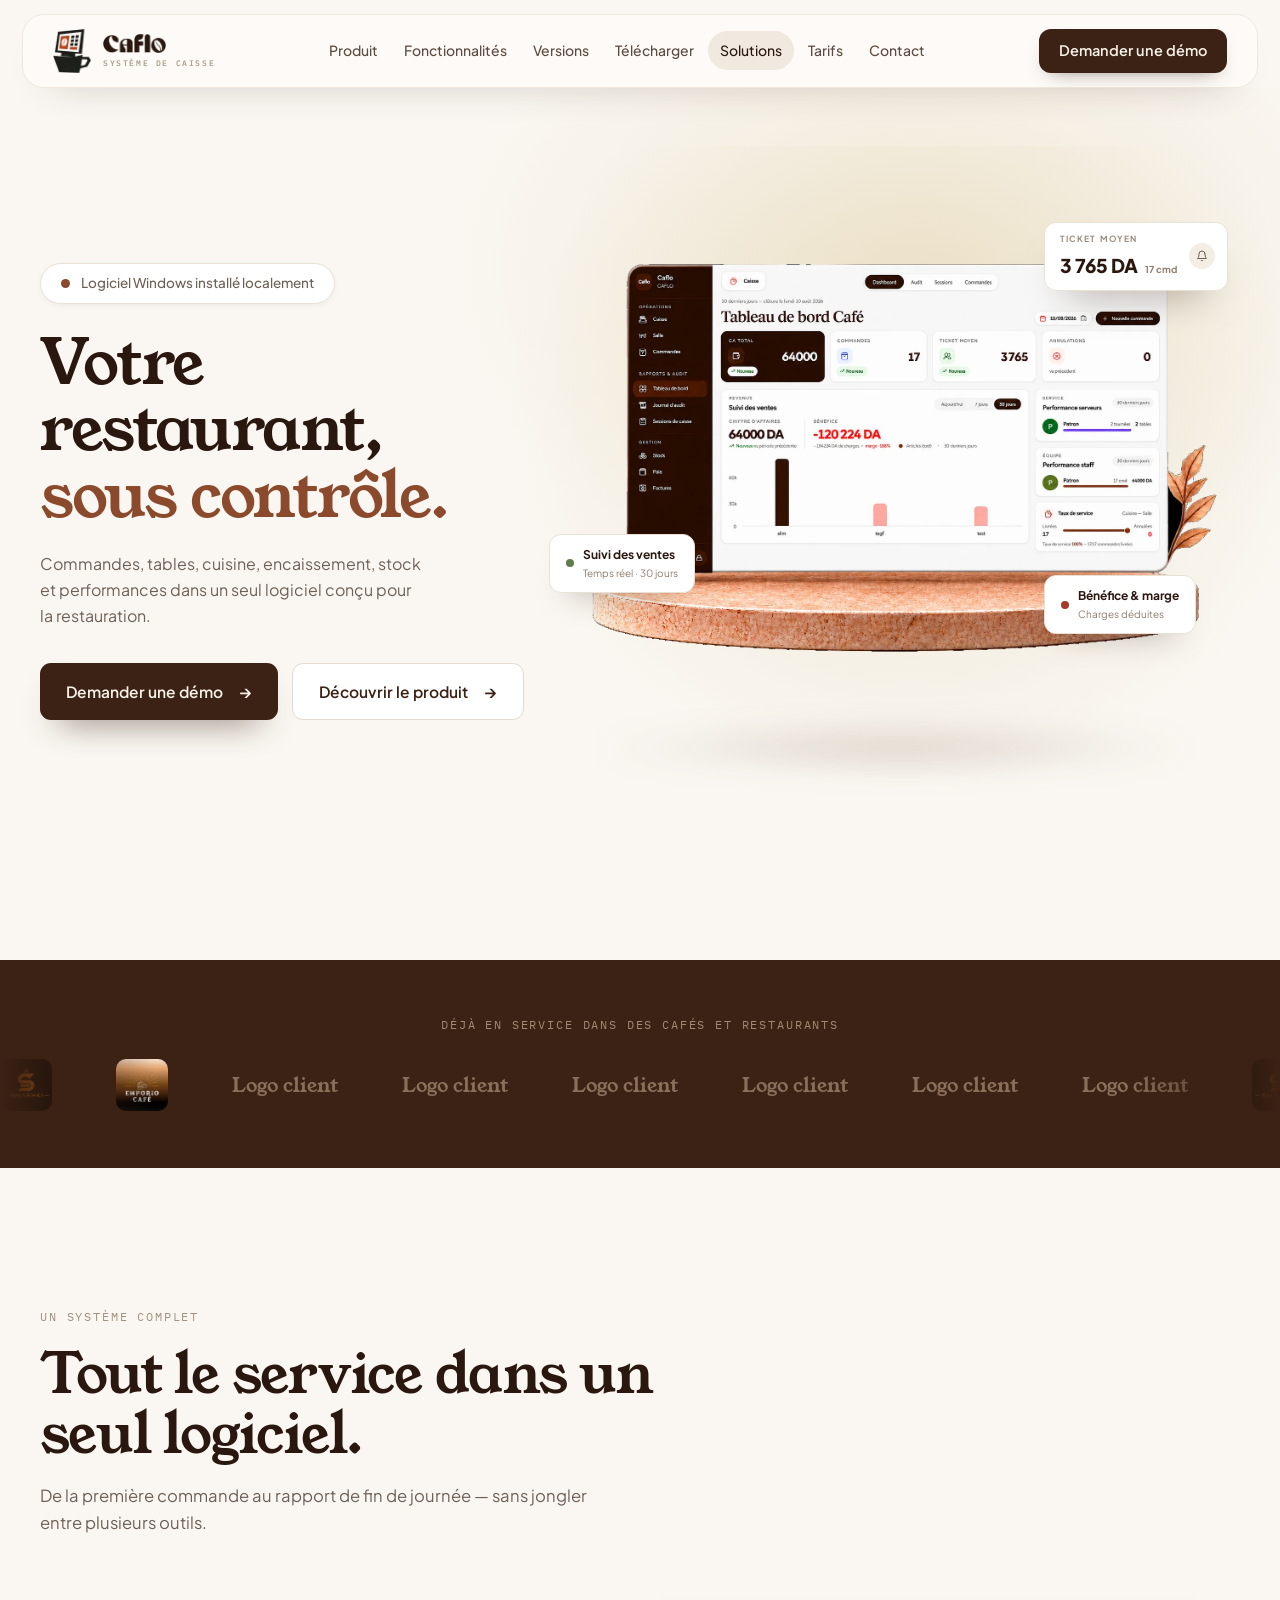
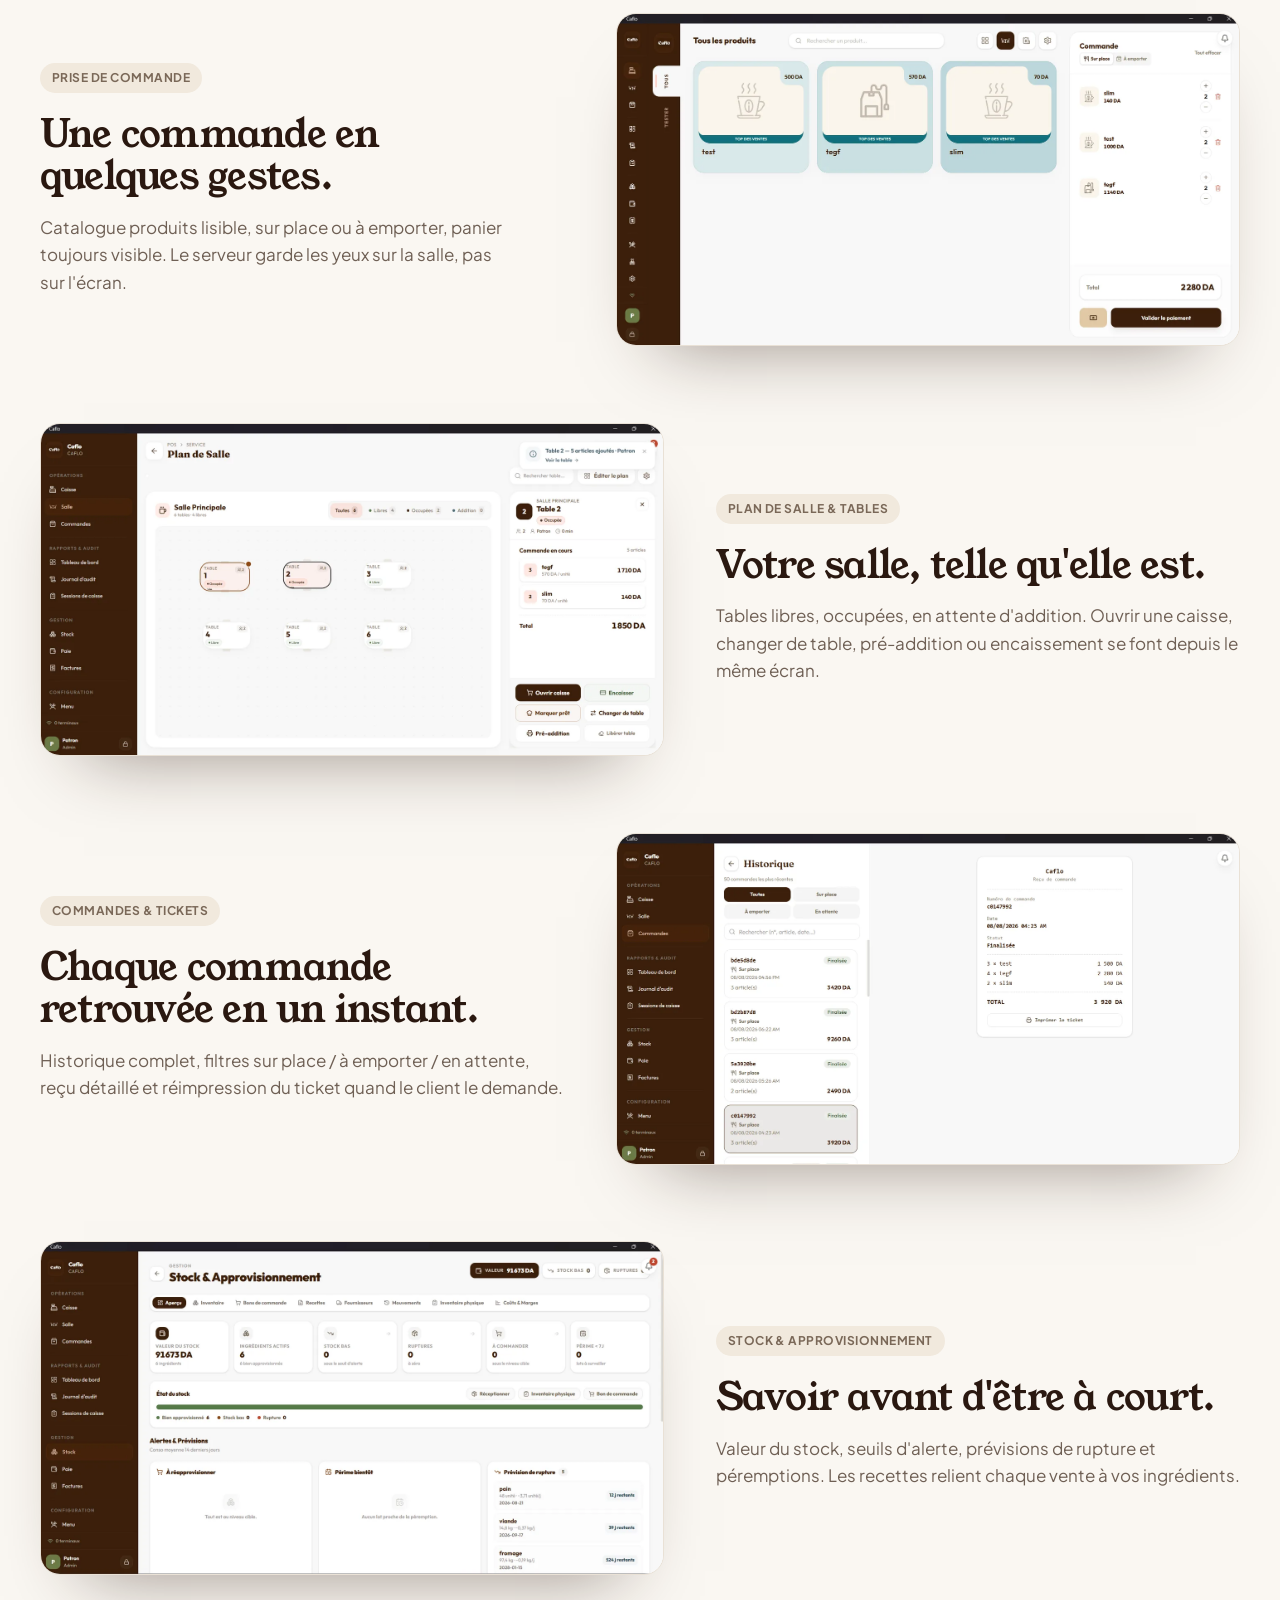
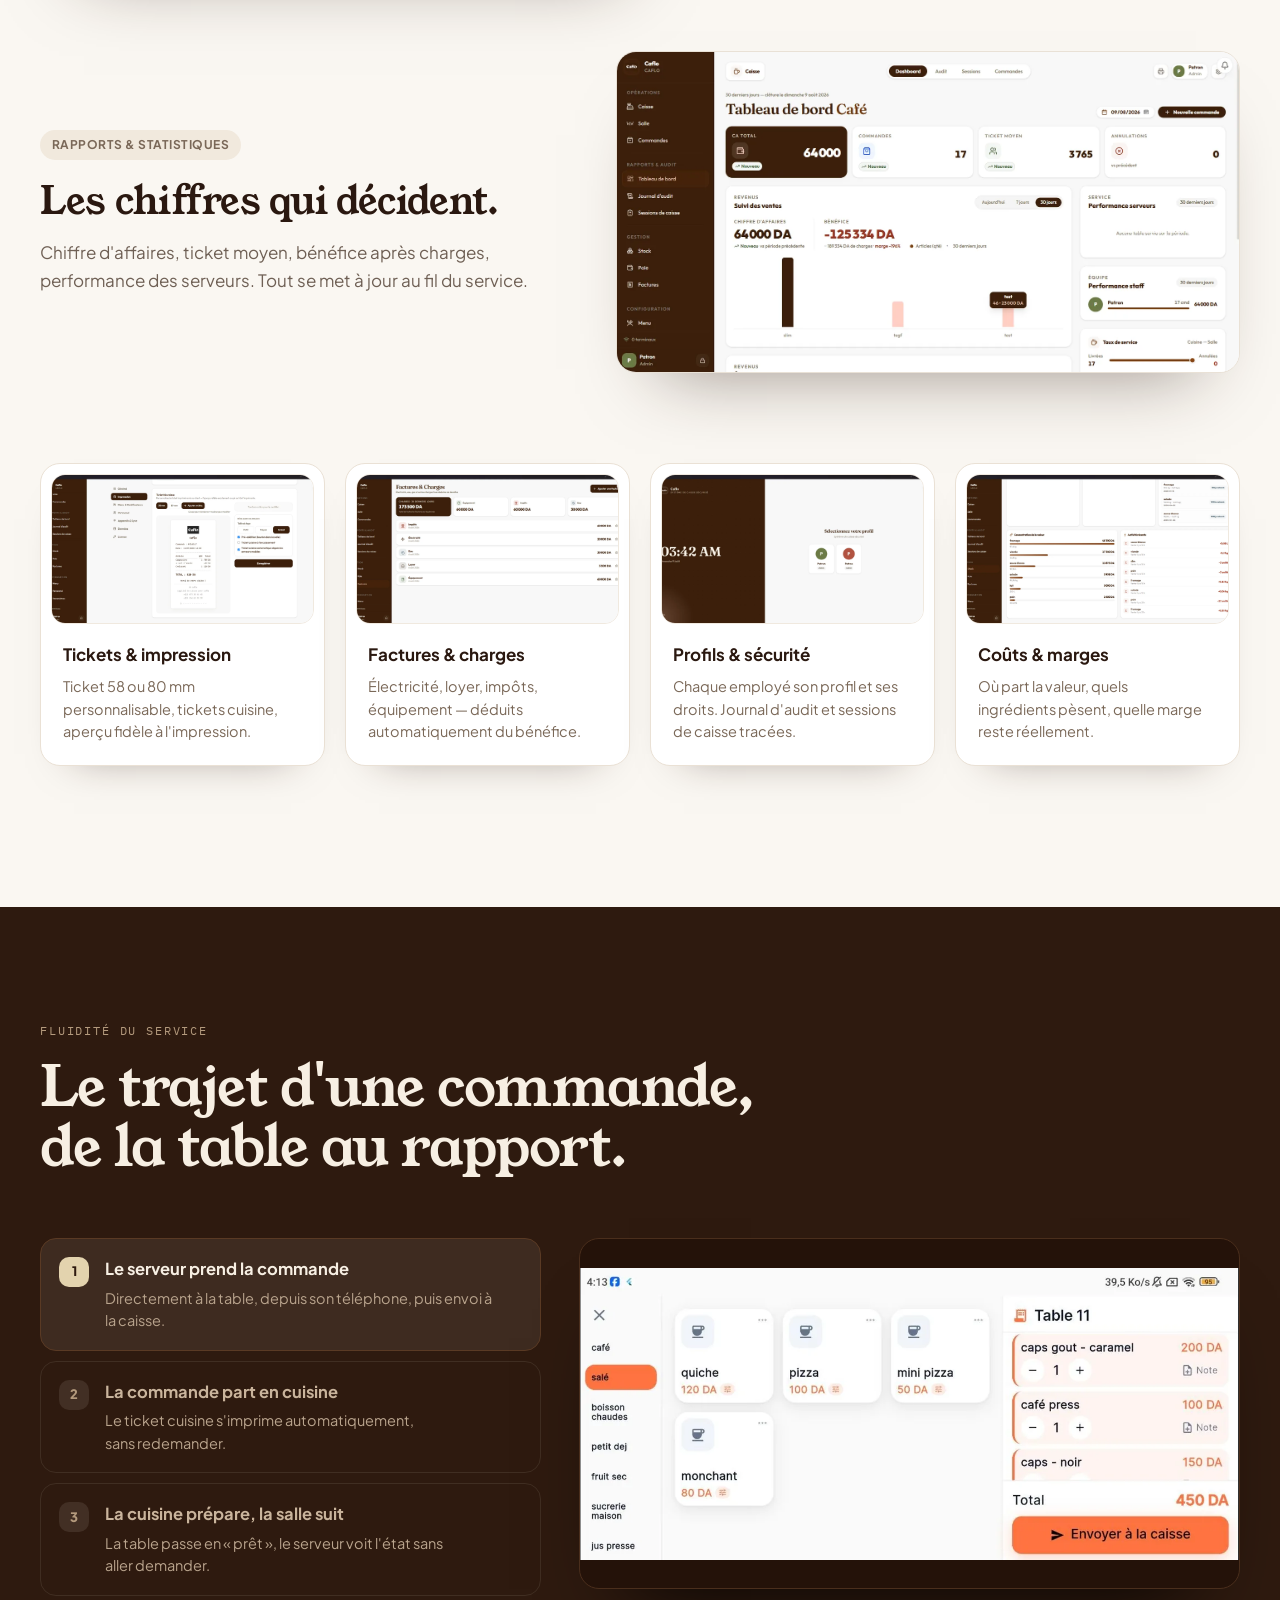
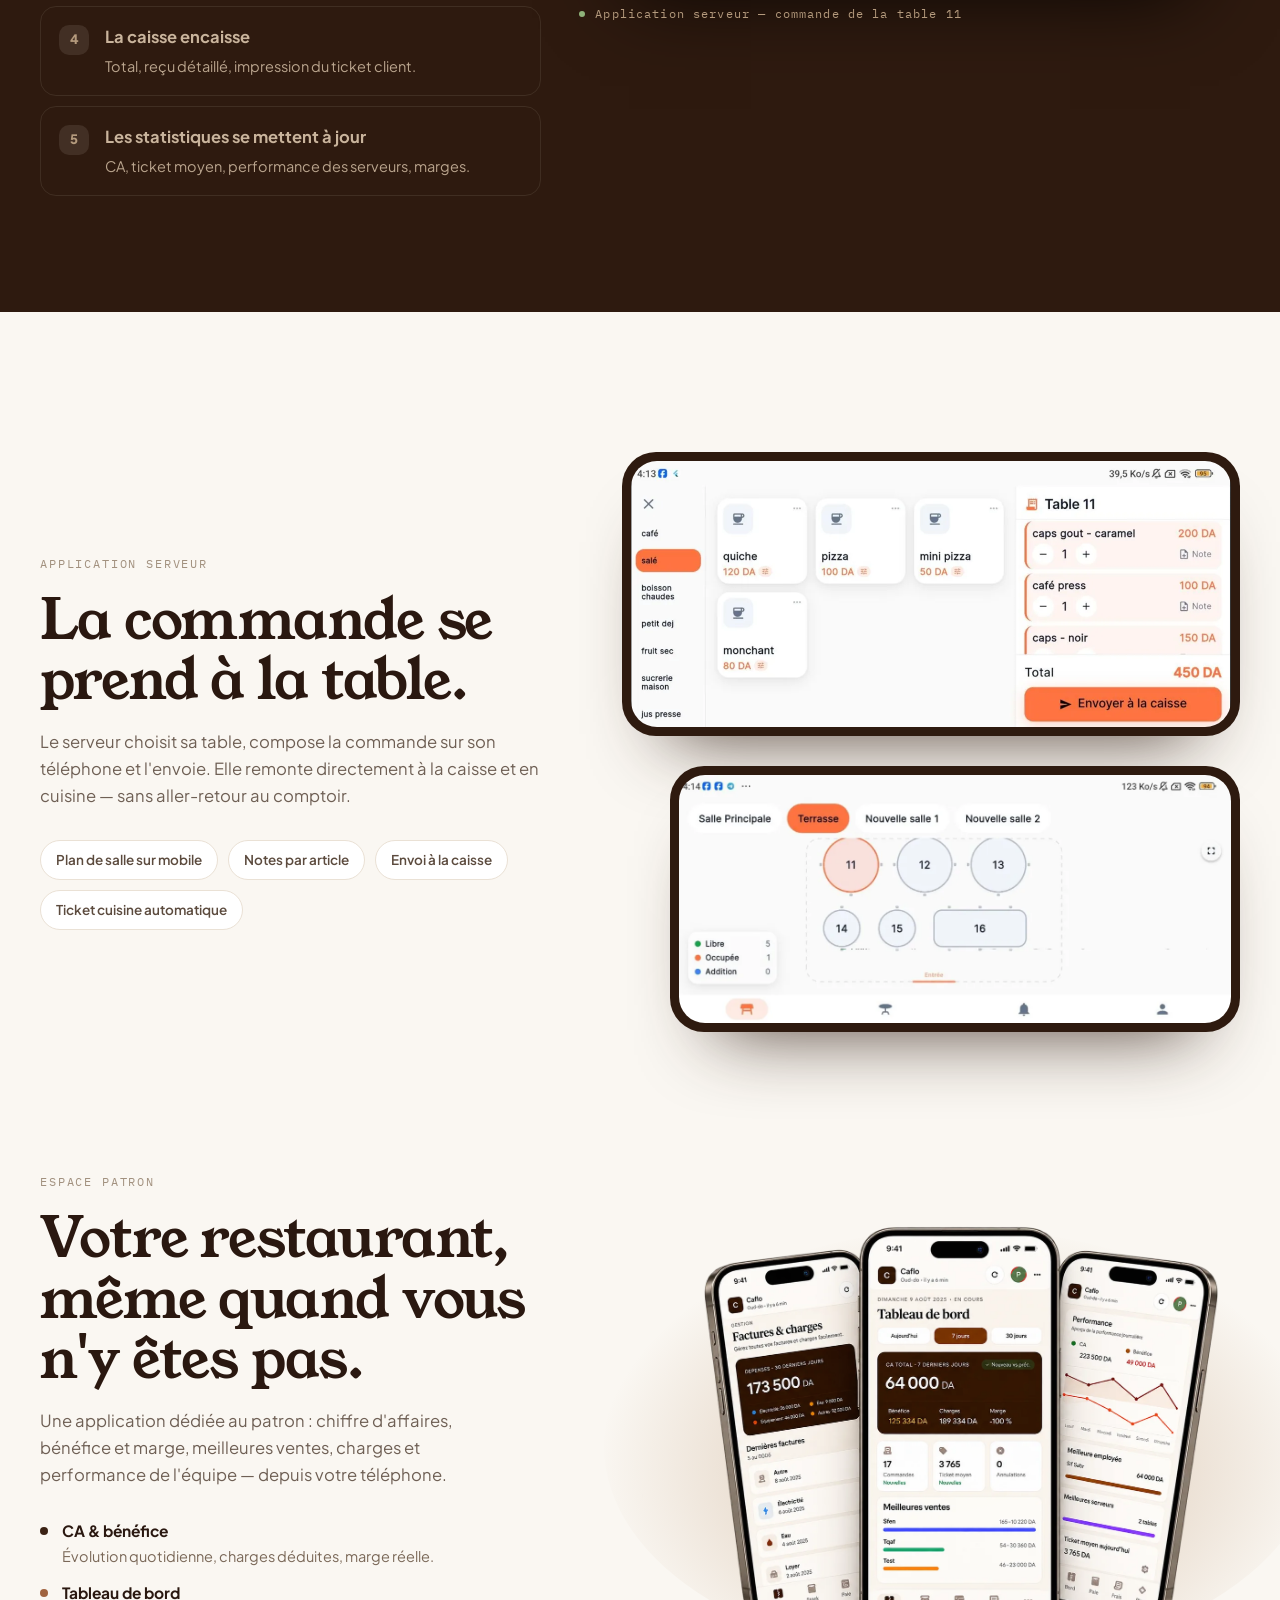
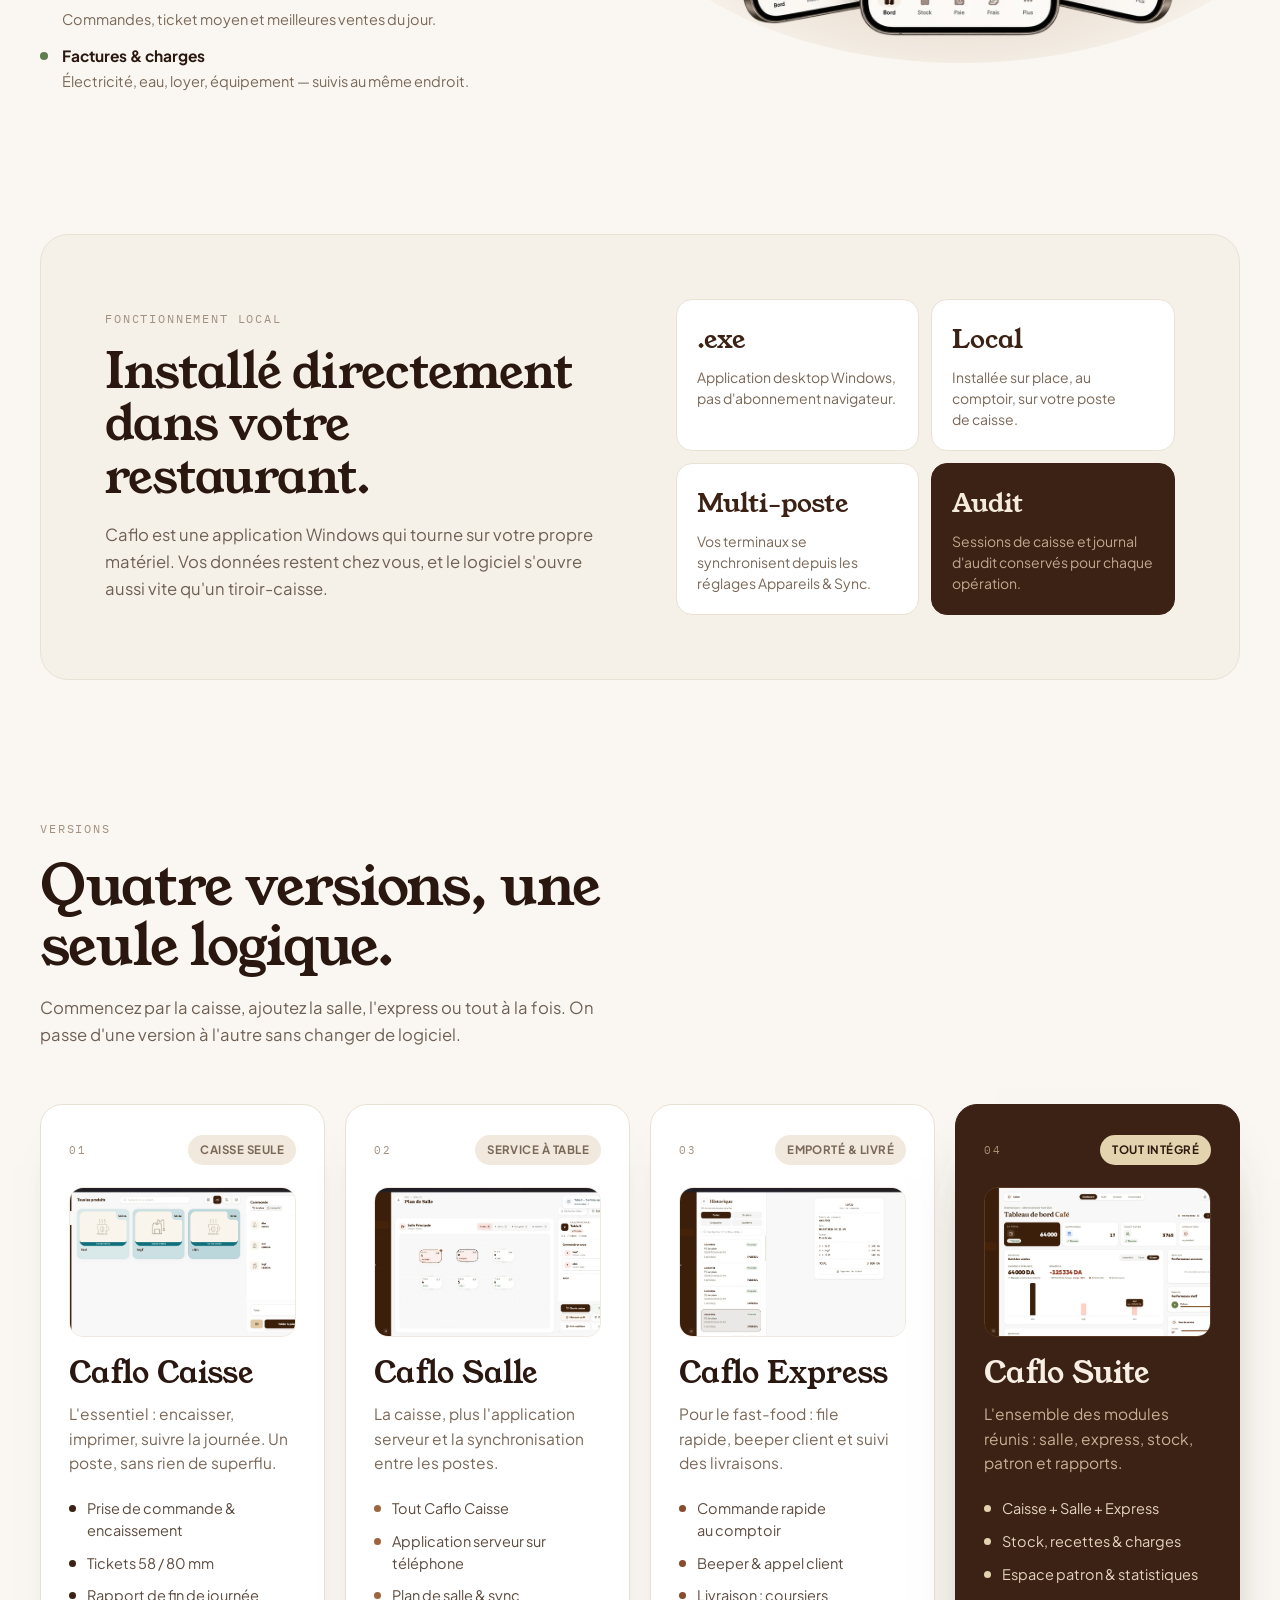
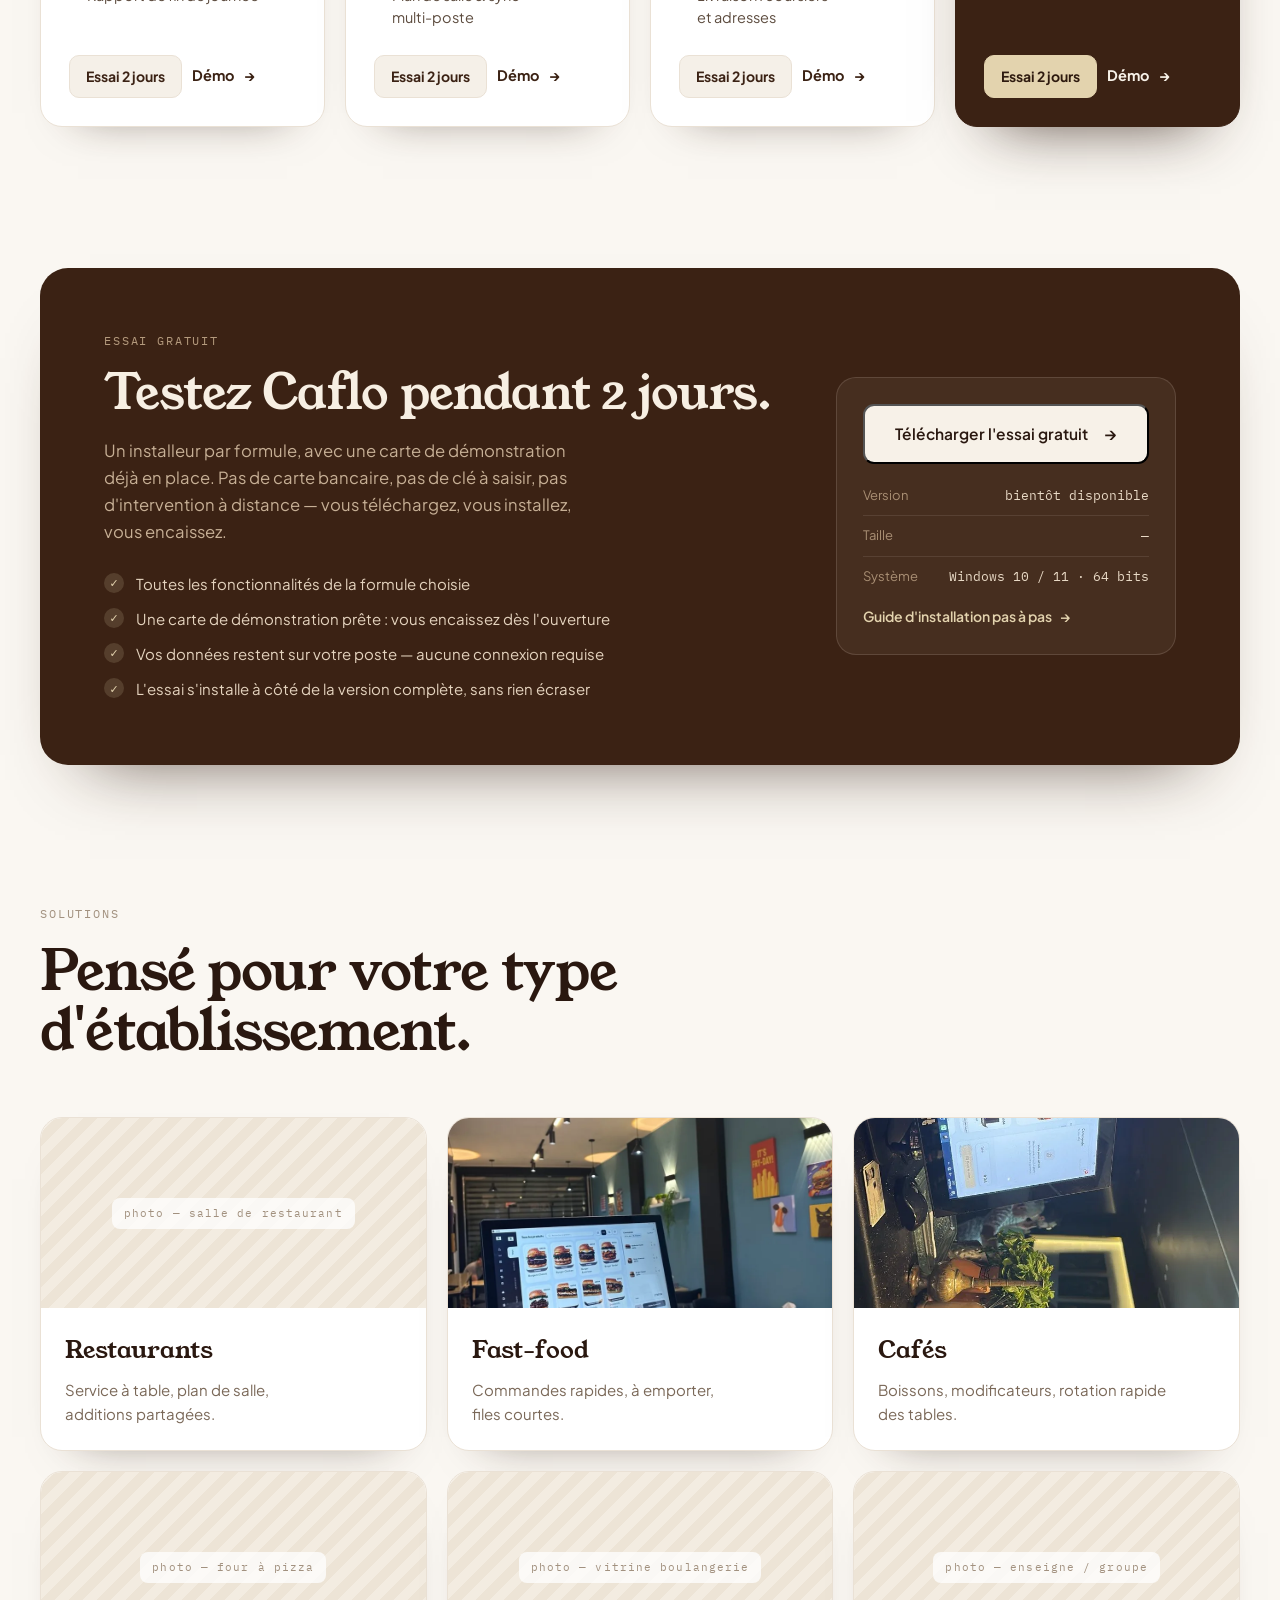
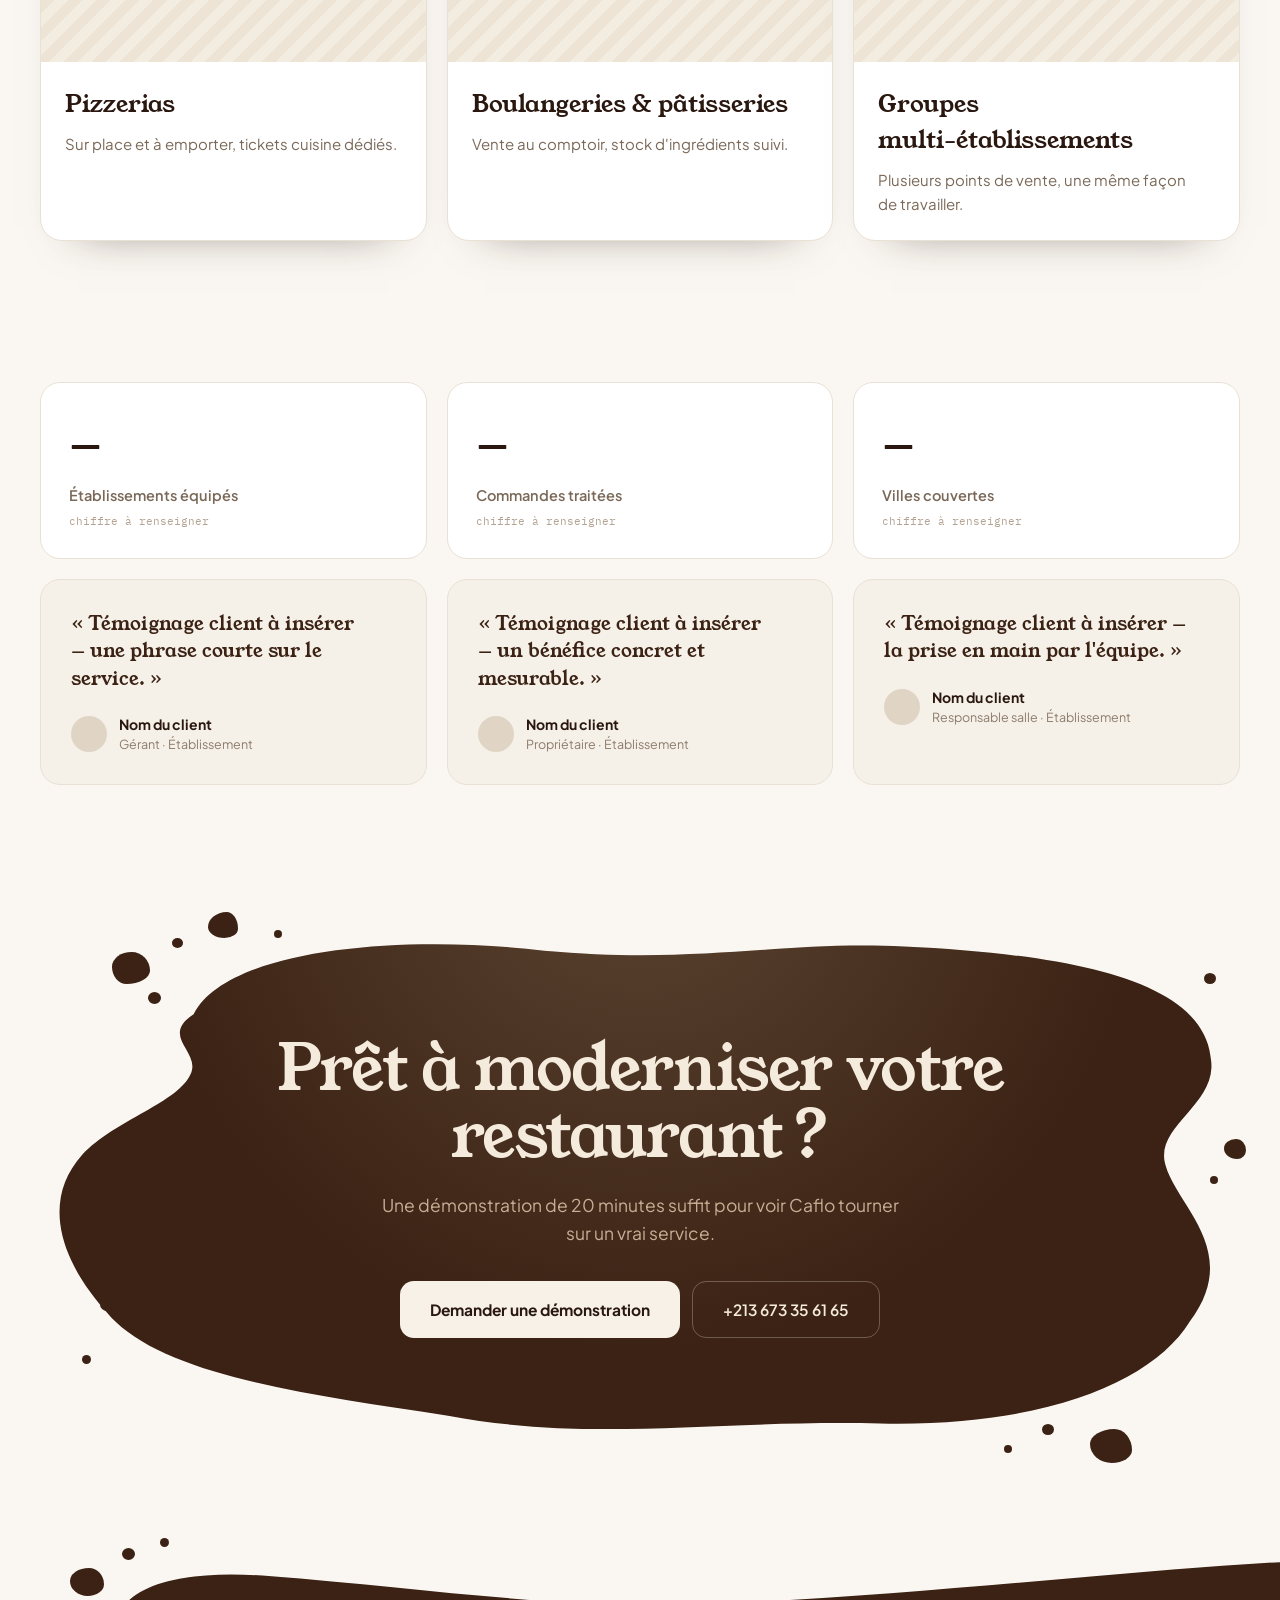
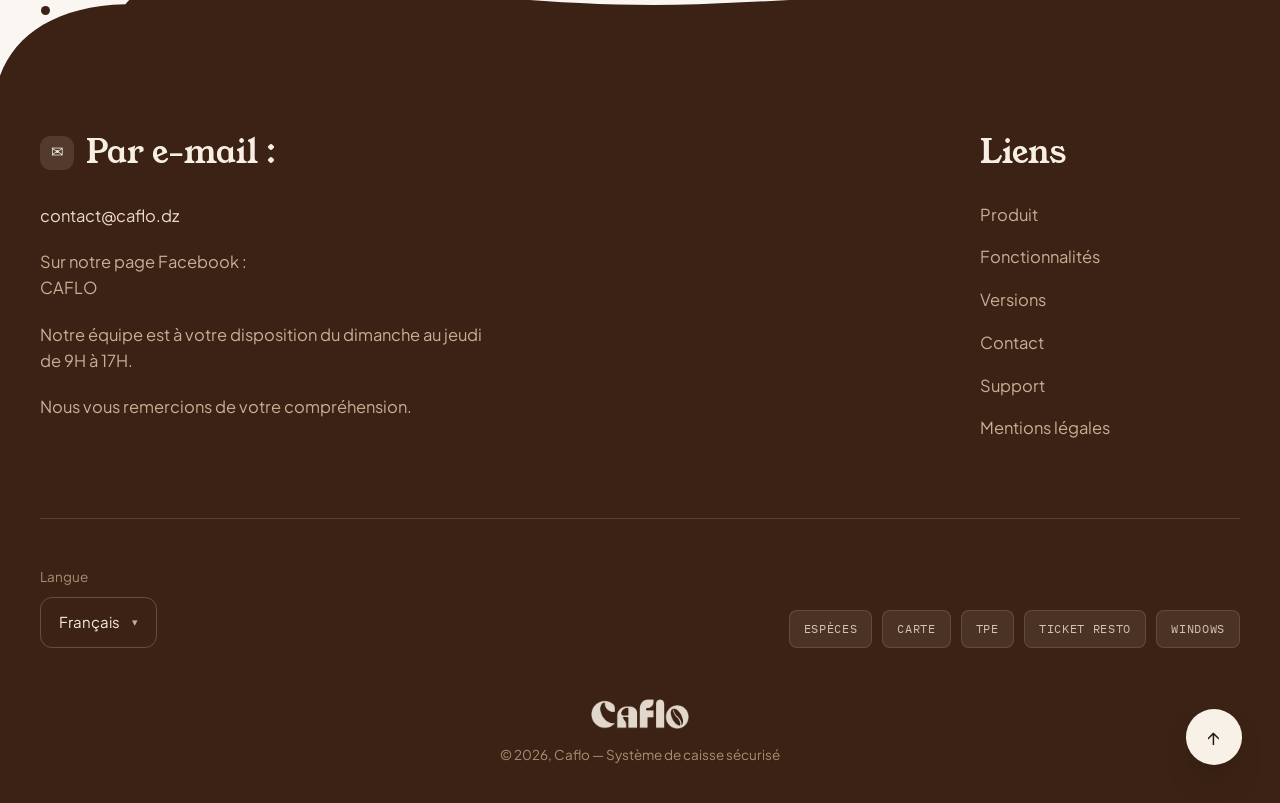
==== commit e3231391: "Essai : un installeur par formule, téléchargement direct Remplace le modèle « un installeur + clé d'" ====
--- a/index.html
+++ b/index.html
@@ -556,12 +556,12 @@
         <div class="dl__copy">
           <p class="kicker">Essai gratuit</p>
           <h2 class="h2 h2--sm">Testez Caflo pendant 2 jours.</h2>
-          <p class="lede">Un seul installeur pour les quatre formules : la clé que vous recevez débloque la vôtre. Pas de carte bancaire, pas d'intervention à distance — vous téléchargez, vous installez, vous encaissez.</p>
+          <p class="lede">Un installeur par formule, avec une carte de démonstration déjà en place. Pas de carte bancaire, pas de clé à saisir, pas d'intervention à distance — vous téléchargez, vous installez, vous encaissez.</p>
           <ul class="dl__points">
             <li><span class="dl__check" aria-hidden="true">✓</span>Toutes les fonctionnalités de la formule choisie</li>
-            <li><span class="dl__check" aria-hidden="true">✓</span>Vos données restent sur votre poste</li>
-            <li><span class="dl__check" aria-hidden="true">✓</span>Connexion internet requise une seule fois, à l'activation</li>
-            <li><span class="dl__check" aria-hidden="true">✓</span>À la fin de l'essai, rien n'est effacé : votre carte et vos réglages vous attendent</li>
+            <li><span class="dl__check" aria-hidden="true">✓</span>Une carte de démonstration prête : vous encaissez dès l'ouverture</li>
+            <li><span class="dl__check" aria-hidden="true">✓</span>Vos données restent sur votre poste — aucune connexion requise</li>
+            <li><span class="dl__check" aria-hidden="true">✓</span>L'essai s'installe à côté de la version complète, sans rien écraser</li>
           </ul>
         </div>
 
@@ -833,31 +833,26 @@
       <p class="form__erreur" id="form-erreur" role="alert" hidden></p>
 
       <button class="btn btn--dark btn--block" type="submit" id="form-envoyer">
-        Obtenir ma clé et télécharger
+        Recevoir mon lien de téléchargement
       </button>
 
       <p class="form__note">Votre numéro nous sert uniquement à vous accompagner sur l'installation. Aucune revente, aucun envoi automatique.</p>
     </form>
 
-    <!-- Étape 2 — clé délivrée -->
+    <!-- Étape 2 — lien de téléchargement -->
     <div class="succes" id="essai-succes" hidden>
       <p class="succes__pastille" aria-hidden="true">✓</p>
-      <h2 class="modal__titre">Votre clé d'essai</h2>
-      <p class="modal__intro" id="succes-intro">Notez-la : elle vous sera demandée au premier lancement de Caflo.</p>
-
-      <p class="succes__cle">
-        <code id="succes-cle">CAFLO-XXXX-XXXX-XXXX</code>
-        <button class="succes__copier" type="button" id="copier-cle">Copier</button>
-      </p>
+      <h2 class="modal__titre">Votre essai est prêt</h2>
+      <p class="modal__intro" id="succes-intro">Rien à saisir : l'essai est déjà actif dans le fichier ci-dessous.</p>
 
       <a class="btn btn--dark btn--block" id="succes-lien" href="#" download>
         Télécharger Caflo pour Windows <span class="btn__arrow" aria-hidden="true">↓</span>
       </a>
 
       <ol class="succes__etapes">
-        <li>Lancez <code>Caflo-Setup.exe</code> et suivez l'installation.</li>
+        <li>Lancez <code id="succes-fichier">Caflo-Suite-Essai-Setup.exe</code> et suivez l'installation.</li>
         <li>Windows peut afficher un avertissement : cliquez sur <strong>Informations complémentaires</strong> puis <strong>Exécuter quand même</strong>.</li>
-        <li>Au premier démarrage, saisissez la clé ci-dessus. Vos 2 jours commencent à ce moment-là.</li>
+        <li>Ouvrez Caflo : la carte de démonstration est déjà en place. Vos 2 jours démarrent à ce premier lancement.</li>
       </ol>
 
       <a class="dl__guide" href="installer.html">Guide d'installation détaillé <span aria-hidden="true">→</span></a>
